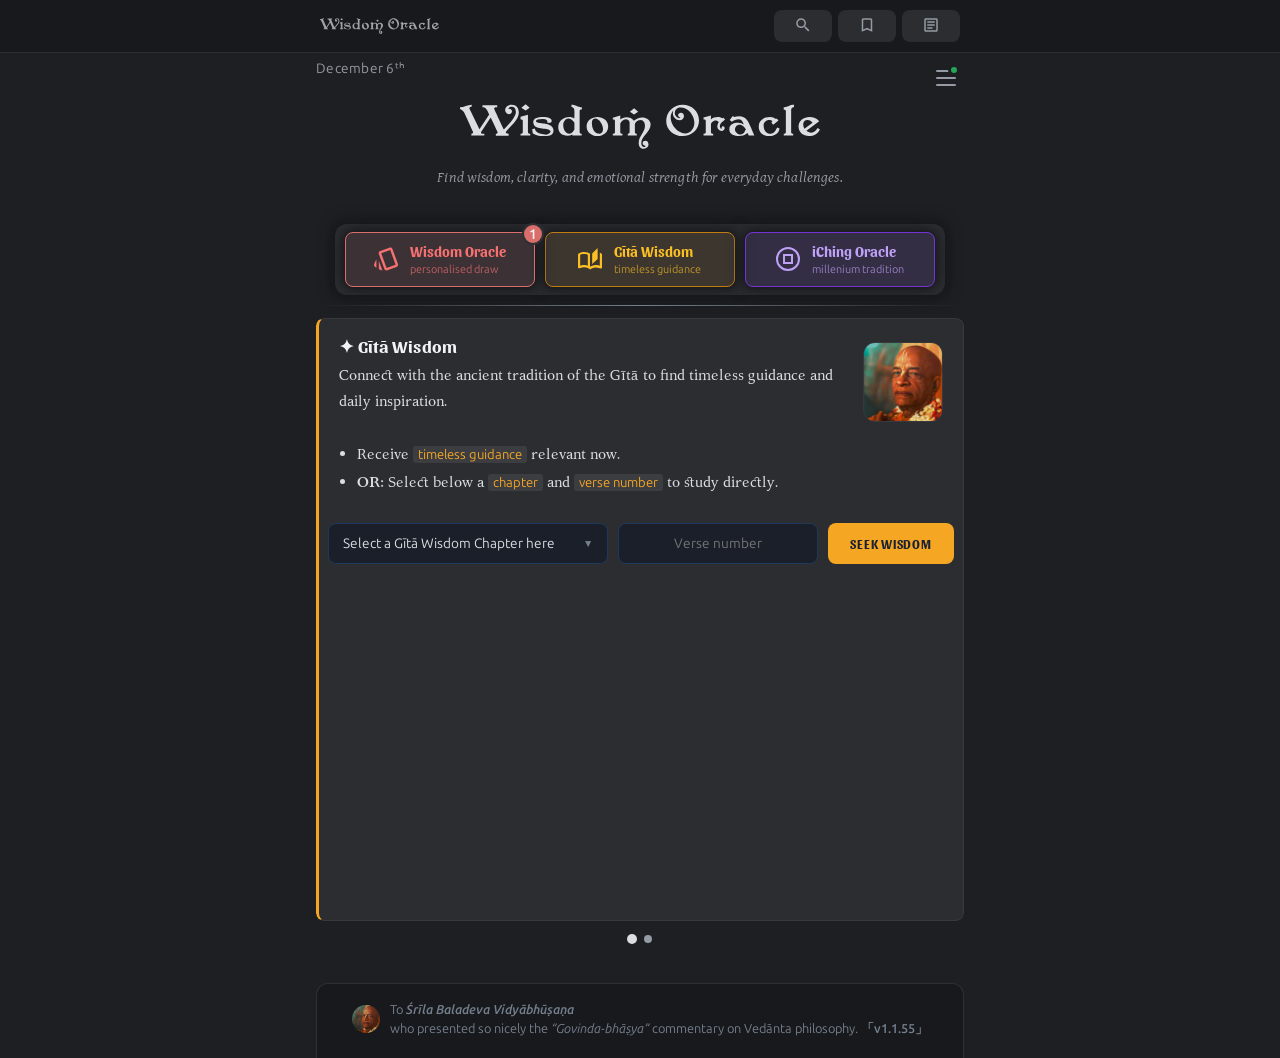
==== oracle.html @ 097955c0 "1.1.55 UI improvements and bug fixes" ====
<!DOCTYPE html>
<html lang="en">
<head>
  <meta charset="UTF-8" />
  <meta name="viewport" content="width=device-width, initial-scale=1.0" />
  <meta name="theme-color" content="#1e1f22" />
  <meta name="color-scheme" content="dark" />
  <meta name="mobile-web-app-capable" content="yes">
  <meta name="apple-mobile-web-app-capable" content="yes">
  <meta name="apple-mobile-web-app-status-bar-style" content="black-translucent" />
  <meta name="apple-mobile-web-app-title" content="Wisdom Oracle" />
  <meta name="description" content="Find instant wisdom, clarity, and emotional strength for everyday challenges." />
  <title>Wisdom Oracle v1.1.55</title>
  <meta name="author" content="WebKide" />

  <meta http-equiv="Content-Security-Policy" 
        content="default-src 'self'; 
                 script-src 'self' 'unsafe-inline'; 
                 style-src 'self' 'unsafe-inline'; 
                 img-src 'self' data: blob:; 
                 connect-src 'self';">

  <!-- 1. Stylesheets: Critical path for First Contentful Paint -->
  <link rel="stylesheet" href="css/fonts.css" />
  <link rel="stylesheet" href="css/variables.css" />
  <link rel="stylesheet" href="css/styles.css" />
  <link rel="stylesheet" href="css/slideshow-panel.css" />

  <!-- 2. Preloads: Prioritize critical assets while CSS parses -->
  <link rel="preload" href="assets/images/card_bg.png" as="image" />
  <link rel="manifest" href="site.webmanifest" />

  <!-- 3. Immediate UI Script: Slideshow panel interactive element (slideshow) -->
  <script src="js/slideshow-panel.js" defer></script>

  <!-- 4. Global Dependencies: Must be available before main app modules -->
  <script src="js/fuse.min.js" defer></script>

  <!-- 5. Main Application Logic: Deferred by default via type="module" -->
  <script src="js/app.js" type="module"></script>

  <!-- 6. Heavy Utilities: Loaded last to avoid blocking startup bandwidth -->
  <script src="js/html2canvas.min.js" defer></script>

  <!-- Service Worker Registration -->
  <script>
    if ('serviceWorker' in navigator) {
      window.addEventListener('load', () => {
        navigator.serviceWorker.register('sw.js')
          .catch(err => console.warn('SW registration failed:', err));
      });
    }
  </script>

  <!-- Favicons -->
  <link rel="apple-touch-icon" sizes="180x180" href="assets/icons/apple-touch-icon.png" />
  <link rel="icon" type="image/png" sizes="32x32" href="assets/icons/favicon-32x32.png" />
  <link rel="icon" type="image/png" sizes="16x16" href="assets/icons/favicon-16x16.png" />
</head>

<body>

<!-- ═══════════════════════════════════ NAVIGATION ════════════════════════════ -->
<nav id="top-nav" aria-label="Main navigation">
  <div class="top-nav-inner">
    <img src="assets/images/wisdomoracle.svg" alt="Wisdom Oracle" class="top-nav-icon">
    <div class="top-nav-links">
      <button id="search-nav-btn"
              class="top-nav-btn"
              aria-label="Open Wisdom search"
              title="Search">
        <svg class="tab-icon" viewBox="0 0 24 24" aria-hidden="true">
          <path d="M9.5 3a6.5 6.5 0 0 1 6.5 6.5c0 1.61-.59 3.09-1.56 4.23l.27.27h.79l5 5-1.5 1.5-5-5v-.79l-.27-.27A6.5 6.5 0 0 1 3 9.5 6.5 6.5 0 0 1 9.5 3Zm0 2C7 5 5 7 5 9.5S7 14 9.5 14 14 12 14 9.5 12 5 9.5 5Z"/>
        </svg>
      </button>

      <button id="bookmark-nav-btn"
              class="top-nav-btn"
              aria-label="Open Bookmarks"
              title="Bookmarks">
        <svg class="tab-icon" viewBox="0 -960 960 960" aria-hidden="true">
          <path d="M200-120v-640q0-33 23.5-56.5T280-840h400q33 0 56.5 23.5T760-760v640L480-240 200-120Zm80-122 200-86 200 86v-518H280v518Zm0-518h400-400Z"/>
        </svg>
      </button>

      <a href="#about-section" class="top-nav-btn" title="About">
        <svg class="tab-icon" viewBox="0 0 24 24" aria-hidden="true">
          <path d="M5,3C3.89,3 3,3.89 3,5V19C3,20.11 3.89,21 5,21H19C20.11,21 21,20.11 21,19V5C21,3.89 20.11,3 19,3H5M5,5H19V19H5V5M7,7V9H17V7H7M7,11V13H17V11H7M7,15V17H14V15H7Z" />
        </svg>
      </a>

    </div>
  </div>
</nav>

<!-- ═════════════════════════════════ LANDING PAGE ═══════════════════════════ -->
<main class="page-wrap" id="gita-section">

<!-- ── Banner ── -->
<header class="banner fade-in">
  <span class="banner-date"></span>

    <script>
    (function () {
      'use strict';
      var MONTHS = ['January','February','March','April','May','June','July',
                    'August','September','October','November','December'];

      function getOrdinalSuffix(n) {
        var v = n % 100;
        if (v >= 11 && v <= 13) return 'ᵗʰ';
        switch (n % 10) {
          case 1: return 'ˢᵗ';
          case 2: return 'ⁿᵈ';
          case 3: return 'ʳᵈ';
          default: return 'ᵗʰ';
        }
      }

      function formatBannerDate(date) {
        return MONTHS[date.getMonth()] + ' ' + date.getDate() + getOrdinalSuffix(date.getDate());
      }

      // Exposed so the Share-PNG date script further down can reuse this
      // instead of duplicating the same month/ordinal logic a second time.
      window.formatBannerDate = formatBannerDate;

      var banner = document.querySelector('.banner-date');
      if (banner) banner.textContent = formatBannerDate(new Date());
    })();
    </script>

  <button class="menu-toggle" id="menu-toggle-btn" aria-label="Open settings">
    <span class="menu-line"></span>
    <span class="menu-line"></span>
    <span class="menu-line"></span>
    <span class="menu-dot"></span>
  </button>

  <!-- Logo — floats up and down -->
  <img src="assets/images/wisdomoracle.svg"
       alt=""
       class="banner-lotus"
       aria-hidden="true"
       draggable="false"/>
  <p class="banner-subtitle">Find wisdom, clarity, and emotional strength for everyday challenges.</p>
</header>

<!-- ── Module tabs ── -->
<div class="module-tabs fade-in">
  <button type="button"
          id="wisdomoracle-random-btn"
          class="module-tab module-tab--wisdom"
          title="Click to reveal the inspiration">
    <svg class="tab-icon"
         viewBox="0 0 24 24"
         aria-hidden="true"
         focusable="false">
      <path d="M2.44,20.79c0,0 -2.4,-1.27 -2.4,-2.57c-0,-1.78 2.39,-5.75 2.39,-5.75l0.01,8.32Zm5.99,2.63c0,0 -3.59,.01 -3.6,-2.39l-.01,-7.19c0,0 3.51,9.46 3.61,9.58Zm4.97,-.13c-1.23,.46 -2.65,-.26 -3.12,-1.49l-5.35,-14.6c-.5,-1.38 .05,-2.61 1.43,-3.12l9.04,-3.31c1.61,-.59 2.53,-.12 3.12,1.49l5.35,14.6c0.5,1.34 -.09,2.63 -1.43,3.12l-9.04,3.31Zm-.84,-2.27l9.04,-3.31l-5.35,-14.66l-9.04,3.31l5.35,14.66Zm-5.35,-14.66l9.04,-3.31l-9.04,3.31Z"/>
    </svg>
    <div class="tab-label-group">
      <span class="tab-title">Wisdom Oracle</span>
      <span class="tab-subtitle">personalised draw</span>
      <span id="wo-notification-dot"
            class="notification-dot">1</span>
    </div>
  </button>

  <script>
  // ─── Startup Notification Dot Logic ──────────────────────────────────────────
  /**
   * Show notification-dot on Wisdom Oracle button if unread today
   */
  (function () {
    'use strict';

    const STORAGE_KEY = 'wo_last_visit';

    function today() {
      return new Date().toDateString();
    }

    const button = document.getElementById('wisdomoracle-random-btn');
    const dot = document.getElementById('wo-notification-dot');

    if (!button || !dot) return;

    // Show the notification if the user hasn't opened Wisdom Oracle today.
    if (localStorage.getItem(STORAGE_KEY) !== today()) {
      dot.classList.add('visible');
    }

    // Mark today's notification as read when the button is clicked.
    button.addEventListener('click', function () {
      localStorage.setItem(STORAGE_KEY, today());
      dot.classList.remove('visible');
    });

    // Development helper
    window.__TEST_DOT = function () {
      localStorage.removeItem(STORAGE_KEY);
      dot.classList.add('visible');
      console.log('[WO-TEST] Notification reset. Reload to verify startup behaviour.');
    };
  })();
  </script>

  <button type="button"
          id="gita-random-btn"
          class="module-tab module-tab--gita"
          title="Click for inspiration">
    <svg class="tab-icon"
         viewBox="0 0 24 24"
         aria-hidden="true"
         focusable="false">
      <path d="M12 22.36c-.87-.69-2.93-2.18-6-2.18-2.19 0-3.69.78-4.36 1.15-.68.35-1.64-.13-1.64-.98V7.2c0-.64 2.97-2.29 6-2.29 3.03 0 5.07 1.09 6 1.64v13.2c.93-.58 2.98-1.75 6-1.75 1.92 0 3.18.44 3.82.65V5.78c1.1 0 2.18 1.44 2.18 1.64v13.15c0 .93-1.25 1.18-1.64.98-.67-.36-2.17-1.15-4.36-1.15-3.03 0-5.13 1.49-6 2.18Zm2.18-5.45V6.55l5.45-5.45v10.91l-5.45 4.91Zm-4.36 1.77V7.88c-.6-.25-1.86-.79-3.82-.79-1.96 0-3.22.51-3.82.76v10.83c.64-.24 2.17-.68 3.82-.68 1.64 0 3.18.45 3.82.68Z"/>
    </svg>
    <div class="tab-label-group">
      <span class="tab-title">Gītā Wisdom</span>
      <span class="tab-subtitle">timeless guidance</span>
    </div>
  </button>

  <button type="button"
          id="iching-random-btn"
          class="module-tab module-tab--iching"
          title="Click for inspiration">
    <svg class="tab-icon"
         viewBox="0 0 24 24"
         aria-hidden="true"
         focusable="false">
      <path d="M12 0a12 12 0 1 1 0 24 12 12 0 0 1 0-24Zm-.04 2a10 10 0 1 0 0 20 10 10 0 0 0 0-20Zm-4.93 15.04h9.97V6.95H7.03v10.09Zm1.96-2.04V9h6v6H9Z"/>
    </svg>
    <div class="tab-label-group">
      <span class="tab-title">iChing Oracle</span>
      <span class="tab-subtitle">millenium tradition</span>
    </div>
  </button>
</div>

<div class="linebreak fade-in"></div>

<!-- ── Reload to update ── -->
<div class="update-banner" id="update-banner">
  <button type="button"
          class="module-tab module-tab--reload"
          title="Reload to use the latest version.">
    <svg class="tab-icon"
         viewBox="0 -960 960 960"
         aria-hidden="true"
         focusable="false">
      <path d="M482-160q-134 0-228-93t-94-227v-7l-64 64-56-56 160-160 160 160-56 56-64-64v7q0 100 70.5 170T482-240q26 0 51-6t49-18l60 60q-38 22-78 33t-82 11Zm278-161L600-481l56-56 64 64v-7q0-100-70.5-170T478-720q-26 0-51 6t-49 18l-60-60q38-22 78-33t82-11q134 0 228 93t94 227v7l64-64 56 56-160 160Z"/>
    </svg>
    <div class="tab-label-group">
      <span class="tab-title">Update Available</span>
      <span class="tab-subtitle">press to reload</span>
    </div>
  </button>
</div>

<!-- ── Slideshow panel: cycles Gītā / iChing intro cards right-to-left ──
     Transition style is chosen via a class on .wo-slideshow:
       wo-anim-slide → filmstrip (both cards move together)
       wo-anim-push  → incoming card slides over the outgoing one
     Swap the class below to switch styles; no other markup changes needed.
-->
<div class="wo-slideshow wo-anim-slide fade-in" data-interval="7000">
  <div class="wo-slideshow-viewport">
    <div class="wo-slideshow-track">
      <div class="wo-slideshow-item">

        <!-- ── Gītā Wisdom card ── -->
        <section class="intro intro--gita" aria-label="About the Gita Oracle">

          <!-- Header & Description -->
          <div class="intro-header">
            <div class="intro-header-text">
              <h2 class="intro-title">✦ Gītā Wisdom</h2>
              <p class="intro-text">Connect with the ancient tradition of the Gītā to find timeless guidance and daily inspiration.</p>
            </div>

            <!-- Low-res JPG img while high-res PNG loads -->
            <div class="intro-thumb ken-burns-frame" data-progressive-load>
              <!-- Low-res placeholder: tiny file, immediate render -->
              <img src="assets/images/prabhupada.jpg" 
                   class="thumb-placeholder"
                   alt=""
                   aria-hidden="true"
                   loading="eager">
              
              <!-- High-res: loads in background, swaps when ready -->
              <img src="assets/images/prabhupada.png"
                   class="thumb-final ken-burns"
                   alt=""
                   loading="lazy"
                   style="--kb-duration:9s; --kb-scale:1.2; --kb-pan-x:-6%; --kb-pan-y:-6%;">
            </div>

          </div>
          <ul>
            <li>Receive <code>timeless guidance</code> relevant now.</li>
            <li><b>OR:</b> Select below a <code>chapter</code> and <code>verse number</code> to study directly.</li>
          </ul>

          <!-- ════════════════════════ GĪTĀ WISDOM SECTION ═════════════════════════ -->
          <!-- Gita Search Form (Now directly inside the card) -->
          <div class="search-panel" aria-label="Verse lookup">
            <form id="gita-form" class="search-row" autocomplete="off" novalidate>

              <!-- Custom chapter dropdown -->
              <div id="chapter-select" class="custom-select" aria-label="Chapter">
                <button type="button"
                        class="custom-select-trigger"
                        id="chapter-trigger"
                        aria-haspopup="listbox"
                        aria-expanded="false">
                  <span id="chapter-trigger-text">Select a Gītā Wisdom Chapter here</span>
                  <span class="custom-select-arrow">&#9660;</span>
                </button>

                <ul class="custom-select-list"
                    id="chapter-list"
                    role="listbox"
                    aria-label="Select a chapter">
                  <li class="custom-select-option custom-select-title" role="none">
                    <b>✦ Bhagavad Gītā As It Is <code>(1972)</code></b>
                  </li>
                  <li class="custom-select-option" role="option" data-value="1">
                    <b>1 • First Chapter <span class="verse-count">(46 𝗏𝖾𝗋𝗌𝖾𝗌)</span></b>
                    <small>Observing the Armies on the Battlefield of Kurukṣetra</small>
                  </li>
                  <li class="custom-select-option" role="option" data-value="2">
                    <b>2 • Second Chapter <span class="verse-count">(72 𝗏𝖾𝗋𝗌𝖾𝗌)</span></b>
                    <small>Contents of the Gītā Summarized</small>
                  </li>
                  <li class="custom-select-option" role="option" data-value="3">
                    <b>3 • Third Chapter <span class="verse-count">(43 𝗏𝖾𝗋𝗌𝖾𝗌)</span></b>
                    <small>Karma-yoga</small>
                  </li>
                  <li class="custom-select-option" role="option" data-value="4">
                    <b>4 • Fourth Chapter <span class="verse-count">(42 𝗏𝖾𝗋𝗌𝖾𝗌)</span></b>
                    <small>Transcendental Knowledge</small>
                  </li>
                  <li class="custom-select-option" role="option" data-value="5">
                    <b>5 • Fifth Chapter <span class="verse-count">(29 𝗏𝖾𝗋𝗌𝖾𝗌)</span></b>
                    <small>Karma-yoga — Action in Kṛṣṇa Consciousness</small>
                  </li>
                  <li class="custom-select-option" role="option" data-value="6">
                    <b>6 • Sixth Chapter <span class="verse-count">(47 𝗏𝖾𝗋𝗌𝖾𝗌)</span></b>
                    <small>Sāṅkhya-yoga</small>
                  </li>
                  <li class="custom-select-option" role="option" data-value="7">
                    <b>7 • Seventh Chapter <span class="verse-count">(30 𝗏𝖾𝗋𝗌𝖾𝗌)</span></b>
                    <small>Knowledge of the Absolute</small>
                  </li>
                  <li class="custom-select-option" role="option" data-value="8">
                    <b>8 • Eighth Chapter <span class="verse-count">(28 𝗏𝖾𝗋𝗌𝖾𝗌)</span></b>
                    <small>Attaining the Supreme</small>
                  </li>
                  <li class="custom-select-option" role="option" data-value="9">
                    <b>9 • Ninth Chapter <span class="verse-count">(34 𝗏𝖾𝗋𝗌𝖾𝗌)</span></b>
                    <small>The Most Confidential Knowledge</small>
                  </li>
                  <li class="custom-select-option" role="option" data-value="10">
                    <b>10 • Tenth Chapter <span class="verse-count">(42 𝗏𝖾𝗋𝗌𝖾𝗌)</span></b>
                    <small>The Opulence of the Absolute</small>
                  </li>
                  <li class="custom-select-option" role="option" data-value="11">
                    <b>11 • Eleventh Chapter <span class="verse-count">(55 𝗏𝖾𝗋𝗌𝖾𝗌)</span></b>
                    <small>The Universal Form</small>
                  </li>
                  <li class="custom-select-option" role="option" data-value="12">
                    <b>12 • Twelfth Chapter <span class="verse-count">(20 𝗏𝖾𝗋𝗌𝖾𝗌)</span></b>
                    <small>Devotional Service</small>
                  </li>
                  <li class="custom-select-option" role="option" data-value="13">
                    <b>13 • Thirteenth Chapter <span class="verse-count">(35 𝗏𝖾𝗋𝗌𝖾𝗌)</span></b>
                    <small>Nature, the Enjoyer, and Consciousness</small>
                  </li>
                  <li class="custom-select-option" role="option" data-value="14">
                    <b>14 • Fourteenth Chapter <span class="verse-count">(27 𝗏𝖾𝗋𝗌𝖾𝗌)</span></b>
                    <small>The Three Modes of Material Nature</small>
                  </li>
                  <li class="custom-select-option" role="option" data-value="15">
                    <b>15 • Fifteenth Chapter <span class="verse-count">(20 𝗏𝖾𝗋𝗌𝖾𝗌)</span></b>
                    <small>The Yoga of the Supreme Person</small>
                  </li>
                  <li class="custom-select-option" role="option" data-value="16">
                    <b>16 • Sixteenth Chapter <span class="verse-count">(24 𝗏𝖾𝗋𝗌𝖾𝗌)</span></b>
                    <small>The Divine and Demoniac Natures</small>
                  </li>
                  <li class="custom-select-option" role="option" data-value="17">
                    <b>17 • Seventeenth Chapter <span class="verse-count">(28 𝗏𝖾𝗋𝗌𝖾𝗌)</span></b>
                    <small>The Divisions of Faith</small>
                  </li>
                  <li class="custom-select-option" role="option" data-value="18">
                    <b>18 • Eighteenth Chapter <span class="verse-count">(78 𝗏𝖾𝗋𝗌𝖾𝗌)</span></b>
                    <small>Conclusion — The Perfection of Renunciation</small>
                  </li>
                </ul>
                <div class="custom-select-backdrop" id="chapter-backdrop"></div>
              </div><!-- /#chapter-select -->

              <!-- Verse number input — empty by default (no trailing "1") -->
              <input id="gita-verse-input"
                     class="verse-input verse-field"
                     type="number"
                     inputmode="numeric"
                     min="1"
                     max="81"
                     placeholder="Verse number"
                     autocorrect="off"
                     autocapitalize="none"
                     spellcheck="false"
                     aria-label="Verse number" />

              <button type="submit"
                      class="btn btn-primary"
                      aria-label="Look up verse">
                SEEK WISDOM
              </button>
            </form>

            <!-- Gita error box
            <p id="gita-error-box" class="error-msg" role="alert" aria-live="polite"></p> -->

          </div><!-- /.search-panel -->

        </section>
      </div><!-- /.wo-slideshow-item (gita) -->

      <div class="divider fade-in"></div>

      <div class="wo-slideshow-item">

          <!-- ═════════════════════════ ICHING ORACLE SECTION ═════════════════════════ -->

          <!-- ── iChing Oracle card ── -->
          <section class="intro intro--iching" aria-label="About the iChing Oracle">
            <div class="ribbon">NEW</div>

            <!-- Header & Description -->
            <div class="intro-header">
              <div class="intro-header-text">
                <h2 class="intro-title">✦ iChing Oracle</h2>
                <p class="intro-text">Move through the challenges of everyday life with the inspiration from the Book of Changes.</p>
              </div>

            <!-- Low-res JPG img while high-res PNG loads -->
            <div class="intro-thumb ken-burns-frame" data-progressive-load>
              <!-- Low-res placeholder: tiny file, immediate render -->
              <img src="assets/images/iching.jpg" 
                   class="thumb-placeholder"
                   alt=""
                   aria-hidden="true"
                   loading="eager">
              
              <!-- High-res: loads in background, swaps when ready -->
              <img src="assets/images/iching.png"
                   class="thumb-final ken-burns"
                   alt=""
                   loading="lazy"
                   style="--kb-duration:9s; --kb-scale:1.2; --kb-pan-x:-6%; --kb-pan-y:-6%;">
            </div>

            <ul>
              <li>Input a <code>hexagram</code> number to read it.</li>
              <li><b>OR:</b> Receive inspiration for the moment by clicking <code>CONSULT ORACLE</code> below.</li>
            </ul>

            <!-- ── iChing lookup panel ──
                 IDs used in app.js: iching-form, iching-input, iching-btn, iching-error-box
                 No chapter dropdown — single file, hexagram 1–64 (plus 65–66 special).
                 Empty input = random hexagram.
            -->
            <div class="search-panel">
              <form id="iching-form" class="search-row" autocomplete="off" novalidate>

                <!-- Hexagram number input — empty = random (spec) -->
                <input id="iching-input"
                       class="verse-input verse-field verse-field--iching"
                       type="number"
                       inputmode="numeric"
                       min="1"
                       max="64"
                       placeholder="Hexagram 1–64"
                       autocorrect="off"
                       autocapitalize="none"
                       spellcheck="false"
                       aria-label="Hexagram number 1 to 64, leave empty for random" />

                <!-- Toss Coins: empty input → random; number → that hexagram -->
                <button id="iching-btn" 
                        type="submit"
                        class="btn btn-primary btn-primary--iching"
                        aria-label="Toss coins or look up hexagram">
                  CONSULT ORACLE
                </button>
              </form>

              <!-- iChing error box
              <p id="iching-error-box" class="error-msg" role="alert" aria-live="polite"></p> -->

            </div><!-- /.search-panel (iching) -->
          </section>

      </div><!-- /.wo-slideshow-item (iching) -->

      <div class="linebreak fade-in"></div>

    </div><!-- /.wo-slideshow-track -->
  </div>
  <div class="wo-slideshow-dotnav"
       role="tablist"
       aria-label="Choose card">

      <button
          type="button"
          class="wo-dot"
          data-index="0"
          aria-label="Show Gītā Wisdom">
      </button>

      <button
          type="button"
          class="wo-dot"
          data-index="1"
          aria-label="Show iChing Oracle">
      </button>
  </div>

</div><!-- /.wo-slideshow -->

<!-- Global Error Box Container -->
<div class="footer-error-box">
  <div id="global-error-box" 
       class="error-msg" 
       role="alert" 
       aria-live="polite">
    
    <!-- Warning icon — collapses with the box -->
    <svg class="error-icon"
         viewBox="0 -960 960 960"
         aria-hidden="true"
         focusable="false">
      <path d="m40-120 440-760 440 760H40Zm138-80h604L480-720 178-200Zm330.5-51.5Q520-263 520-280t-11.5-28.5Q497-320 480-320t-28.5 11.5Q440-297 440-280t11.5 28.5Q463-240 480-240t28.5-11.5ZM440-360h80v-200h-80v200Zm40-100Z"/>
    </svg>
    
    <!-- Text content injected here by JS -->
    <span class="error-text"></span>
    
  </div>
</div>

<!-- ── Page footer — full-width darker block with circular image ──
     imgfooter.png sits like a Discord embed footer icon (28×28, circular).
-->
<footer class="page-footer fade-in">
  <div class="footer-inner">
    <img src="assets/images/prabhupada.png"
         alt=""
         class="footer-icon"
         width="28"
         height="28"
         loading="lazy"
         aria-hidden="true"
         draggable="false" />
    <p>
      To <i><b>Śrīla Baladeva Vidyābhūṣaṇa</b></i><br />who presented so nicely the 
      <i>“Govinda-bhāṣya”</i> commentary on Vedānta philosophy. <b>「v1.1.55」</b>
    </p>
  </div>
</footer>

</main><!-- /.page-wrap -->

<!-- ══════════════════════════════ LIGHTBOX OVERLAY ══════════════════════════════
     Shared by both Gita and iChing oracles.
     The header branding (icon + title) is swapped by app.js on each open.

     IDs app.js requires:
       lightbox, lb-overlay, lb-card, lb-close,
       lb-prev, lb-next,
       lb-purport-btn, lb-font-increase, lb-font-decrease,
       lb-author-icon, lb-author-title, lb-author-ref,
       lb-verse-section, lb-purport-section,
       lb-chapter-heading,
       lb-text-num,
       lb-translation  (shown FIRST — main feature)
       lb-sanskrit     (shown SECOND)
       lb-synonyms     (shown THIRD)
       lb-open-purport-btn  (bottom blue btn: "Read Purport / Commentary")
       lb-purport, lb-return-btn,
       lb-footer, lb-chapter-end
-->
<div id="lightbox" class="lightbox" role="dialog" aria-modal="true" aria-label="Verse viewer">

  <!-- Backdrop — click fires closeLightbox() -->
  <div id="lb-overlay" class="lb-overlay"></div>

  <article id="lb-card" class="lb-card">

    <!-- ══ Card header ══ -->
    <header class="lb-header">

      <!-- Book / oracle title + current reference -->
      <div class="lb-author">
      <!-- iChing icon path is swapped by applyLightboxBranding() in lightbox.js -->
        <img id="lb-author-icon"
             src="assets/images/ichingcoin.png"
             alt="I Ching coin"
             class="lb-author-icon"
             width="28"
             height="28"
             loading="lazy"
             draggable="false" />
        <span id="lb-author-title" class="lb-author-name">
          <strong><i>Bhagavad Gītā</i> As It Is</strong>
          <b id="lb-author-ref"></b>
        </span>
      </div>

      <!-- Right-hand action buttons -->
      <div class="lb-header-actions">

        <!-- Copy and Share buttons — always visible; Share falls back to Copy if API unavailable -->
        <button id="lb-copy-btn"
                class="lb-icon-btn"
                title="Copy to clipboard"
                aria-label="Copy verse">
          COPY
        </button>
        <button id="lb-share-btn"
                class="lb-icon-btn"
                title="Share verse"
                aria-label="Share verse">
          SHARE
        </button>

        <!-- Bookmarks icon -->
        <button id="lb-bookmark-btn"
                class="lb-icon-btn"
                title="Bookmark"
                aria-label="Bookmark"
                style="display:none;">
          <svg class="tab-icon" viewBox="0 -960 960 960" width="20" height="20" aria-hidden="true">
            <path d="M200-120v-640q0-33 23.5-56.5T280-840h400q33 0 56.5 23.5T760-760v640L480-240 200-120Zm80-122 200-86 200 86v-518H280v518Zm0-518h400-400Z"/>
          </svg>
        </button>

        <!-- Font-size controls -->
        <button id="lb-font-decrease"
                class="lb-icon-btn lb-font-btn lb-font-decrease"
                title="Decrease text size"
                aria-label="Decrease text size">
          Aᴀ−
        </button>
        <button id="lb-font-increase"
                class="lb-icon-btn lb-font-btn lb-font-increase"
                title="Increase text size"
                aria-label="Increase text size">
          +ᴀA
        </button>

        <!-- Purport / commentary toggle — visible only in purport/commentary view -->
        <button id="lb-purport-btn"
                class="lb-icon-btn lb-purport-top-btn"
                title="Return to verse / hexagram (P)"
                aria-label="Return to verse or hexagram"
                style="display:none">
          ↩ Return
        </button>

        <!-- Close -->
        <button id="lb-close"
                class="lb-close-btn"
                title="Close (Esc)"
                aria-label="Close viewer">
          &times;
        </button>
      </div>

    </header><!-- /.lb-header -->

    <!-- ══ Card body ══ -->
    <div class="lb-body">

      <!-- Chapter / hexagram heading — updated during navigation -->
      <h3 id="lb-chapter-heading" class="lb-chapter-heading"></h3>

      <!-- ══════════════════════════════════
           VERSE / HEXAGRAM SECTION
           Display order (spec):
             1. Translation ← main feature, shown first
             2. Sanskrit / hexagram lines
             3. Synonyms / judgment lines
             4. "Read Purport / Commentary" bottom button
           Visible in verse mode; hidden in purport mode.
      ══════════════════════════════════ -->
      <div id="lb-verse-section">

        <!-- TEXT / HEXAGRAM label — e.g. "TEXT 4" or "HEXAGRAM 17" -->
        <p id="lb-text-num" class="section-label"></p>

        <!-- 1. Translation / Judgment — FIRST (main feature) -->
        <p class="section-label">🗒️ TRANSLATION</p>
        <blockquote id="lb-translation" class="lb-translation"></blockquote>

        <!-- 2. Sanskrit / hexagram lines — SECOND -->
        <p class="section-label" id="lb-sanskrit-label">📜 SANSKRIT</p>
        <p id="lb-sanskrit" class="lb-sanskrit" lang="sa"></p>

        <!-- 3. Synonyms / judgment lines — THIRD -->
        <p class="section-label" id="lb-synonyms-label">📖 SYNONYMS</p>
        <div class="lb-synonyms-wrap">
          <span id="lb-synonyms"></span>
        </div>

        <div class="separator fade-in"></div>

        <!-- Bottom "Read Purport / Commentary" button (blue, 65% width, right-aligned)
        Shown in verse/hexagram view; hidden in purport/commentary view.
        Label set dynamically by app.js: "📖 Read Purport" or "📖 Read Commentary" -->
        <button id="lb-open-purport-btn"
                class="lb-bottom-btn lb-open-purport-btn"
                aria-label="Open purport or commentary">
          📖 Read Purport
        </button>

      </div><!-- /#lb-verse-section -->

      <!-- ══════════════════════════════════
           PURPORT / COMMENTARY SECTION
           Hidden in verse mode; visible in purport mode.
      ══════════════════════════════════ -->
      <div id="lb-purport-section" class="hidden">

        <!-- Purport dedicatory greeting (Gita only; hidden for iChing by JS) -->
        <p class="lb-purport-dedicatory">
          My Dear reader,<br />
          Please accept my blessings.
        </p>

        <!-- Section label — changes to "COMMENTARY" for iChing via JS class -->
        <p class="section-label" id="lb-purport-label">🖊 PURPORT</p>

        <!-- Purport / commentary body — paragraphs injected by renderVerse() -->
        <div id="lb-purport" class="lb-purport"></div>

        <div class="divider fade-in"></div>

        <!-- Closing dedication (Gita only; hidden for iChing by JS) -->
        <p class="lb-purport-dedicatory-top"></p>

        <!-- Prabhupāda signature — shown for Gita, hidden for iChing by JS -->
        <img src="assets/images/signature.svg"
             alt="Your ever well-wisher, A.C. Bhaktivedānta Swami"
             class="lb-signature"
             loading="lazy"
             draggable="false" />

        <!-- Closing dedication (Gita only; hidden for iChing by JS) -->
        <p class="lb-purport-dedicatory">
          A.C. Bhaktivedānta Swami
        </p>

        <!-- Bottom "Return to Verse / Hexagram" button (red, 65% width, right-aligned)
        Shown in purport/commentary view; hidden in verse view.
        Label set dynamically by app.js: "Return to Verse" or "Return to Hexagram" -->
        <button id="lb-return-btn"
                class="lb-bottom-btn lb-return-btn"
                aria-label="Return to verse or hexagram view">
          ↩ Return to Verse
        </button>

      </div><!-- /#lb-purport-section -->

      <!-- Chapter-end colophon (shown only on last verse of a Gita chapter) -->
      <p id="lb-chapter-end" class="lb-chapter-end"></p>

    </div><!-- /.lb-body -->

    <!-- ══ Footer / navigation bar ══ -->
    <footer class="lb-footer-bar">
      <span id="lb-footer" class="lb-footer-text"></span>
      <nav class="lb-nav-row" aria-label="Verse navigation">
        <button id="lb-prev"
                class="lb-nav-btn"
                title="Previous (← or swipe right)"
                aria-label="Previous verse or hexagram">&#8592;</button>
        <button id="lb-next"
                class="lb-nav-btn"
                title="Next (→ or swipe left)"
                aria-label="Next verse or hexagram">&#8594;</button>
      </nav>
    </footer>

  </article><!-- /#lb-card -->

</div><!-- /#lightbox -->

<!-- ══════════════════════════════ USAGE OVERLAY ══════════════════════════════ -->
<div id="usage-modal"
     class="lightbox"
     role="dialog"
     aria-modal="true"
     aria-label="How to use">
  <div class="lb-overlay" id="usage-overlay"></div>
  <article class="lb-card">
    <header class="lb-header">
      <div class="lb-author">
        <img src="assets/images/prabhupada.png" 
             alt="" 
             class="lb-author-icon" 
             width="28" 
             height="28" 
             draggable="false"
             aria-hidden="true" />
        <span class="lb-author-name"><strong>॥ oṁ namo nārāyaṇāya ॥</strong></span>
      </div>
      <div class="lb-header-actions">
        <button class="lb-icon-btn lb-font-btn lb-font-decrease"
                title="Decrease text size"
                aria-label="Decrease text size">Aᴀ−</button>
        <button class="lb-icon-btn lb-font-btn lb-font-increase"
                title="Increase text size"
                aria-label="Increase text size">+ᴀA</button>
        <button class="lb-close-btn"
                id="usage-close"
                title="Close"
                aria-label="Close">&times;</button>
      </div>
    </header>
    <div class="lb-body">
      <!-- populated by renderInfoCard() from assets/data/usage.json -->
    </div>
  </article>
</div>

<!-- ══════════════════════════════ ABOUT OVERLAY ══════════════════════════════ -->
<div id="about-modal"
     class="lightbox"
     role="dialog"
     aria-modal="true"
     aria-label="About Wisdom Oracle">
  <div class="lb-overlay" id="about-overlay"></div>
  <article class="lb-card">
    <header class="lb-header">
      <div class="lb-author">
        <img src="assets/images/prabhupada.png" 
             alt=""
             class="lb-author-icon"
             width="28"
             height="28"
             draggable="false" />
        <span class="lb-author-name"><strong>About Wisdom Oracle</strong></span>
      </div>
      <div class="lb-header-actions">
        <button class="lb-icon-btn lb-font-btn lb-font-decrease"
                title="Decrease text size"
                aria-label="Decrease text size">Aᴀ−</button>
        <button class="lb-icon-btn lb-font-btn lb-font-increase"
                title="Increase text size"
                aria-label="Increase text size">+ᴀA</button>
        <button class="lb-close-btn"
                id="about-close"
                title="Close"
                aria-label="Close">&times;</button>
      </div>
    </header>
    <div class="lb-body">
      <!-- populated by renderInfoCard() from assets/data/about.json -->
    </div>
  </article>
</div>

<!-- ═══════════════════════════ SETTINGS OVERLAY ═════════════════════════════ -->
<div id="settings-modal"
     class="lightbox"
     role="dialog"
     aria-modal="true"
     aria-label="Settings">
  <div class="lb-overlay" id="settings-overlay"></div>
  <article class="lb-card lb-card--settings">
    <header class="lb-header">
      <div class="lb-author">
        <svg class="lb-author-icon"
             viewBox="0 0 410 619"
             width="28"
             height="28"
             aria-hidden="true"
             draggable="false"
             focusable="false">
          <path fill="#c07d10" d="M376.7,183.1H360.2c14.6-9.6,28.1-24.2,28.1-45.6C388.3,84.4,323.3,0,246.9,0s-80.1,75.1-80.1,83.5c0,35.8,45.9,81.1,58,99.6h-23v8l21.8,21.8c0,26.1-29.3,57.2-61.9,93.3-7.3-5.6-15.1-11.9-23-18.6,26.5-26.5,47.8-57,47.8-96.2,0-17.7-53.4-73.7-87-73.7-14.9,0-57.7,6.8-57.7,63.7,0,24.5,20.4,54.6,43.7,80.9C36.2,311.4,0,343.7,0,367.3a59.35,59.35,0,0,0,2.5,17.5L39,421.3s-1-8.5-1-15c0-38,45.5-68.1,86.1-105,10.3,9.4,18.8,16.6,23.5,20.5-36.4,41.5-72.2,89.1-72.2,142.8,0,109.3,99.6,154.1,99.6,154.1l4.6-4s-63.2-36-63.2-113.7c0-95.5,105.2-171.8,105.2-171.8V444.9l36.2,36.2h4.9v-259h42.8V419.5l35.9,36.2h4.9V222.1h63.3V216ZM99.5,247.8c-10.7-13.7-17.8-27.5-17.8-39.6,0-58.6,66.5-47.4,66.5-47.4S141.6,201,99.5,247.8ZM278.6,153l30.2,30.2H258.2c-22.8-16.7-47.6-41.7-47.6-71.4,0-65.5,58.3-71.4,71.7-71.4s64.2,4.1,64.2,51.6S278.6,153,278.6,153Z"/>
        </svg>
        <span class="lb-author-name"><strong>⚙ PWApp Settings</strong></span>
      </div>
      <div class="lb-header-actions">
        <button class="lb-close-btn"
                id="settings-close"
                title="Close"
                aria-label="Close settings">&times;</button>
      </div>
    </header>

    <div class="lb-body">
      <p style="
        font-family: var(--font-text);
        font-weight: 400;
        color:       var(--text-secondary);">
        These settings control some visual aspects</p>
      <div class="divider"></div>

      <!-- Row 1: Usage button — now matches the row format -->
      <div class="settings-row">
        <span class="settings-row-label">
          What’s New <em class="settings-row-tag">Version History</em> logs
        </span>
        <button type="button" 
                id="setting-open-usage" 
                class="settings-action-ico"
                aria-label="Open app usage">
          <svg class="tab-icon"
               viewBox="0 0 24 24"
               aria-hidden="true"
               width="20"
               height="20">
            <path d="M13 7H11V9H13V7M13 11H11V17H13V11M17 1H7C5.9 1 5 1.9 5 3V21C5 22.1 5.9 23 7 23H17C18.1 23 19 22.1 19 21V3C19 1.9 18.1 1 17 1M17 19H7V5H17V19Z" />
          </svg>
        </button>
      </div>

      <!-- Row 2: Datestamp toggle -->
      <div class="settings-row">
        <span class="settings-row-label">
          Include <em class="settings-row-tag">datestamp</em> in PNG share
        </span>
        <label class="toggle" aria-label="Include date in PNG share">
          <input type="checkbox" id="setting-show-date" />
          <span class="slider"></span>
        </label>
      </div>

      <!-- Row 3: DevTools toggle -->
      <div class="settings-row">
        <span class="settings-row-label">
          Show layout outlines <em class="settings-row-tag">devTools</em>
        </span>
        <label class="toggle" aria-label="Show layout outlines">
          <input type="checkbox" id="setting-show-outlines" />
          <span class="slider"></span>
        </label>
      </div>

      <!-- Row 4: Slideshow toggle -->
      <div class="settings-row">
        <span class="settings-row-label">
          Stop <em class="settings-row-tag">slideShow</em> animation
        </span>
        <label class="toggle" aria-label="Stop slideshow scroll animation">
          <input type="checkbox" id="remove-slideshow-scrolling" />
          <span class="slider"></span>
        </label>
      </div>

    </div>
  </article>
</div>

<!-- ═══════════════════════════ BOOKMARKS OVERLAY ═════════════════════════════ -->
<div id="bookmarks-modal"
     class="lightbox"
     role="dialog"
     aria-modal="true"
     aria-label="Your Bookmarks">
  <div class="lb-overlay" id="bookmarks-overlay"></div>
  <article class="lb-card">
    <header class="lb-header">
      <div class="lb-author">
        <svg class="lb-author-icon" viewBox="0 -960 960 960" width="28" height="28" aria-hidden="true" draggable="false">
          <path fill="var(--accent)" d="M200-120v-640q0-33 23.5-56.5T280-840h400q33 0 56.5 23.5T760-760v640L480-240 200-120Zm80-122 200-86 200 86v-518H280v518Zm0-518h400-400Z"/>
        </svg>
        <span class="lb-author-name"><strong>Your Bookmarks</strong></span>
      </div>
      <div class="lb-header-actions">
        <button class="lb-close-btn"
                id="bookmarks-close"
                title="Close"
                aria-label="Close bookmarks">&times;</button>
      </div>
    </header>
    <div class="lb-body" id="bookmarks-body">
      <!-- populated by bookmarks.js -->
    </div>

  </article>
</div>

<!-- ══════════════════════════════ SEARCH CARD MOUNT ══════════════════════════════
     Shell only — full card HTML is injected by search-ui.js from
     assets/data/search.json on first open. IDs assigned by renderer are:
       search-card, search-overlay, search-close,
       search-input, search-btn-verse, search-btn-purport,
       search-status, search-results,
       search-footer-text, search-prev, search-page-info, search-next
-->
<div id="search-card-mount"></div>

<!-- #share-png-card hidden from view, used for template to share PNG -->
<div id="share-png-card">
  <h2 class="share-png-title"></h2>
  <p class="share-png-verse"></p>
  <footer class="share-png-footer">
    <span class="share-png-date"></span>
  </footer>
</div>

<!-- Dynamically load the application entry point. -->
<script type="module">
  /**
   * Dynamically imports the application entry point.
   * If the module graph fails to load, surfaces a user-facing error message.
   * Tries to inject into #global-error-box first; falls back to a fixed
   * banner above the top-nav if the DOM isn't ready yet.
   */
  (async function loadOracle() {
    try {
      await import('./js/app.js');
    } catch (err) {
      console.error('Oracle module failed to load:', err);
      
      const message = 
        '<h3>Wisdom Oracle failed to load</h3>' +
        '<p>Please check your network connection and refresh the page.</p>' +
        '<p style="color:#5c6068;font-size:0.85rem;margin-top:12px;">' + 
        (err && err.message ? err.message : 'Unknown error') + 
        '</p>';
      
      // ── Strategy 1: Inject into the styled error box if DOM is ready ──
      const errorBox = document.getElementById('global-error-box');
      const wrapper = document.querySelector('.footer-error-box');
      
      if (errorBox && wrapper) {
        const textSpan = errorBox.querySelector('.error-text');
        if (textSpan) {
          textSpan.innerHTML = message;
        } else {
          // Fallback if .error-text span missing (old markup)
          errorBox.innerHTML = message;
        }
        wrapper.classList.add('has-error');
        // Scroll to make it visible
        wrapper.scrollIntoView({ behavior: 'smooth', block: 'center' });
        return;
      }
      
      // ── Strategy 2: Fixed fallback banner above top-nav ──
      const banner = document.createElement('div');
      banner.setAttribute('role', 'alert');
      banner.style.cssText = 
        'position:fixed;' +
        'top:56px;' +                    /* just below the 52px nav */
        'left:50%;' +
        'transform:translateX(-50%);' +
        'width:92%;' +
        'max-width:640px;' +
        'z-index:2000;' +                /* above #top-nav (1000) */
        'padding:16px 20px;' +
        'text-align:left;' +
        'font-family:var(--font-body),system-ui,sans-serif;' +
        'font-size:0.92rem;' +
        'color:#dbdee1;' +
        'background:rgba(30,32,37,0.96);' +
        'border:3px solid rgba(200,97,95,0.35);' +
        'border-radius:8px;' +
        'box-shadow:0 8px 40px rgba(0,0,0,0.55);' +
        'backdrop-filter:blur(8px);' +
        '-webkit-backdrop-filter:blur(8px);' +
        'animation:error-in 0.3s ease;';
      
      banner.innerHTML = 
        '<div style="display:flex;align-items:flex-start;gap:12px;">' +
          '<svg width="22" height="22" viewBox="0 -960 960 960" fill="#e57373" style="flex-shrink:0;margin-top:2px;">' +
            '<path d="m40-120 440-760 440 760H40Zm138-80h604L480-720 178-200Zm330.5-51.5Q520-263 520-280t-11.5-28.5Q497-320 480-320t-28.5 11.5Q440-297 440-280t11.5 28.5Q463-240 480-240t28.5-11.5ZM440-360h80v-200h-80v200Zm40-100Z"/>' +
          '</svg>' +
          '<div>' + message + '</div>' +
        '</div>';
      
      document.body.appendChild(banner);
    }
  })();
</script>

</body>
</html>
---- css/fonts.css ----
/* ═══════════════════════════════════════════════════════════════════════════
   Wisdom Oracle · fonts.css

   FONT-FACE DECLARATIONS
   All .WOFF2 fonts saved locally for offline PWA use.
   ═══════════════════════════════════════════════════════════════════════════ */

/* ─── Kelvinch (Main Body text, serif) ────────────────────────────────────── */
@font-face {
  font-display: swap;
  font-family: 'Kelvinch';
  font-style: normal;
  font-weight: 400;
  src: url('../assets/fonts/kelvinch-v42-latin-regular.woff2') format('woff2');
}

@font-face {
  font-display: swap;
  font-family: 'Kelvinch';
  font-style: italic;
  font-weight: 400;
  src: url('../assets/fonts/kelvinch-v42-latin-italic.woff2') format('woff2');
}

@font-face {
  font-display: swap;
  font-family: 'Kelvinch';
  font-style: normal;
  font-weight: 700;
  src: url('../assets/fonts/kelvinch-v42-latin-700.woff2') format('woff2');
}

@font-face {
  font-display: swap;
  font-family: 'Kelvinch';
  font-style: italic;
  font-weight: 700;
  src: url('../assets/fonts/kelvinch-v42-latin-700italic.woff2') format('woff2');
}

/* ─── Gentium Plus (Diacritic Support) ─────────────────────────────────── */
@font-face {
  font-display: swap;
  font-family: 'Gentium Plus';
  font-style: normal;
  font-weight: 400;
  src: url('../assets/fonts/gentium-plus-v2-latin_latin-ext-regular.woff2') format('woff2');
}

@font-face {
  font-display: swap;
  font-family: 'Gentium Plus';
  font-style: italic;
  font-weight: 400;
  src: url('../assets/fonts/gentium-plus-v2-latin_latin-ext-italic.woff2') format('woff2');
}

@font-face {
  font-display: swap;
  font-family: 'Gentium Plus';
  font-style: normal;
  font-weight: 700;
  src: url('../assets/fonts/gentium-plus-v2-latin_latin-ext-700.woff2') format('woff2');
}

@font-face {
  font-display: swap;
  font-family: 'Gentium Plus';
  font-style: italic;
  font-weight: 700;
  src: url('../assets/fonts/gentium-plus-v2-latin_latin-ext-700italic.woff2') format('woff2');
}

/* ─── Sansita (Display Headings) ────────────────────────────────────────── */
@font-face {
  font-display: block;
  font-family: 'Sansita';
  font-style: normal;
  font-weight: 700;
  src: url('../assets/fonts/sansita-v12-latin_latin-ext-700.woff2') format('woff2'); /* Chrome 36+, Opera 23+, Firefox 39+, Safari 12+, iOS 10+ */
}

@font-face {
  font-display: swap;
  font-family: 'Sansita';
  font-style: italic;
  font-weight: 700;
  src: url('../assets/fonts/sansita-v12-latin_latin-ext-700italic.woff2') format('woff2'); /* Chrome 36+, Opera 23+, Firefox 39+, Safari 12+, iOS 10+ */
}

/* ─── Ubuntu Sans (UI Components) ───────────────────────────────────────── */
@font-face {
  font-display: swap;
  font-family: 'Ubuntu Sans';
  font-style: normal;
  font-weight: 400;
  src: url('../assets/fonts/ubuntu-sans-v4-latin-ext-regular.woff2') format('woff2'); /* Chrome 36+, Opera 23+, Firefox 39+, Safari 12+, iOS 10+ */
}

@font-face {
  font-display: swap;
  font-family: 'Ubuntu Sans';
  font-style: italic;
  font-weight: 400;
  src: url('../assets/fonts/ubuntu-sans-v4-latin-ext-italic.woff2') format('woff2'); /* Chrome 36+, Opera 23+, Firefox 39+, Safari 12+, iOS 10+ */
}

@font-face {
  font-display: swap;
  font-family: 'Ubuntu Sans';
  font-style: normal;
  font-weight: 600;
  src: url('../assets/fonts/ubuntu-sans-v4-latin-ext-600.woff2') format('woff2'); /* Chrome 36+, Opera 23+, Firefox 39+, Safari 12+, iOS 10+ */
}

@font-face {
  font-display: swap;
  font-family: 'Ubuntu Sans';
  font-style: italic;
  font-weight: 600;
  src: url('../assets/fonts/ubuntu-sans-v4-latin-ext-600italic.woff2') format('woff2'); /* Chrome 36+, Opera 23+, Firefox 39+, Safari 12+, iOS 10+ */
}
---- css/variables.css ----
/* ═══════════════════════════════════════════════════════════════════════════
   DESIGN TOKENS variables.css

   CHANGELOG (this revision):
   • Replaced Noto Serif with Gentium Plus (full Sanskrit diacritic support)
   • Expanded all inset:0 shorthands for Android 8 WebView 66
   • Added -webkit-user-select prefixes for iOS Safari
   • Removed filter:drop-shadow() from animated SVGs (WebView 66 raster bug)
   • Removed margin-top leakage from .btn-oracle (use .u-mt-16 utility)
   • Added landing-page components: .banner-date, .menu-toggle, .module-tabs
   • Redesigned .intro--gita / .intro--iching cards (header + thumb + text)
   • Softened .error-msg aesthetic (friendlier "silly user" vibe)
   • Updated .page-footer with rounded top corners and side borders
   ═══════════════════════════════════════════════════════════════════════════ */
:root {
  color-scheme: dark;

  /* Base palette */
  --bg-base:     #1e1f22; /* Raisin Black */
  --bg-mid:      #2b2d31; /* Charcoal */
  --bg-card:     #313338; /* Gunmetal */
  --bg-card-alt: #2e3035; /* Outer Space */
  --bg-input:    #1e1f22; /* Raisin Black ?? */

  /* Main colors */
  --black:       #18191c; /* Eerie Black */
  --navy:        #1a1f2a; /* Dark Charcoal Navy */
  --blue:        #1a2235; /* Deep Oxford Blue */
  --emerald:     #2ecc71; /* Emerald Green */
  --blueflower:  #7188d8; /* Soft Cornflower Blue */
  --crimson:     #a94c4a; /* Crimson Jasper */
  --flamingo:    #e57373; /* Flamingo Pink */
  --cerulean:    #3593d2; /* Cerulean Blue */
  --royal-blue:  #2563eb; /* Royal Blue */
  --coral:       #f87171; /* Pastel Coral */
  --amber:       #fbbf24; /* Amber */

  /* Gita / saffron accent */
  --accent:      #f5a623;                  /* Saffron */
  --accent-dim:  #c07d10;                  /* Ochre */
  --accent-glow: rgba(245, 166, 35, 0.18); /* Translucent Saffron */
  --accent-gold-bright: #ffbf00;           /* Pure gold accent highlighting */

  /* iChing / indigo-blue accent */
  --iching-accent:     #512f86;                  /* Royal Purple */
  --iching-purple-lg:  rgba(81, 47, 134, 0.18);  /* Royal Purple Translucent */
  --iching-purple:     rgba(115, 52, 211, 0.22);
  --iching-jade:       #2e7d32;                  /* Oracle jade */
  --iching-green-glow: rgba(16, 185, 129, 0.1);  /* Emerald Green */
  --iching-dim:        #7334d3;                  /* Vivid Violet */
  --iching-glow:       rgba(98, 118, 187, 0.20); /* Periwinkle Mist */
  --iching-border:     #6761f6;                  /* Neon Blue */
  --iching-lila:       #bfa1f7;

  /* Lilac/Red buttons (purport close / return) */
  --lilac-btn:       #512f86; /* # */
  --lilac-btn-hover: #7334d3; /* # */
  --red-btn:         #c8615f; /* Muted Coral */
  --red-btn-bright:  #da6e6b; /* Light Carmine */
  --lotus-pink:      #e06c9f; /* Deep spiritual pink states */

  /* Wisdom Statuses & Notifications */
  --wisdom-red:    rgba(248, 113, 113, 0.13); /* Pink Translucent */
  --success-green: #23a55a; /* Safe green for active meditations */
  --active-green:  #34d399; /* Emerald Mist */
  --warning-amber: #f0b232; /* Soft alert tone matching saffron */
  --info-cyan:     #00b0f4; /* Calm sky tone for system tips and popups */

  /* Advanced Surfaces */
  --bg-overlay: rgba(17, 18, 20, 0.70); /* Modal backdrop shade */
  --bg-toast:   #111214;                /* Deepest black for small popups */

  /* Text */
  --text-primary:   #dbdee1; /* Platinum */
  --text-secondary: #949ba4; /* Cool Grey */
  --text-muted:     #747f8d; /* Dim Grey */
  --text-heading:   #f2f3f5; /* Crisp White */

  /* Borders / shadows */
  --border:        rgba(255,255,255,0.06);         /* White Mask */
  --border-accent: rgba(245,166,35,0.35);          /* Muted Saffron Tint */
  --shadow-card:   0 8px 40px rgba(0,0,0,0.55);    /* Deep Obsidian Shadow */
  --shadow-glow:   0 0 28px rgba(245,166,35,0.14); /* Soft Saffron Aura */
  --crt-line:      rgba(255,255,255,0.03);         /* Micro Opacity */

  /* Radii */
  --radius-md: 6px;
  --radius:    8px;
  --radius-lg: 12px;
  --radius-xl: 20px;

  /* Typefaces */
  --font-display: 'Sansita', sans-serif;
  --font-body:    'Gentium Plus', serif;
  --font-text:    'Kelvinch', serif;
  --font-sans:    'Ubuntu Sans', sans-serif;

  --transition:   0.22s ease;

  /* In-reader font size — controlled by JS font-size buttons */
  --lb-font-size: 16px;

  /* Share PNG footer font size */
  --share-footer-font-size: 24px;

  --mark-bg: var(--accent-glow);
  --mark-fg: var(--accent);
}
---- css/styles.css ----
/* ═══════════════════════════════════════════════════════════════════════════
   Wisdom Oracle  ·  styles.css
   Author: WebKide
   Dark aesthetic — Discord-inspired.
   Typefaces: Sansita (display) + Kelvinch / Gentium Plus / Ubuntu Sans (body)

   Gita accent:   --accent        #F5A623 (saffron)
   iChing accent: --iching-accent #6276bb (indigo-blue)
                  --iching-dim    #5768a4
                  --iching-border #6761f6 (left border on intro sections)
   Red buttons:   --red-btn:      #c8615f
   ═══════════════════════════════════════════════════════════════════════════ */

/* ═══════════════════════════════════════════════════════════════════════════
   RESET & BASE
   ═══════════════════════════════════════════════════════════════════════════ */
*, *::before, *::after { box-sizing: border-box; margin: 0; padding: 0; }

html { scroll-behavior: smooth; }

body {
  font-family:            var(--font-text);
  font-size:              16px;
  background-color:       var(--bg-base);
  color:                  var(--text-primary);
  min-height:             100vh;
  -webkit-font-smoothing: antialiased;
  overscroll-behavior-x:  none;
  position:               relative;
  width:                  100%;
  overflow-x:             hidden;

  height:                 100%;
}

/* ═══════════════════════════════════════════════════════════════════════════
   UTILITY CLASSES
   ═══════════════════════════════════════════════════════════════════════════ */
.hidden { display: none !important; }

/* Spacing utility — replaces margin leakage in reusable components */
.u-mt-16 { margin-top: 16px; }

/* ═══════════════════════════════════════════════════════════════════════════
   PAGE LAYOUT
   ═══════════════════════════════════════════════════════════════════════════ */
.page-wrap {
  max-width:      680px;
  margin:         0 auto;
  padding:        52px 16px 0 16px;
  display:        flex;
  flex-direction: column;
  align-items:    center;
  gap:            0;
  min-height:     100vh;
}

/* ═══════════════════════════════════════════════════════════════════════════
   BANNER
   ═══════════════════════════════════════════════════════════════════════════ */
.banner {
  position:   relative;
  width:      100%;
  max-width:  100%;
  text-align: center;
  padding:    52px 0 32px;
}

/* ── Date label (top-left, just below fixed nav) ── */
.banner-date {
  position:       absolute;
  top:            8px;
  left:           0;
  font-family:    var(--font-sans);
  font-size:      0.85rem;
  color:          var(--text-secondary);
  font-weight:    400;
  letter-spacing: 0.02em;
  z-index:        5;
}

/* ── Menu toggle (top-right, hamburger + notification dot) ── */
.menu-toggle {
  position:        absolute;
  top:             8px;
  right:           0;
  width:           36px;
  height:          36px;
  z-index:         5;
  display:         flex;
  flex-direction:  column;
  justify-content: center;
  align-items:     center;
  gap:             5px;
  cursor:          pointer;
  background:      transparent;
  border:          none;
  padding:         0;
  -webkit-user-select: none;
  user-select:     none;
}

.menu-line {
  display:       block;
  width:         20px;
  height:        2px;
  background:    var(--text-secondary);
  border-radius: 2px;
  transition:    background var(--transition);
}

.menu-toggle:hover .menu-line { background: var(--text-primary); }

.menu-dot {
  position:      absolute;
  top:           4px;
  right:         4px;
  width:         12px;
  height:        12px;
  background:    var(--success-green);
  border-radius: 50%;
  border:        3px solid var(--bg-base);
}

/* ── Lotus logo ── */
.banner-lotus {
  display:               block;
  margin:                0 auto 16px;
  width:                 100%;
  max-width:             360px;
  height:                auto;
  animation:             lotus-pulse 4s ease-in-out infinite;
  -webkit-user-drag:     none;
  -webkit-touch-callout: none;
  -webkit-user-select:   none;
  user-select:           none;
  pointer-events:        none;
}

@keyframes lotus-pulse {
  0%, 100% { transform: translateY(0px); }
  50%      { transform: translateY(-4px); }
}

.banner-subtitle {
  font-family:    var(--font-body);
  font-size:      0.95rem;
  color:          var(--text-secondary);
  margin-top:     6px;
  font-style:     italic;
  letter-spacing: 0.01em;
}

/* ── Brand icon floating above logo ── */
.banner-lotus-icon {
  position:              absolute;
  top:                   10px;
  left:                  50%;
  transform:             translateX(-50%);
  width:                 65px;
  height:                65px;
  border-radius:         50%;
  object-fit:            cover;
  border:                1.5px solid rgba(245, 166, 35, 0.35);
  box-shadow:            0 0 14px rgba(245, 166, 35, 0.18);
  opacity:               0.82;
  pointer-events:        none;
  -webkit-user-drag:     none;
  -webkit-touch-callout: none;
  -webkit-user-select:   none;
  user-select:           none;
}

/* ═══════════════════════════════════════════════════════════════════════════
   MODULE TABS (below banner)
   Three buttons: Wisdom Oracle | Gītā Wisdom | iChing Oracle
   ═══════════════════════════════════════════════════════════════════════════ */
/* --- GLOBAL TAB STYLES (Applies to desktop and mobile) --- */
.module-tabs {
  width:         94%;
  display:       flex;
  background:    var(--bg-mid);
  border-radius: var(--radius-lg);
  border:        0px solid rgba(255,255,255,0.10);
  box-shadow:
    0 0 5px 0px var(--black),   /* Inner soft core */
    0 0 15px 2px var(--black);  /* Outer outer glow */
  gap:           10px;
  padding:       8px 10px;
  margin-top:    4px;
  margin-bottom: 16px;
}

/* Consolidated tab button properties */
.module-tab {
  display:         inline-flex;
  align-items:     center;  /* Centers the SVG icon vertically with the text */
  justify-content: center;
  gap:             12px;    /* Margin between SVG icon and whole text group */
  box-shadow:
    0 0 5px 0px var(--black),   /* Inner soft core */
    0 0 15px 2px var(--black);  /* Outer outer glow */
  padding:         10px 12px;
  border-radius:   var(--radius, 6px);
  cursor:          pointer;
  -webkit-user-select: none;
  user-select:     none;
  transition:      all 0.2s ease;
  flex:            1;
}

/* Text Container Stack */
.tab-label-group {
  display:        flex;
  flex-direction: column;      /* Pushes subtitle to the second line */
  align-items:    flex-start;  /* Left aligns titles within their button block */
}

/* Primary text heading styling */
.tab-title {
  font-family: var(--font-display);
  font-weight: 700;
  font-size:   0.9rem;
  line-height: 1.2;
}

/* Secondary smaller description styling */
.tab-subtitle {
  font-weight:    400;
  font-size:      0.68rem;
  font-family:    var(--font-sans);
  line-height:    1.2;
  margin-top:     2px;
  opacity:        0.7;  /* Dimer color text */
  text-transform: lowercase;
}

.module-tabs svg, .tab-icon {
  width:       24px;
  height:      24px;
  flex-shrink: 0;
  fill:        currentColor;
}

/* --- THEME COLORS --- */
.module-tab--wisdom {
  position:   relative;
  background: rgba(248, 113, 113, 0.08);
  border:     1px solid var(--red-btn-bright);
  color:      var(--coral);
}
.notification-dot {
  display:          none;
  position:         absolute;
  align-items:      center;
  justify-content:  center;
  background-color: var(--red-btn-bright);
  color:            var(--text-heading);
  border-radius:    50%;
  border:           2px solid var(--bg-card-alt);

  font-family:      var(--font-sans);
  font-size:        14px;
  font-weight:      600;

  width:            22px;
  height:           22px;
  right:            -10px;
  top:              -10px;
  pointer-events:   none;
}
.notification-dot.visible {
  display: flex;
}
.module-tab--wisdom:hover {
  background: rgba(248, 113, 113, 0.16);
}

.module-tab--gita {
  background: rgba(245, 166, 35, 0.08);
  border:     1px solid var(--accent-dim);
  color:      var(--amber);
}
.module-tab--gita:hover {
  background: rgba(245, 166, 35, 0.18);
}

.module-tab--iching {
  background: rgba(115, 52, 211, 0.12);
  border:     1px solid var(--iching-dim);
  color:      var(--iching-lila);
}
.module-tab--iching:hover {
  background: rgba(115, 52, 211, 0.22);
}

/* --- UPDATE BANNER --- */
.update-banner {
  font-family: var(--font-display);
  font-weight: 700;
  opacity:     0;
  max-height:  0;
  overflow:    hidden;

  transition:
    opacity    .25s ease,
    max-height .25s ease,
    margin     .25s ease;
}

.update-banner.visible {
  opacity:    1;
  max-height: 120px;
}

.module-tab--reload, .module-tab--reload:hover {
  background:    var(--iching-green-glow) !important;
  border:        1px solid var(--success-green) !important;
  color:         var(--emerald) !important;
  padding:       12px 20px;
  margin-bottom: 15px;
  animation:     updateGlowPulse 1.8s ease-in-out infinite;
}

/* Keyframes adjusted to match the shadow colors in your request */
@keyframes updateGlowPulse {
  0% {
    filter: brightness(1);
    box-shadow: rgba(16, 185, 129, 0.1) 0px 0px 0px;
  }
  50% {
    filter: brightness(1.35);
    box-shadow: rgba(16, 185, 129, 0.45) 0px 0px 6px;
  }
  100% {
    filter: brightness(1);
    box-shadow: rgba(16, 185, 129, 0.1) 0px 0px 0px;
  }
}

/* ═══════════════════════════════════════════════════════════════════════════
   DIVIDERS & SEPARATORS
   ═══════════════════════════════════════════════════════════════════════════ */
.divider {
  width:      100%;
  height:     1px;
  background: linear-gradient(90deg, transparent, var(--accent), transparent);
  opacity:    0.3;
  margin:     24px 0;
}

.separator {
  width:      100%;
  height:     1px;
  background: linear-gradient(90deg, transparent, var(--text-muted), transparent);
  opacity:    0.3;
  margin:     24px 0;
}

.linebreak {
  width:      100%;
  height:     1px;
  background: linear-gradient(90deg, transparent, var(--text-muted), transparent);
  opacity:    0.3;
  margin:     -6px 0 12px 0;
}

/* ═══════════════════════════════════════════════════════════════════════════
   INTRO CARDS
   ═══════════════════════════════════════════════════════════════════════════ */
.intro {
  width:         100%;
  background:    var(--bg-mid);
  border:        1px solid var(--border);
  border-left:   3px solid var(--accent);
  border-radius: var(--radius);
  padding:       16px 20px;
  font-size:     0.93rem;
  color:         var(--text-primary);
  line-height:   1.7;
}

/* iChing variant — purple left border */
.intro--iching {
  border-left-color: var(--iching-dim);
  position: relative;
  overflow: hidden;
}
.intro strong { color: var(--text-primary); font-weight: 600; }

/* Default intro paragraph (legacy / generic intros) */
.intro p {
  color:      var(--text-secondary);
  text-align: center;
  font-style: italic;
}

.intro code {
  background:    rgba(255,255,255,0.08);
  border-radius: 3px;
  padding:       1px 5px;
  font-family:   var(--font-sans);
  font-size:     0.88em;
  color:         var(--accent);
}

.intro--iching code { color: var(--accent); }

.intro ul { margin: 8px 0 0 18px; list-style: disc; }
.intro ul li { margin-top: 3px; }

/* ── Legacy inner row (flex side-by-side) ── */
.intro-inner {
  display:     flex;
  align-items: center;
  gap:         16px;
  flex-wrap:   wrap;
}

.intro-inner ul { flex: 1; margin: 0; }

/* ── NEW: Intro card header (title + thumbnail) ──
   Expected HTML:
   <section class="intro intro--gita">
     <div class="intro-header">
       <h2 class="intro-title">Gītā Wisdom</h2>
       <img class="intro-thumb" src="..." alt="">
     </div>
     <p class="intro-text">...</p>
     <div class="intro-btn-row">...</div>
   </section>
   ═══════════════════════════════════════════════════════════════════════ */
.intro-header {
  display:         flex;
  align-items:     flex-start;
  align-items:     center;
  justify-content: space-between;
  flex-wrap:       wrap;
  gap:             12px;
  margin-bottom:   12px;
}

.intro-header-text {
  flex:      1;        /* takes remaining space */
  min-width: 0;        /* allows text to shrink */
}

.intro-title {
  font-family:    var(--font-display);
  font-size:      1.1rem;
  font-weight:    700 !important;
  color:          var(--text-heading);
  letter-spacing: 0.02em;
  line-height:    1.3;
  margin-bottom:  4px;  /* tight gap to p */
}

/* Desktop: image sits to the right of text */
.intro-thumb {
  width:         80px;
  height:        80px;
  border-radius: 12px;
  object-fit:    cover;
  flex-shrink:   0;
  border:        1px solid var(--border);
}

.intro-thumb img {
  background-color: var(--bg-card-alt); /* Match your dark theme hex */
  display:          block;
}

.intro .intro-text {
  font-size:     calc(var(--lb-font-size) * 0.95);
  color:         var(--text-primary);
  line-height:   1.7;
  margin-bottom: 16px;
  text-align:    left;    /* wins because .intro .intro-text beats .intro p */
  font-style:    normal;
}

.intro-btn-row {
  display:         flex;
  justify-content: center;
  width:           100%;
}

.intro--iching .ribbon {
  position: absolute;
  top:      16px;
  right:    -36px;
  width:    140px;

  background: rgba(46, 204, 113, 0.8);  /* emerald */
  color:      var(--text-heading);

  font-family: var(--font-sans);
  text-align:  center;
  font-size:   12px;
  font-weight: 600 !important;

  padding: 2px 0;

  transform: rotate(45deg);

  box-shadow: 0 2px 8px rgba(0,0,0,.25);
  z-index:    10;
}

/*  Two-layer approach for the "blur-up" aesthetic. */
.thumb-placeholder,
.thumb-final {
  position: absolute;
  top: 0;
  left: 0;
  width: 100%;
  height: 100%;
  object-fit: cover;
  transition: opacity 0.4s ease;
}

.thumb-placeholder {
  filter: blur(0.2px) brightness(0.9);
  opacity: 1;
  z-index: 1;
}

.thumb-final {
  opacity: 0;
  z-index: 2;
  /* Background shown while transparent PNG loads */
  background: var(--bg-card-alt);
}

.thumb-final.is-loaded {
  opacity: 1;
}

.thumb-final.is-loaded + .thumb-placeholder,
.thumb-placeholder.is-hidden {
  opacity: 0;
  pointer-events: none;
}

/* ═══════════════════════════════════════════════════════════════════════════
   TOP NAVIGATION (Row 1 — always visible)
   Search | Usage | About
   ═══════════════════════════════════════════════════════════════════════════ */
#top-nav {
  position:      fixed;
  top:           0;
  left:          0;
  right:         0;
  z-index:       1000;
  background:    var(--black);
  border-bottom: 1px solid rgba(255,255,255,0.10);
  padding:       10px 20px;
  transition:    opacity var(--transition);
}

/* When a lightbox is open, remove the nav from the stacking context entirely
   so it cannot intercept pointer events even if it has a higher z-index in
   some browser compositing edge cases. */
body.lb-active #top-nav {
  opacity:        0;
  pointer-events: none;
  z-index:        -1;
}

.top-nav-inner {
  max-width:   640px;
  margin:      0 auto;
  display:     flex;
  align-items: center;
  gap:         10px;
}

.top-nav-icon {
  width:         119px;
  height:        25px;
  transition:    opacity 0.4s ease;
  -webkit-user-drag:     none;
  -webkit-touch-callout: none;
  -webkit-user-select:   none;
  user-select:           none;
  pointer-events:        none;
  object-fit:            contain;
  object-position:       center;
}

.top-nav-icon.visible { opacity: 0.7; }

.top-nav-links {
  display:     flex;
  gap:         6px;
  margin-left: auto;
}

/* Pill-shaped nav buttons — smaller than module tabs */
.top-nav-btn {
  font-family:     var(--font-display);
  font-size:       0.82rem;
  font-weight:     600;
  letter-spacing:  0.04em;
  padding:         6px 20px;
  border-radius:   var(--radius);
  border:          none;
  color:           var(--text-secondary);
  text-decoration: none;
  text-align:      center;
  white-space:     nowrap;
  -webkit-user-select: none;
  user-select:     none;
  transition:      background var(--transition), color var(--transition),
                   box-shadow var(--transition), transform 0.12s;
  background:      var(--bg-mid);
}

/* Base button layout for the SVG icons */
.top-nav-btn svg {
  width:       18px;
  height:      18px;
  flex-shrink: 0;
  fill:        currentColor; /* Automatically matches the WCAG text colors */
}

.top-nav-btn:active { transform: scale(0.96); }

.top-nav-btn:hover {
  color:        var(--text-primary);
  border-color: var(--border-accent);
  background:   var(--bg-mid);
}

/* Active state */
.top-nav-btn--active {
  background: var(--cerulean);
  color:      var(--text-primary);
  box-shadow: 0 0 20px rgba(81, 47, 134, 0.25);
}

.top-nav-btn--active:hover {
  background: var(--lilac-btn-hover);
}

/* Legacy oracle accent variant (kept for backward compat) */
.top-nav-btn--oracle {
  color:        var(--accent);
  border-color: var(--border-accent);
}

.top-nav-btn--oracle:hover { background: var(--accent-glow); }

/* ═══════════════════════════════════════════════════════════════════════════
   SEARCH PANEL
   ═══════════════════════════════════════════════════════════════════════════ */
.search-panel {
  width:          100%;
  margin-top:     28px;
  display:        flex;
  flex-direction: column;
  gap:            12px;
  align-items:    center;
}
/* Override: search-panel must NOT retain a transform, because
   position:fixed children (the chapter dropdown) use it as their
   containing block instead of the viewport when transform is present. */
.search-panel.fade-in {
  animation: fade-opacity-only 0.55s ease 0.3s forwards;
}

@keyframes fade-opacity-only {
  from { opacity: 0; }
  to   { opacity: 1; }
}

.search-row {
  display:         flex;
  gap:             10px;
  width:           100%;
  max-width:       600px;
  justify-content: center;
  align-items:     stretch;
}

.verse-input {
  flex:          none;
  background:    var(--bg-input);
  border:        1px solid var(--border);
  border-radius: var(--radius);
  color:         var(--text-primary);
  font-family:   var(--font-sans);
  font-size:     0.85rem;
  padding:       11px 16px;
  outline:       none;
  transition:    border-color var(--transition), box-shadow var(--transition),
                 background var(--transition);
  -moz-appearance: textfield;
}

.verse-input::-webkit-outer-spin-button,
.verse-input::-webkit-inner-spin-button {
  -webkit-appearance: none;
  margin: 0;
}

/* ═══════════════════════════════════════════════════════════════════════════
   ERROR MESSAGE — smooth expand/collapse with inline icon
   ═══════════════════════════════════════════════════════════════════════════ */

.footer-error-box {
  display:            grid;
  grid-template-rows: 0fr;
  transition:         grid-template-rows 0.35s cubic-bezier(0.34, 1.56, 0.64, 1),
                      margin 0.35s ease;
  margin:             0;
  width:              94%;
  margin-inline:      auto;
}

.footer-error-box.has-error {
  grid-template-rows: 1fr;
  margin:             16px 0;
}

/* Inner element: flex row for icon + text */
.error-msg {
  display:       flex;
  align-items:   flex-start;
  gap:           12px;
  overflow:      hidden;
  
  font-family:   var(--font-body);
  font-style:    normal !important;
  font-size:     0.92rem;
  color:         var(--text-primary);
  background:    rgba(200, 97, 95, 0.10);
  border:        3px solid rgba(200, 97, 95, 0.28);
  border-radius: var(--radius);
  padding:       12px 16px;
  
  /* Collapsed state */
  opacity:    0;
  transform:  translateY(-8px) scale(0.98);
  transition: opacity 0.3s ease,
              transform 0.35s cubic-bezier(0.34, 1.56, 0.64, 1),
              background 0.22s ease;
}

/* Warning icon */
.error-icon {
  width:       24px;
  height:      24px;
  flex-shrink: 0;
  margin-top:  0;          /* optical alignment with text */
  fill:        var(--flamingo);
  opacity:     0.9;
}

/* Text container — grows to fill */
.error-text {
  flex:        1;
  min-width:   0;          /* allows text to wrap */
  line-height: 1.6;
}

/* Rich text inside error messages */
.error-text :is(h1, h2, h3) {
  font-family:   var(--font-display);
  font-weight:   700;
  color:         var(--flamingo);
  margin-bottom: 6px;
  font-size:     1rem;
  line-height:   1.3;
}

.error-text p {
  color:       var(--text-primary);
  font-weight: 400;
  margin:      0;
}

/* Expanded state */
.footer-error-box.has-error .error-msg {
  opacity:   1;
  transform: translateY(0) scale(1);
}

/* Shake animation */
@keyframes shake {
  0%, 100% { transform: translateX(0); }
  20%      { transform: translateX(-6px); }
  40%      { transform: translateX(6px);  }
  60%      { transform: translateX(-4px); }
  80%      { transform: translateX(4px);  }
}

.error-msg.shake {
  animation: shake 0.42s ease;
}

/* ═══════════════════════════════════════════════════════════════════════════
   BUTTONS
   ═══════════════════════════════════════════════════════════════════════════ */
.btn {
  font-family:     var(--font-display);
  font-size:       0.78rem;
  letter-spacing:  0.06em;
  font-weight:     400;
  padding:         11px 22px;
  border:          none;
  border-radius:   var(--radius);
  cursor:          pointer;
  transition:      background var(--transition), 
                   transform 0.12s, 
                   box-shadow var(--transition);
  white-space:     nowrap;
  -webkit-user-select: none;
  user-select:     none;
}

.btn:active   { transform: scale(0.96); }
.btn:disabled { opacity: 0.45; cursor: not-allowed; }

/* Gita "Look up" button — saffron */
.btn-primary {
  background: var(--accent);
  color:      var(--blue);
}

.btn-primary:hover:not(:disabled) {
  background: var(--amber);
  box-shadow: var(--shadow-glow);
}

/* iChing "Toss Coins" button — indigo-blue */
.btn-primary--iching {
  background: var(--iching-accent);
  color:      #ffffff;
}

.btn-primary--iching:hover:not(:disabled) {
  background: var(--iching-dim);
  box-shadow: 0 0 28px rgba(98,118,187,0.28);
}

/* Oracle random button — Gita */
.btn-oracle {
  background: var(--bg-input);
  color:      var(--accent);
  border:     1px solid var(--border-accent);
  /* margin-top removed — use .u-mt-16 utility or parent spacing */
}

.btn-oracle:hover:not(:disabled) {
  background: var(--bg-input);
  box-shadow: var(--shadow-glow);
}

/* Oracle random button — iChing variant */
.btn-oracle--iching {
  color:        var(--iching-border);
  border-color: var(--iching-border);
}

.btn-oracle--iching:hover:not(:disabled) {
  background: var(--bg-card);
  box-shadow: 0 0 28px rgba(98,118,187,0.18);
}

/* Inline oracle button (legacy — used inside .intro-inner flex rows) */
.btn-oracle--inline {
  flex-shrink: 0;
  width:       160px;
  min-width:   120px;
  height:      62px;
  line-height: 1.6;
  text-align:  center;
}

/* ═══════════════════════════════════════════════════════════════════════════
   LIGHTBOX OVERLAY
   ═══════════════════════════════════════════════════════════════════════════ */
.lightbox {
  display:         none;
  position:        fixed;
  top:             0;
  right:           0;
  bottom:          0;
  left:            0;
  z-index:         1900;
  align-items:     flex-start;
  justify-content: center;
  padding:         24px 16px 40px;
  overflow-y:      auto;
}

.lightbox.open {
  display:   flex;
  animation: overlay-in 0.22s ease;
}

@keyframes overlay-in {
  from { opacity: 0; }
  to   { opacity: 1; }
}

.lb-overlay {
  position:                fixed;
  top:                     0;
  right:                   0;
  bottom:                  0;
  left:                    0;
  background:              rgba(0,0,0,0.82);
  backdrop-filter:         blur(4px);
  -webkit-backdrop-filter: blur(4px);
  z-index:                 -1;
}

body.lb-active { overflow: hidden; }

/* ═══════════════════════════════════════════════════════════════════════════
   LIGHTBOX CARD
   ═══════════════════════════════════════════════════════════════════════════ */
.lb-card {
  width:         100%;
  max-width:     640px;
  background:    var(--bg-card);
  border-radius: var(--radius-lg);
  border:        1px solid var(--border);
  border-top:    3px solid var(--accent);
  box-shadow:    var(--shadow-card), var(--shadow-glow);
  overflow:      hidden;
  position:      relative;
  animation:     card-enter 0.38s cubic-bezier(0.34, 1.36, 0.64, 1) forwards;
}

.lb-wisdom-section {
  border-top-color: var(--accent-gold-bright);
}

.lb-card.lb-card--iching {
  border-top-color: var(--iching-accent);
  box-shadow:       var(--shadow-card), 0 0 28px rgba(98,118,187,0.14);
}

@keyframes card-enter {
  from { opacity: 0; transform: translateY(24px) scale(0.97); }
  to   { opacity: 1; transform: translateY(0)    scale(1); }
}

/* ── Settings card — small floating panel ────────────────────────────────── */
.lb-card--settings {
  width:         90%;
  max-width:     320px;
  max-height:    80vh;
  /* margin-top: 80vh; */
  margin-inline: auto;
  margin-top:    8vh;
  animation:     settings-card-in 0.18s ease forwards;
}

@keyframes settings-card-in {
  from { opacity: 0; transform: translateY(-10px) scale(0.97); }
  to   { opacity: 1; transform: translateY(0)      scale(1);   }
}

.settings-row {
  display:         flex;
  align-items:     center;
  justify-content: space-between;
  gap:             16px;
  padding:         12px 0;
  border-bottom:   1px solid var(--border);
}

.settings-row:last-child { border-bottom: none; }

.settings-row-label {
  font-family: var(--font-text);
  font-size:   0.9rem;
  color:       var(--text-primary);
  line-height: 1.4;
  flex:        1;
}

.settings-row-tag {
  font-family:   var(--font-sans);
  font-weight:   400;
  font-style:    normal;
  font-size:     0.72rem;
  color:         var(--text-secondary);
  background:    rgba(255,255,255,0.07);
  border-radius: 3px;
  padding:       1px 3px;
}

/* Action button — now a compact icon button that sits on the right */
.settings-action-ico {
  display:          flex;
  align-items:      center;
  justify-content:  center;
  padding:          8px;
  background-color: #3a3a3a;
  border:           1px solid var(--border);
  border-radius:    var(--radius);
  color:            var(--emerald);
  cursor:           pointer;
  transition:       background 0.2s ease, border-color 0.2s ease;
  flex-shrink:      0;  /* Prevents button from shrinking */
}

.settings-action-ico:hover {
  background-color: var(--emerald);
  border-color:     var(--emerald);
  color:            var(--text-heading);
}

.settings-action-btn {
  display:          flex;
  flex-direction:   column;  /* Stacks icon on top of text */
  align-items:      center;  /* Centers items horizontally */
  justify-content:  center;
  gap:              8px;     /* Space between icon and text */
  padding:          12px;
  background-color: var(--bg-card);
  border: 1px solid var(--border);
  border-radius:    var(--radius);
  color:            var(--text-primary);
  font-family:      var(--font-display);  /* Using Sansita for labels */
  font-size:        0.85rem;
  transition:       background 0.2s ease;

  width:            100%;
  cursor:           pointer;
}

.settings-action-btn:hover {
  background-color: var(--bg-mid);
  border-color:     var(--accent);
}

/* Size the icon specifically */
.settings-action-btn i, 
.settings-action-btn svg {
  font-size: 1.5rem;
  color:     var(--accent); /* Uses the saffron accent from your :root */
}

.settings-action-ico svg {
  display: block;
  width:   20px;
  height:  20px;
  fill:    currentColor;
}

.lb-card.loading { opacity: 0.6; pointer-events: none; transition: opacity 0.2s; }

/* ═══════════════════════════════════════════════════════════════════════════
   CARD HEADER
   ═══════════════════════════════════════════════════════════════════════════ */
.lb-header {
  display:         flex;
  align-items:     center;
  justify-content: space-between;
  padding:         12px 16px 10px;
  background:      var(--bg-card-alt);
  border-bottom:   1px solid var(--border);
  gap:             10px;
}

.lb-author {
  display:     flex;
  align-items: center;
  gap:         9px;
  min-width:   0;        /* ← REQUIRED for flex truncation to work */
  flex:        1;        /* ← Take remaining space, shrink if needed */
}

.lb-author-icon {
  width:         28px;
  height:        28px;
  border-radius: 50%;
  object-fit:    cover;
  flex-shrink:   0;      /* ← Never shrink the icon */
  border:        1.5px solid var(--border-accent);
}

.lb-author-name {
  font-family:    var(--font-display);
  font-size:      0.68rem;
  color:          var(--accent);
  letter-spacing: 0.03em;
  white-space:    nowrap;      /* ← FIX: prevent wrapping */
  overflow:       hidden;      /* ← required for text-overflow */
  text-overflow:  ellipsis;    /* ← FIX: show "…" when truncated */
  min-width:      0;           /* ← REQUIRED for flex child truncation */
}

.lb-header-actions {
  display:     flex;
  gap:         6px;
  flex-shrink: 0;        /* ← Keep buttons from shrinking */
  align-items: center;
}

/* ═══════════════════════════════════════════════════════════════════════════
   ICON BUTTONS (header)
   ═══════════════════════════════════════════════════════════════════════════ */
.lb-icon-btn {
  background:     transparent;
  border:         1px solid var(--border);
  border-radius:  var(--radius);
  color:          var(--text-secondary);
  padding:        6px 10px;
  font-size:      0.7rem;
  font-family:    var(--font-display);
  letter-spacing: 0.04em;
  cursor:         pointer;
  transition:     background var(--transition), color var(--transition),
                  border-color var(--transition);
  white-space:    nowrap;
}

.lb-icon-btn:hover {
  background:   var(--bg-mid);
  color:        var(--accent);
  border-color: var(--border-accent);
}

.lb-purport-top-btn {
  color:        var(--accent);
  border-color: var(--border-accent);
}

.lb-purport-top-btn:hover {
  background:   var(--accent-glow);
  border-color: var(--border-accent);
}

.lb-font-btn {
  padding:     6px 8px;
  font-size:   0.8rem;
  font-family: var(--font-body);
  font-weight: 700 !important;
}

.lb-close-btn {
  background:    var(--red-btn);
  border:        1px solid var(--red-btn);
  color:         var(--text-primary);
  font-size:     1.4rem;
  font-weight:   700;
  line-height:   1;
  cursor:        pointer;
  padding:       2px 15px;
  border-radius: 4px;
  flex-shrink:   0;
  transition:    color var(--transition), background var(--transition);
}

.lb-close-btn:hover {
  background: var(--shadow-card);
  color:      var(--red-btn);
  border:     1px solid var(--red-btn);
}

@media (max-width: 520px) {
  /* ─── Lightbox header: prevent button squish on narrow screens ─── */
  .lb-header {
    gap: 6px;
    padding: 10px 10px 8px;   /* slightly tighter padding */
  }

  .lb-header-actions {
    gap: 4px;                 /* tighter button spacing */
  }

  .lb-icon-btn {
    padding: 5px 7px;         /* slightly smaller buttons */
    font-size: 0.65rem;       /* smaller text */
  }

  .lb-font-btn {
    padding: 5px 6px;         /* font buttons even tighter */
  }

  .lb-close-btn {
    padding: 2px 10px;        /* smaller close button */
  }

  .lb-author-name {
    font-size: 0.62rem;       /* slightly smaller title on mobile */
  }
}

/* ═══════════════════════════════════════════════════════════════════════════
   CARD BODY
   ═══════════════════════════════════════════════════════════════════════════ */
.lb-body { padding: 20px 22px 6px; }

.lb-chapter-heading {
  font-family:    var(--font-display);
  font-size:      calc(var(--lb-font-size) * 0.9);
  font-weight:    700;
  color:          var(--text-heading);
  letter-spacing: 0.03em;
  line-height:    1.35;
  margin-bottom:  18px;
  padding:        8px 12px;
  background:     rgba(81,47,134,0.23);
  border-radius:  var(--radius);
  border-left:    3px solid var(--text-primary);
}

/* iChing — indigo */
.lb-card--iching .lb-chapter-heading {
  background:  rgba(81, 47, 134, 0.23);
  border-left: 3px solid var(--iching-accent);
}

/* Wisdom Oracle — red */
.lb-card--wisdom .lb-chapter-heading {
  background:  rgba(200, 97, 95, 0.10);
  border-left: 3px solid var(--red-btn);
}

/* —————————————————————————————————————————————————————————————— */
/* 1. Default Style (Gītā / Saffron) */
.lb-card.lb-card--gita {
  border-top: 3px solid var(--accent) !important;
}
.lb-card--gita .lb-chapter-heading {
  border-left-color: var(--accent);
  background: var(--accent-glow) !important;
}
.lb-card--gita .lb-translation {
  border-left-color: var(--accent);
}

/* 2. I Ching Override (Indigo/Purple) */
.lb-card.lb-card--iching {
  border-top: 3px solid var(--iching-dim) !important;
}
.lb-card--iching .lb-chapter-heading {
  border-left-color: var(--iching-dim) !important;
}
.lb-card--iching .lb-translation {
  border-left-color: var(--iching-dim);
}

/* ═══════════════════════════════════════════════════════════════════════════
   SECTION LABELS
   ═══════════════════════════════════════════════════════════════════════════ */
.section-label {
  font-family:    var(--font-display);
  font-size:      0.68rem;
  letter-spacing: 0.12em;
  color:          var(--text-secondary);
  text-transform: uppercase;
  margin-bottom:  8px;
  margin-top:     18px;
  display:        flex;
  align-items:    center;
}

.section-label::after {
  content:       '';
  flex-grow:     1;
  margin-left:   8px;
  border-bottom: 1px solid var(--text-secondary);
  opacity:       0.5;
}

/* ═══════════════════════════════════════════════════════════════════════════
   TRANSLATION / JUDGMENT
   ═══════════════════════════════════════════════════════════════════════════ */
.lb-translation {
  background:    rgba(30, 32, 37, 0.96);
  border-left:   3px solid var(--iching-dim);
  border-radius: 0 var(--radius) var(--radius) 0;
  padding:       12px 16px;
  font-size:     calc(var(--lb-font-size) * 1.08);
  font-weight:   400;
  color:         var(--text-heading);
  line-height:   1.75;
  font-style:    normal;
  margin-top:    4px;
  margin-bottom: 4px;
}

/* ═══════════════════════════════════════════════════════════════════════════
   SANSKRIT / HEXAGRAM LINES
   ═══════════════════════════════════════════════════════════════════════════ */
.lb-sanskrit {
  text-align:    center;
  font-family:   var(--font-body);
  font-size:     calc(var(--lb-font-size) * 1.00);
  font-style:    italic;
  color:         var(--text-primary);
  line-height:   1.8;
  margin-bottom: 18px;
  white-space:   normal;
}

/* ═══════════════════════════════════════════════════════════════════════════
   SYNONYMS / JUDGMENT LINES
   ═══════════════════════════════════════════════════════════════════════════ */
.lb-synonyms-wrap {
  background:    var(--bg-mid);
  border-radius: var(--radius);
  border:        1px solid var(--border);
  padding:       12px 14px;
  font-size:     calc(var(--lb-font-size) * 0.92);
  line-height:   1.8;
  color:         var(--text-secondary);
}

.syn-word    { font-style: italic; font-weight: 600; color: var(--text-primary); }
.syn-dash    { color: var(--text-muted); }
.syn-meaning { color: var(--text-secondary); }
.syn-sep     { color: var(--accent); margin: 0 2px; }
.syn-plain   { color: var(--text-secondary); }

/* ═══════════════════════════════════════════════════════════════════════════
   GUIDANCE SPECIAL STYLE
   ═══════════════════════════════════════════════════════════════════════════ */
.lb-synonyms-wrap.lb-guidance-special {
  /* These will override the base .lb-synonyms-wrap styles */
  font-size:   calc(var(--lb-font-size) * 1.08); 
  font-weight: 400; 
  color:       var(--text-heading);
  line-height: 1.75; 
  font-style:  normal;

  border:                    0;
  border-left:               3px solid var(--coral) !important;
  border-radius:             var(--radius);
  border-top-left-radius:    0;
  border-bottom-left-radius: 0;
  box-shadow:
    0 0 5px 0px var(--bg-base),  /* Inner soft core */
    0 0 15px 2px var(--bg-mid);  /* Outer outer glow */
}

/* ═══════════════════════════════════════════════════════════════════════════
   BOTTOM ACTION BUTTONS
   ═══════════════════════════════════════════════════════════════════════════ */
.lb-bottom-btn {
  display:        none;
  width:          65%;
  margin-top:     20px;
  margin-left:    auto;
  padding:        10px 0;
  font-family:    var(--font-display);
  font-size:      0.78rem;
  font-weight:    700;
  letter-spacing: 0.07em;
  border:         none;
  border-radius:  var(--radius);
  cursor:         pointer;
  transition:     background var(--transition);
  text-align:     center;
}

.lb-bottom-btn.visible {
  display:   block;
  animation: purport-in 0.28s ease;
}

.lb-open-purport-btn {
  background: var(--iching-accent);
  color:      #ffffff;
}

.lb-open-purport-btn:hover { background: var(--iching-dim); }

.lb-return-btn {
  background: var(--lilac-btn);
  color:      #ffffff;
}

.lb-return-btn:hover { background: var(--lilac-btn-hover); }

/* ═══════════════════════════════════════════════════════════════════════════
   PURPORT / COMMENTARY
   ═══════════════════════════════════════════════════════════════════════════ */
.lb-purport-dedicatory-top {
  font-family:   var(--font-text);
  font-style:    italic;
  font-size:     calc(var(--lb-font-size) * 0.82);
  color:         var(--text-secondary);
  text-align:    left;
  padding:       10px 14px 0 14px;
  margin-bottom: 0;
}

.lb-purport-dedicatory {
  font-family:   var(--font-text);
  font-style:    normal;
  font-size:     calc(var(--lb-font-size) * 0.82);
  color:         var(--text-secondary);
  text-align:    left;
  padding:       10px 14px;
  margin-bottom: 12px;
  border-bottom: 1px solid var(--border);
  line-height:   1.7;
}

.lb-purport {
  font-size:     calc(var(--lb-font-size) * 0.93);
  color:         var(--text-primary);
  line-height:   1.85;
  margin-top:    4px;
  background:    rgba(13, 14, 16, 0.08);
  border-radius: var(--radius);
  padding:       10px 12px;
}

.lb-purport p            { margin-bottom: 12px; }
.lb-purport p:last-child { margin-bottom: 0; }
.lb-purport .no-purport  { font-style: italic; color: var(--text-muted); }

/* ═══════════════════════════════════════════════════════════════════════════
   SIGNATURE IMAGE
   ═══════════════════════════════════════════════════════════════════════════ */
.lb-signature {
  display:               block;
  width:                 100%;
  max-height:            54px;
  object-fit:            contain;
  object-position:       left;
  margin-top:            20px;
  opacity:               0.7;
  filter:                brightness(0.85);
  -webkit-user-drag:     none;
  -webkit-touch-callout: none;
  -webkit-user-select:   none;
  user-select:           none;
  pointer-events:        none;
}

/* ═══════════════════════════════════════════════════════════════════════════
   CHAPTER-END COLOPHON
   ═══════════════════════════════════════════════════════════════════════════ */
.lb-chapter-end {
  display:       none;
  margin-top:    16px;
  padding:       10px 14px;
  background:    rgba(245,166,35,0.06);
  border:        1px solid var(--border-accent);
  border-radius: var(--radius);
  font-size:     calc(var(--lb-font-size) * 0.83);
  font-style:    italic;
  color:         var(--text-secondary);
  text-align:    center;
}

.lb-chapter-end.visible {
  display:   block;
  animation: purport-in 0.3s ease;
}

.lb-no-purport {
  display:       block;
  margin-top:    16px;
  padding:       10px 14px;
  background:    rgba(245,166,35,0.06);
  border:        1px solid var(--border-accent);
  border-radius: var(--radius);
  font-size:     calc(var(--lb-font-size) * 0.83);
  font-style:    italic;
  color:         var(--text-primary);
  text-align:    center;
  animation:     purport-in 0.3s ease;
}

/* ═══════════════════════════════════════════════════════════════════════════
   INFO CARD CONTENT (about / usage / future cards)
   ═══════════════════════════════════════════════════════════════════════════ */
.lb-info-text {
  font-size:     calc(var(--lb-font-size) * 0.93);
  color:         var(--text-primary);
  line-height:   1.75;
  margin-bottom: 12px;
}

.lb-info-text code,
.lb-info-list code {
  background:    rgba(255,255,255,0.08);
  border-radius: 3px;
  padding:       1px 5px;
  font-size:     0.88em;
  color:         var(--accent);
}

.lb-info-text a,
.lb-info-list a {
  color:           var(--accent);
  text-decoration: none;
}

.lb-info-text a:hover,
.lb-info-list a:hover { text-decoration: underline; }

.lb-info-list {
  margin:      8px 0 12px 18px;
  font-size:   calc(var(--lb-font-size) * 0.88);
  color:       var(--text-secondary);
  line-height: 1.75;
  list-style:  disc;
}

.lb-info-list li { margin-top: 4px; }

.lb-info-img {
  display:               block;
  width:                 86%;
  margin:                14px auto;
  border-radius:         var(--radius);
  border:                1px solid var(--border);
  cursor:                pointer;
  -webkit-user-drag:     none;
  -webkit-touch-callout: none;
  -webkit-user-select:   none;
  user-select:           none;
}

.lb-info-footer {
  font-size:   calc(var(--lb-font-size) * 0.8);
  font-family: var(--font-sans);
  font-weight: 400;
  color:       var(--text-muted);
  font-style:  italic;
  text-align:  center;
  margin-top:  16px;
  padding-top: 12px;
  border-top:  1px solid var(--border);
  line-height: 1.6;
}

/* ═══════════════════════════════════════════════════════════════════════════
   CARD FOOTER / NAVIGATION BAR
   ═══════════════════════════════════════════════════════════════════════════ */
.lb-footer-bar {
  display:         flex;
  align-items:     center;
  justify-content: space-between;
  padding:         10px 16px 14px;
  gap:             8px;
  border-top:      1px solid var(--border);
  margin-top:      16px;
  flex-wrap:       wrap;
}

.lb-footer-text {
  font-size:   0.78rem;
  color:       var(--text-muted);
  font-style:  italic;
  font-family: var(--font-sans);
  font-weight: 400;
  flex:        1;
  min-width:   0;
}

.lb-nav-row {
  display:     flex;
  align-items: center;
  gap:         8px;
  flex-shrink: 0;
}

.lb-nav-btn {
  background:    var(--bg-mid);
  border:        1px solid var(--border);
  border-radius: var(--radius);
  color:         var(--text-secondary);
  padding:       6px 12px;
  font-size:     1rem;
  cursor:        pointer;
  line-height:   1;
  transition:    background var(--transition), color var(--transition),
                 border-color var(--transition);
}

.lb-nav-btn:hover {
  background:   var(--bg-card-alt);
  color:        var(--accent);
  border-color: var(--border-accent);
}

/* ═══════════════════════════════════════════════════════════════════════════
   ANIMATIONS
   ═══════════════════════════════════════════════════════════════════════════ */
@keyframes purport-in {
  from { opacity: 0; transform: translateY(8px); }
  to   { opacity: 1; transform: translateY(0); }
}

@keyframes fade-up {
  to { opacity: 1; transform: translateY(0); }
}

.fade-in {
  opacity:   0;
  transform: none; /* translateY(14px); */
  animation: fade-up 0.55s ease forwards;
}

.fade-in:nth-child(1) { animation-delay: 0.05s; }
.fade-in:nth-child(2) { animation-delay: 0.15s; }
.fade-in:nth-child(3) { animation-delay: 0.25s; }
.fade-in:nth-child(4) { animation-delay: 0.35s; }
.fade-in:nth-child(5) { animation-delay: 0.42s; }

/* ═══════════════════════════════════════════════════════════════════════════
   PAGE FOOTER
   ═══════════════════════════════════════════════════════════════════════════ */
.page-footer {
  width:          100%;
  max-width:      680px;
  display:        flex;
  flex-direction: column;
  align-items:    center;
  padding:        16px 20px 20px;
  margin-bottom:  0;
  margin:         10px auto auto auto;  /* margin-top: auto; */
  background:     var(--black);
  border-top:     1px solid rgba(255,255,255,0.10);
  border-left:    1px solid rgba(255,255,255,0.10);
  border-right:   1px solid rgba(255,255,255,0.10);
  border-top-left-radius:  var(--radius-lg);
  border-top-right-radius: var(--radius-lg);
}

.footer-inner {
  max-width:   640px;
  margin:      0 auto;
  display:     flex;
  align-items: center;
  gap:         10px;
}

.footer-icon {
  width:         28px;
  height:        28px;
  border-radius: 50%;
  object-fit:    cover;
  flex-shrink:   0;
  opacity:       0.7;
}

.page-footer p {
  font-size:   0.8rem;
  color:       var(--text-muted);
  font-style:  normal;
  font-family: var(--font-sans);
  font-weight: 400;
  line-height: 1.5;
}

.page-footer a { color: var(--accent); text-decoration: none; opacity: 0.8; }
.page-footer a:hover { opacity: 1; }

/* ═══════════════════════════════════════════════════════════════════════════
   BOOKMARKS & HIGHLIGHTS
   ═══════════════════════════════════════════════════════════════════════════ */

.bm-highlight {
  background:    var(--accent-glow);
  border-bottom: 2px solid var(--shadow-glow);
  color:         var(--accent);
  font-family:   var(--font-text);
  font-weight:   700;
  padding:       0;
}

/* ── Floating selection panel ── */
.bm-float-panel {
  position:      absolute;
  z-index:       2000;
  background:    var(--bg-card);
  border:        1px solid var(--border);
  border-radius: var(--radius);
  padding:       6px 10px;
  display:       flex;
  align-items:   center;
  gap:           8px;
  box-shadow:    var(--shadow-card);
  animation:     purport-in 0.18s ease;
}

.bm-float-label {
  font-family:  var(--font-sans);
  font-size:    0.75rem;
  font-weight:  700;
  color:        var(--text-heading);
  margin-right: 2px;
}

.bm-float-btn {
  font-family:   var(--font-display);
  font-size:     0.7rem;
  padding:       4px 10px;
  border:        none;
  border-radius: var(--radius);
  cursor:        pointer;
  background:    var(--bg-mid);
  color:         var(--text-primary);
  transition:    background var(--transition);
}

.bm-float-btn:hover { background: var(--accent); color: var(--blue); }

.bm-float-save { background: var(--accent); color: var(--blue); }
.bm-float-save:hover { background: var(--amber); }

/* ── Bookmarks modal cards (reuse .search-result-item) ── */
.bm-card { position: relative; }

.bm-card-header {
  display:         flex;
  justify-content: space-between;
  align-items:     center;
  margin-bottom:   4px;
}

.bm-remove-btn {
  background:    transparent;
  border:        none;
  color:         var(--text-muted);
  cursor:        pointer;
  padding:       2px;
  border-radius: 4px;
  transition:    color var(--transition), background var(--transition);
}

.bm-remove-btn:hover {
  color:      var(--red-btn);
  background: rgba(200, 97, 95, 0.1);
}

.bm-snippet-highlight {
  border-left:  2px solid var(--accent);
  padding-left: 8px;
  margin-top:   4px;
}

/* ── Empty state ── */
.bm-empty {
  display:         flex;
  flex-direction:  column;
  align-items:     center;
  justify-content: center;
  padding:         40px 20px;
  text-align:      center;
  color:           var(--text-muted);
}

.bm-empty p { margin-top: 16px; font-family: var(--font-sans); font-size: 0.95rem; }
.bm-empty-sub { font-size: 0.85rem; margin-top: 6px; }

/* ── Toast ── */
.bm-toast {
  position:      fixed;
  bottom:        24px;
  left:          50%;
  transform:     translateX(-50%);
  background:    var(--bg-card);
  color:         var(--text-primary);
  padding:       10px 18px;
  border-radius: var(--radius);
  border:        1px solid var(--border);
  box-shadow:    var(--shadow-card);
  font-family:   var(--font-sans);
  font-size:     0.85rem;
  z-index:       3000;
  animation:     purport-in 0.2s ease;
}

/* ═══════════════════════════════════════════════════════════════════════════
   SHARE PNG TEMPLATE
   ═══════════════════════════════════════════════════════════════════════════ */
#share-png-card {
  position:            fixed;
  left:                -9999px;
  top:                 0;
  width:               1080px;
  height:              1350px;
  padding:             170px 140px 150px;
  background-color:    var(--bg-card);
  background-image:    url('../assets/images/card_bg.png');
  background-size:     cover;
  background-position: center;
  background-repeat:   no-repeat;
  color:               var(--text-primary);
  font-family:         var(--font-body);
  display:             flex;
  flex-direction:      column;
  justify-content:     flex-start;
  align-items:         center;
  text-align:          center;
  box-sizing:          border-box;
  --share-verse-size:  120px;
}

.share-png-title {
  width:           800px;
  height:          225px;
  flex-shrink:     0;
  display:         flex;
  flex-direction:  column;
  align-items:     center;
  justify-content: center;
  font-size:       58px;
  font-weight:     bold;
  color:           var(--accent);
  line-height:     1.25;
  overflow:        visible;
  text-align:      center;
  margin:          0;
}

.share-png-verse {
  width:           800px;
  height:          800px;
  flex-shrink:     0;
  display:         flex;
  align-items:     center;
  justify-content: center;
  font-size:       var(--share-verse-size);
  line-height:     1.5;
  overflow:        hidden;
  text-align:      center;
  margin:          0;
}

.share-png-footer {
  font-size:   var(--share-footer-font-size);
  font-family: var(--font-sans);
  font-weight: 400;
  font-style:  italic;
  color:       var(--text-secondary);
  opacity:     0.7;
}

/* ═══════════════════════════════════════════════════════════════════════════
   CUSTOM DROPDOWN
   ═══════════════════════════════════════════════════════════════════════════ */
.custom-select {
  position: relative;
  flex:     none;
  width:    280px;
  z-index:  300;
  overflow: visible !important;
}

.custom-select.open { z-index: 1200; }

/* Also remove the conflicting z-index rules that fight each other */
/*
.search-panel { position: relative; z-index: 600; }
.intro        { position: relative; z-index: 1; }
*/

.custom-select-trigger {
  display:         flex;
  align-items:     center;
  justify-content: space-between;
  width:           100%;
  padding:         11px 14px;
  background:      var(--navy);
  border:          1px solid #1e3a5a;
  border-radius:   var(--radius);
  color:           var(--text-primary);
  font-family:     var(--font-sans);
  font-size:       0.85rem;
  cursor:          pointer;
  text-align:      left;
  white-space:     normal;
  overflow:        visible;
  text-overflow:   unset;
  transition:      border-color var(--transition), box-shadow var(--transition);
}

.custom-select-trigger:focus,
.custom-select[aria-expanded="true"] .custom-select-trigger {
  border-color: var(--accent);
  box-shadow:   0 0 0 3px var(--accent-glow);
  outline:      none;
}

.custom-select-arrow {
  font-size:   0.65rem;
  margin-left: 8px;
  flex-shrink: 0;
  color:       var(--text-muted);
  transition:  transform var(--transition);
}

.custom-select.open .custom-select-arrow { transform: rotate(180deg); }

.custom-select-list {
  display:       none;
  position:      fixed;     /* ← stays fixed, but now portaled to body */
  background:    var(--bg-card);
  border:        1px solid var(--border-accent);
  border-radius: var(--radius);
  box-shadow:    var(--shadow-card);
  list-style:    none;
  padding:       4px 0;
  z-index:       9999;
  overflow-y:    auto;
  /* width, top, left, max-height set by JS positionList() */
}

/* Only show when .open is on the wrapper */
.custom-select.open .custom-select-list {
  display:   block;
  animation: purport-in 0.18s ease;
}

/* When portaled to body, it won't have .open parent, so use a class instead */
.custom-select-list.is-open {
  display: block;
  animation: purport-in 0.18s ease;
}

.custom-select-option {
  display:        flex;
  flex-direction: column;
  padding:        9px 14px;
  cursor:         pointer;
  transition:     background var(--transition);
  border-bottom:  1px solid var(--border);
}

.custom-select-option:last-child { border-bottom: none; }

.custom-select-option:hover,
.custom-select-option[aria-selected="true"] {
  background: rgba(98,118,187,0.15);
}

.custom-select-title {
  pointer-events: none;        /* not clickable */
  cursor:         default;
  background:     transparent !important;
  border-bottom:  3px solid var(--border-accent);
  padding-bottom: 10px;
  margin-bottom:  4px;
}

.custom-select-title p {
  font-family:    var(--font-display);
  font-size:      1rem;
  color:          var(--accent);
  letter-spacing: 0.04em;
  text-transform: titlecase;
}

.custom-select-title code {
  font-family:    var(--font-sans);
  font-weight:    400;
  font-size:      0.9rem;
  color:          var(--text-primary);
}

.custom-select-title:hover {
  background: transparent !important;  /* no hover effect */
}

.custom-select-option[aria-selected="true"] b { color: var(--iching-accent); }

.custom-select-option b {
  font-size:   0.88rem;
  font-weight: 700;
  color:       var(--accent);
  line-height: 1.3;
}

.custom-select-option b .verse-count {
  font-weight: 400;
  color:       var(--text-muted);
  font-size:   0.82em;
}

.custom-select-option small {
  font-size:   0.78rem;
  color:       var(--text-primary);
  margin-top:  2px;
  line-height: 1.35;
  white-space: normal;
}

.custom-select-list::-webkit-scrollbar       { width: 4px; }
.custom-select-list::-webkit-scrollbar-thumb { 
  background: var(--text-muted); border-radius: 2px; 
}

.custom-select-backdrop {
  display:  none;
  position: fixed;
  top:      0;
  right:    0;
  bottom:   0;
  left:     0;
  z-index:  1099;
}

.custom-select.open .custom-select-backdrop { display: block; }

::-webkit-scrollbar-thumb {
  background-color: var(--bg-input);
  border-radius:    10px;
  border:           2px solid #2b2d31;
}

* { scrollbar-color: var(--bg-card) var(--bg-input); }

/* ═══════════════════════════════════════════════════════════════════════════
   VERSE / HEXAGRAM INPUT FIELD
   ═══════════════════════════════════════════════════════════════════════════ */
.verse-field {
  width:        200px;
  background:   var(--navy);
  border-color: #1e3a5a;
  text-align:   center;
}

.verse-field:focus {
  border-color: var(--iching-accent);
  box-shadow:   0 0 0 3px rgba(98,118,187,0.2);
  background:   var(--blue);
  outline:      none;
}

.verse-field--iching::placeholder { color: var(--text-muted); }

/* --- DESKTOP LAYOUT (Large Screens) --- */
@media (min-width: 769px) {
  .module-tabs {
    flex-direction:  row;
    justify-content: center; /* Horizontally centered rows */
  }
  .module-tab {
    min-width: 100px;
    max-width: 200px;
  }
}

/* Mobile Overrides (typically below 600px) */
@media (max-width: 520px) {
  .module-tabs {
    width:          92%;        /* Slightly narrower for breathing room */
    flex-direction: column;
    align-items:    stretch;    /* Buttons fill the container width */
    margin:         10px auto;  /* Center the container */
    gap:            8px;
  }

  .module-tab {
    width:   auto;        /* Let padding and flex-stretch handle width */
    margin:  0;           /* Remove the 12px horizontal margin that causes overflow */
    padding: 14px 16px;   /* Larger touch target for thumbs */
    justify-content: flex-start; /* Align icon/text to left for easier reading in a list */
  }

  .tab-title {
    font-size: 0.85rem;   /* Slightly smaller to prevent text wrapping */
  }
  
  .tab-subtitle {
    display: none;        /* Optional: Hide subtitle on very small screens to keep buttons compact */
  }
}

/* ═══════════════════════════════════════════════════════════════════════════
   SCROLLBAR & SELECTION
   ═══════════════════════════════════════════════════════════════════════════ */
::-webkit-scrollbar             { width: 6px; }
::-webkit-scrollbar-track       { background: var(--bg-base); }
::-webkit-scrollbar-thumb       { background: var(--text-muted); border-radius: 3px; }
::-webkit-scrollbar-thumb:hover { background: var(--text-secondary); }

::selection { background: rgba(245,166,35,0.25); color: var(--text-heading); }

/* ═══════════════════════════════════════════════════════════════════════════
   IMAGE PROTECTION
   ═══════════════════════════════════════════════════════════════════════════ */
img {
  -webkit-user-drag:     none;
  -webkit-touch-callout: none;
  -webkit-user-select:   none;
  user-select:           none;
}

/* ═══════════════════════════════════════════════════════════════════════════
   SEARCH CARD (reuses shared lightbox/card system)
   ═══════════════════════════════════════════════════════════════════════════ */

.search-input-row { margin-bottom: 12px; }

.search-field {
  width:         100%;
  background:    var(--bg-input);
  border:        1px solid var(--border);
  border-radius: var(--radius);
  color:         var(--text-primary);
  font-family:   var(--font-body);
  font-size:     1rem;
  padding:       11px 16px;
  outline:       none;
  transition:    border-color var(--transition), box-shadow var(--transition),
                 background var(--transition);
  -webkit-appearance: none;
}

.search-field::-webkit-search-cancel-button,
.search-field::-webkit-search-decoration { display: none; }

.search-field:focus {
  border-color: var(--accent);
  box-shadow:   0 0 0 3px var(--accent-glow);
  background:   var(--blue);
}

.search-field::placeholder { color: var(--text-muted); }

.search-mode-row {
  display:       flex;
  gap:           8px;
  margin-bottom: 14px;
}

.search-mode-btn {
  flex:        1;
  font-size:   0.78rem;
  padding:     9px 0;
  background:  var(--bg-mid);
  color:       var(--text-secondary);
  border:      1px solid var(--border);
  transition:  background var(--transition), color var(--transition),
               border-color var(--transition), opacity var(--transition);
}

.search-mode-btn--active {
  background:   var(--bg-card-alt);
  color:        var(--accent);
  border-color: var(--border-accent);
}

.search-mode-btn--pending {
  opacity: 0.42;
  cursor:  not-allowed;
}

.search-mode-btn:hover:not(.search-mode-btn--pending):not(.search-mode-btn--active) {
  background:   var(--bg-card-alt);
  color:        var(--text-primary);
  border-color: rgba(255,255,255,0.14);
}

.search-status {
  font-size:     0.88rem;
  font-style:    italic;
  color:         var(--text-secondary);
  padding:       9px 13px;
  margin-bottom: 12px;
  background:    rgba(245,166,35,0.06);
  border-left:   3px solid var(--accent-dim);
  border-radius: 0 var(--radius) var(--radius) 0;
  animation:     purport-in 0.22s ease;
}

.search-results {
  display:        flex;
  flex-direction: column;
  gap:            2px;
  max-height:     360px;
  overflow-y:     auto;
  mask-image:     linear-gradient(to bottom, black 90%, transparent 100%);
  -webkit-mask-image: linear-gradient(to bottom, black 90%, transparent 100%);
}

.search-result-item {
  display:        flex;
  flex-direction: column;
  gap:            3px;
  padding:        10px 13px;
  border-radius:  var(--radius);
  border:         1px solid transparent;
  cursor:         pointer;
  transition:     background var(--transition), border-color var(--transition);
}

.search-result-item:hover,
.search-result-item:focus {
  background:   var(--bg-mid);
  border-color: var(--border);
  outline:      none;
}

.search-result-ref {
  font-family:    var(--font-display);
  font-size:      0.72rem;
  font-weight:    700;
  color:          var(--accent);
  letter-spacing: 0.05em;
}

.search-result-chapter {
  font-size:     0.76rem;
  color:         var(--text-muted);
  font-style:    italic;
  margin-bottom: 2px;
}

.search-result-snippet {
  font-size:   calc(var(--lb-font-size, 16px) * 0.87);
  color:       var(--text-secondary);
  line-height: 1.65;
  margin:      0;
}

mark {
  background:    var(--mark-bg);
  color:         var(--mark-fg);
  border-radius: 2px;
  padding:       0 2px;
  font-style:    normal;
}

highlight {
  background:    none !important;
  border-bottom: 2px solid var(--mark-bg);
  color:         var(--mark-fg);
  padding:       0;
}

.search-page-info {
  font-size:   0.78rem;
  color:       var(--text-muted);
  min-width:   44px;
  text-align:  center;
  line-height: 1;
  align-self:  center;
}

/* ═══════════════════════════════════════════════════════════════════════════
   TOGGLE BUTTON & TEXT (pill switch styling)
   ═══════════════════════════════════════════════════════════════════════════ */

.toggle {
  display:     inline-flex;
  align-items: center;
  gap:         10px;
  cursor:      pointer;
}

/* text label */
.toggle-label {
  color:       var(--text-primary);
  user-select: none;
}

/* background pill */
.slider {
  position:         relative;
  width:            46px;
  height:           26px;
  background-color: #3a3a3a; /* OFF state (grey) */
  border-radius:    999px;
  transition:       background-color 0.25s ease;
}

/* white circle knob */
.slider::before {
  content:          '';
  position:         absolute;
  height:           20px;
  width:            20px;
  left:             3px;
  top:              3px;
  background-color: #fff;
  border-radius:    50%;
  transition:       transform 0.25s ease;
}

/* checked state  */
.toggle input {
  display: none;
}

/* ON state */
.toggle input:checked + .slider {
  background-color: var(--emerald); /* green active */
}

/* move knob */
.toggle input:checked + .slider::before {
  transform: translateX(20px);
}

/* optional: focus accessibility */
.toggle input:focus + .slider {
  box-shadow: 0 0 0 3px rgba(46, 204, 113, 0.25);
}

/* ═══════════════════════════════════════════════════════════════════════════
   MOBILE STYLES  ·  mobiles.css
   All @media (max-width: ...) rules consolidated from styles.css
   ═══════════════════════════════════════════════════════════════════════════ */

/* ─── Banner ─── */
@media (max-width: 520px) {
  .banner-lotus-icon { opacity: 0; }
}

/* ─── Intro Cards ─── */
@media (max-width: 520px) {
  .intro-header {
    flex-direction: column;
    align-items:    center;
    text-align:     center;
  }

  .intro-header-text {
    width: 100%;
  }

  .intro-thumb {
    width:  60px;
    height: 60px;
  }
}

/* ─── Top Navigation ─── */
@media (max-width: 520px) {
  .top-nav-icon {
    width:  111px;
    height: 14px;
    object-fit: contain;
  }
}

/* ─── Buttons ─── */
@media (max-width: 420px) {
  .btn-oracle--inline {
    width:  100%;
    height: 56px;
  }
}

/* ─── Custom Dropdown ─── */
@media (max-width: 520px) {
  .custom-select-list {
    width:     70vw;        /* override min() on mobile */
    max-width: 80vw;
  }

  .custom-select-option {
    padding: 9px 10px;      /* reduce from 14px horizontal to 10px */
  }
}

/* ═══════════════════════════════════════════════════════════════════════════
   MOBILE BREAKPOINTS
   ═══════════════════════════════════════════════════════════════════════════ */

/* ─── Layout & Module Tabs (big consolidated block) ─── */
@media (max-width: 520px) {
  .page-wrap       { padding: 52px 12px 0 12px; }
  .banner          { padding: 62px 0 2px; }
  .banner-date     { font-size: 0.8rem; padding-left: 6px; }
  .banner-subtitle { padding: 0 60px 10px 60px; }
  .menu-toggle     { padding-right: 5px; }
  .search-row      { flex-direction: column; max-width: none; gap: 12px; }
  .btn             { width: 100%; text-align: center; }
  .verse-input     { flex: 1 1 auto; width: 100%; font-size: 0.97rem; }
  .custom-select,
  .custom-select-list,
  .verse-field     { width: 100%; text-align: left; }
  .lightbox        { padding: 12px 8px 32px; }
  .lb-body         { padding: 16px 15px 6px; }
  .lb-header       { padding: 10px 12px 8px; }
  .lb-author-name  { min-width: 0; flex-shrink: 1; }
  .lb-footer-bar   { flex-direction: column; align-items: flex-start; }
  .lb-nav-row      { width: 100%; justify-content: space-between; }
  .lb-footer-text  { width: 100%; }
  .lb-font-btn     { padding: 6px 6px; }
  .lb-header--purport .lb-close-btn { display: none; }
  .lb-bottom-btn   { width: 100%; }
  .page-footer     { padding: 12px 0 16px; width: 100%; }
  .footer-inner    { padding: 0 16px }
  .footer-icon     { width: 38px; height: 38px; }
  .update-banner   { padding-bottom: 12px; }

  /* Module tabs stack on very small screens */
  .module-tabs {
    width:           90%;
    flex-direction:  column;
    align-items:     stretch;
    justify-content: center;
    gap:             10px;
  }

  .module-tab {
    width:           auto;
    justify-content: center;
    display:         inline-flex;  /* key: flex row inside button */
    align-items:     center;       /* vertical centering */
    gap:             6px;          /* space between icon and text */
    /* keep existing styles: */
    flex:        1;
    min-width:   100px;
    font-size:   0.75rem;
  }

  /* Base button layout to align the icon and text horizontally */
  .module-tabs button {
    align-items:     center;
    justify-content: center;
    gap:             8px; /* Perfectly spaces the icon away from your text */
    box-shadow:
      0 0 5px 0px var(--black),   /* Inner soft core */
      0 0 15px 2px var(--black);  /* Outer outer glow */
    padding:         12px 14px;
    border-radius:   var(--radius-md);
    font-weight:     700;
    cursor:          pointer;
    font-size:       1em;
    transition:      all 0.2s ease;
  }

  .module-tabs svg, .tab-icon {
    width:       24px;
    height:      24px;
    flex-shrink: 0;
    fill:        currentColor; /* Automatically matches the WCAG text colors */
  }

  /* Intro cards: thumb shrinks, title centers */
  .intro-header    { justify-content: center; text-align: center; }
  .intro-thumb     { width: 160px; height: 120px; }
}

/* ─── Search Card ─── */
@media (max-width: 520px) {
  .search-results    { max-height: 260px; }
  .search-mode-row   { gap: 6px; }
  .search-mode-btn   { font-size: 0.72rem; padding: 8px 0; }
}
---- css/slideshow-panel.css ----
/* ═══════════════════════════════════════════════════════════════════════════
  slideshow-panel.css
  Horizontal auto-scrolling slideshow used to cycle the Gītā / iChing intro
  cards. Two transition styles are available — pick one by adding the
  matching class to the .wo-slideshow root:

   .wo-anim-slide  → filmstrip: all slides shift sideways together
   .wo-anim-push   → incoming slide slides in and pushes the outgoing one out

  Both directions (left↔right) are supported by the JS depending on which
  dot/slide is targeted; default autoplay direction is right-to-left.


  How to tune Ken Burns effect, per image:

  --kb-duration — how long one zoom cycle takes (default 16s)
  --kb-scale    — how far it zooms in (default 1.15 = 15%)
  --kb-origin   — pan anchor/direction, any transform-origin value: center, top left, bottom right, 20% 80%, etc.
  Modifier classes, add alongside ken-burns:

  (none) → default: breathes in and out forever, no jump-cut
  ken-burns-loop → continuous one-way zoom that snaps back each cycle
  ken-burns-once → zooms in once and holds
  ken-burns-fade → adds a soft opacity fade-in on first paint

  <div class="intro-thumb ken-burns-frame">
    <img src="assets/images/iching.png" alt=""
         class="ken-burns"
         style="--kb-duration:20s; --kb-scale:1.2; --kb-pan-x:-5%;">
  </div>

   ═══════════════════════════════════════════════════════════════════════════ */

.wo-slideshow {
  position: relative;
  width:    100%;
}

.wo-slideshow-viewport {
  position:      relative;
  overflow:      hidden;        /* ← critical: clips the drag */
  border-radius: var(--radius);
  transition:    height .4s ease;
}

/* ── Track (shared wrapper for both modes) ── */
/* Prevent text selection during drag */
.wo-slideshow-track {
  -webkit-touch-callout: none;
  -webkit-user-select: none;
  display: flex;
  gap: 0;
  height: 100%;
  position: relative;
  touch-action: pan-y;  /* Allow vertical scrolling but take control of horizontal */
  user-select: none;
  will-change: transform;  /* Optimization for smoother movement */
}

/* Disable tap highlight on mobile */
.wo-slideshow-item,
.wo-dot {
  -webkit-tap-highlight-color: transparent;
}

/* ═══ SLIDE mode — items sit side by side, track translates ═══ */
.wo-anim-slide .wo-slideshow-track {
  transition: transform 0.6s cubic-bezier(0.65, 0, 0.35, 1);
}

.wo-anim-slide .wo-slideshow-item {
  flex-shrink: 0;
  width:       100%;
}

/* ═══ PUSH mode — items stacked absolutely, track is a static frame ═══ */
.wo-anim-push .wo-slideshow-track {
  display: block;
  height: 100%;
  /* Add these for consistency */
  -webkit-user-select: none;
  user-select: none;
  -webkit-touch-callout: none;
}

.wo-anim-push .wo-slideshow-item {
  position: absolute;
  top: 0;
  left: 0;
  width: 100%;
  visibility: hidden;
  transform: translateX(100%);
  transition: transform 0.55s cubic-bezier(0.65, 0, 0.35, 1);
  /* Add this */
  -webkit-tap-highlight-color: transparent;
}

.wo-anim-push .wo-slideshow-item.wo-active {
  visibility: visible;
  transform:  translateX(0);
  z-index:    2;
}

.wo-anim-push .wo-slideshow-item.wo-exit-left {
  visibility: visible;
  transform:  translateX(-100%);
  z-index:    1;
}

.wo-anim-push .wo-slideshow-item.wo-exit-right {
  visibility: visible;
  transform:  translateX(100%);
  z-index:    1;
}

.wo-anim-push .wo-slideshow-item.wo-enter-from-right {
  visibility: visible;
  transform:  translateX(100%);
  transition: none;  /* placed instantly before the animated class kicks in */
}

.wo-anim-push .wo-slideshow-item.wo-enter-from-left {
  visibility: visible;
  transform:  translateX(-100%);
  transition: none;
}

/* Slides keep their card’s own spacing/border intact; the slideshow just
   frames and animates them. */
.wo-slideshow-item .intro {
  height: 100%;
}

/* Ensure the card has a smooth transition */
.wo-slideshow-item {
  transition: filter 0.3s ease, transform 0.3s ease;
  cursor:     default;  /* Makes it clear the item is interactive */
}

/* Brighten the card on hover */
.wo-slideshow-item:hover {
  filter:    brightness(1.10);    /* Increases brightness by 10% */
  transform: translateY(-1.2px);  /* Optional: slight lift effect */
}

/* ── Dot navigation ── */
.wo-slideshow-dotnav {
  display:         flex;
  justify-content: center;
  gap:             8px;
  margin-top:      14px;
}

.wo-dot {
  width:         8px;
  height:        8px;
  border-radius: 50%;
  border:        none;
  padding:       0;
  background:    var(--text-secondary);
  cursor:        pointer;
  transition:    background var(--transition), transform var(--transition);
}

.wo-dot:hover { background: var(--text-muted); }

.wo-dot-active {
  background: var(--text-primary);
  transform:  scale(1.25);
}

/* Respect users who’ve asked the OS to reduce motion */
@media (prefers-reduced-motion: reduce) {
  .wo-slideshow-track,
  .wo-anim-push .wo-slideshow-item {
    transition: none !important;
  }
}

/* ── Stacked (vertical) mode — toggled via Settings ── */
.wo-slideshow.wo-stacked .wo-slideshow-viewport {
  height: auto !important;
  overflow: visible;
}

.wo-slideshow.wo-stacked .wo-slideshow-track {
  display: flex;
  flex-direction: column;
  gap: 16px;
  width: 100% !important;
  transform: none !important;
  transition: none !important;
}

.wo-slideshow.wo-stacked .wo-slideshow-item {
  width: 100% !important;
  flex: none;
}

/* Push-mode transition classes must not fight the stacked layout */
.wo-slideshow.wo-stacked .wo-slideshow-item.wo-enter-from-left,
.wo-slideshow.wo-stacked .wo-slideshow-item.wo-enter-from-right,
.wo-slideshow.wo-stacked .wo-slideshow-item.wo-exit-left,
.wo-slideshow.wo-stacked .wo-slideshow-item.wo-exit-right {
  transform: none !important;
  position: static !important;
}

.wo-slideshow.wo-stacked .wo-slideshow-dotnav {
  display: none;
}

/* Separator — only visible in stacked mode */
.separator {
  display: none;
}

.wo-slideshow.wo-stacked .separator {
  display: block;
  height: 1px;
  margin: 4px 0;
  background: var(--border-color, rgba(0, 0, 0, 0.1));
}

/* ═══ KEN BURNS — zoom/pan confined inside a fixed-size frame ═══
   .intro-thumb (or any fixed-size box) becomes the frame: it keeps its own
   width/height/border-radius and clips whatever moves inside it.
   The .ken-burns class goes on the <img> itself, which fills the frame at
   100% and is the element that actually scales/pans.
*/
.ken-burns-frame {
  position: relative;
  overflow: hidden; /* clips the zoom/pan so the outer box never changes size */
}

.ken-burns-frame .ken-burns {
  position:   absolute;
  top:        0;
  right:      0;
  bottom:     0;
  left:       0;
  width:      100%;
  height:     100%;
  object-fit: cover;

  /* the frame’s own border-radius + overflow:hidden do the rounding */
  border-radius: 0;
}

.ken-burns {
  --kb-duration: 16s;
  --kb-scale:    1.15;
  --kb-origin:   center;
  --kb-pan-x:    0%;
  --kb-pan-y:    0%;

  display:          block;
  transform-origin: var(--kb-origin);
  will-change:      transform;
  animation:        wo-ken-burns var(--kb-duration) ease-in-out infinite alternate;
}

.ken-burns.ken-burns-loop {
  animation-direction:       normal;
  animation-timing-function: linear;
}

.ken-burns.ken-burns-once {
  animation-iteration-count: 1;
  animation-fill-mode:       forwards;
}

.ken-burns.ken-burns-fade {
  animation-name:            wo-ken-burns, wo-ken-burns-fade-in;
  animation-duration:        var(--kb-duration), 1.2s;
  animation-iteration-count: infinite, 1;
  animation-fill-mode:       none, forwards;
}

@keyframes wo-ken-burns {
  from { transform: scale(1) translate(0, 0); }
  to   { transform: scale(var(--kb-scale)) translate(var(--kb-pan-x), 
                    var(--kb-pan-y));
  }
}

@keyframes wo-ken-burns-fade-in {
  from { opacity: 0; }
  to   { opacity: 1; }
}

@media (prefers-reduced-motion: reduce) {
  .ken-burns { animation: none; }
}
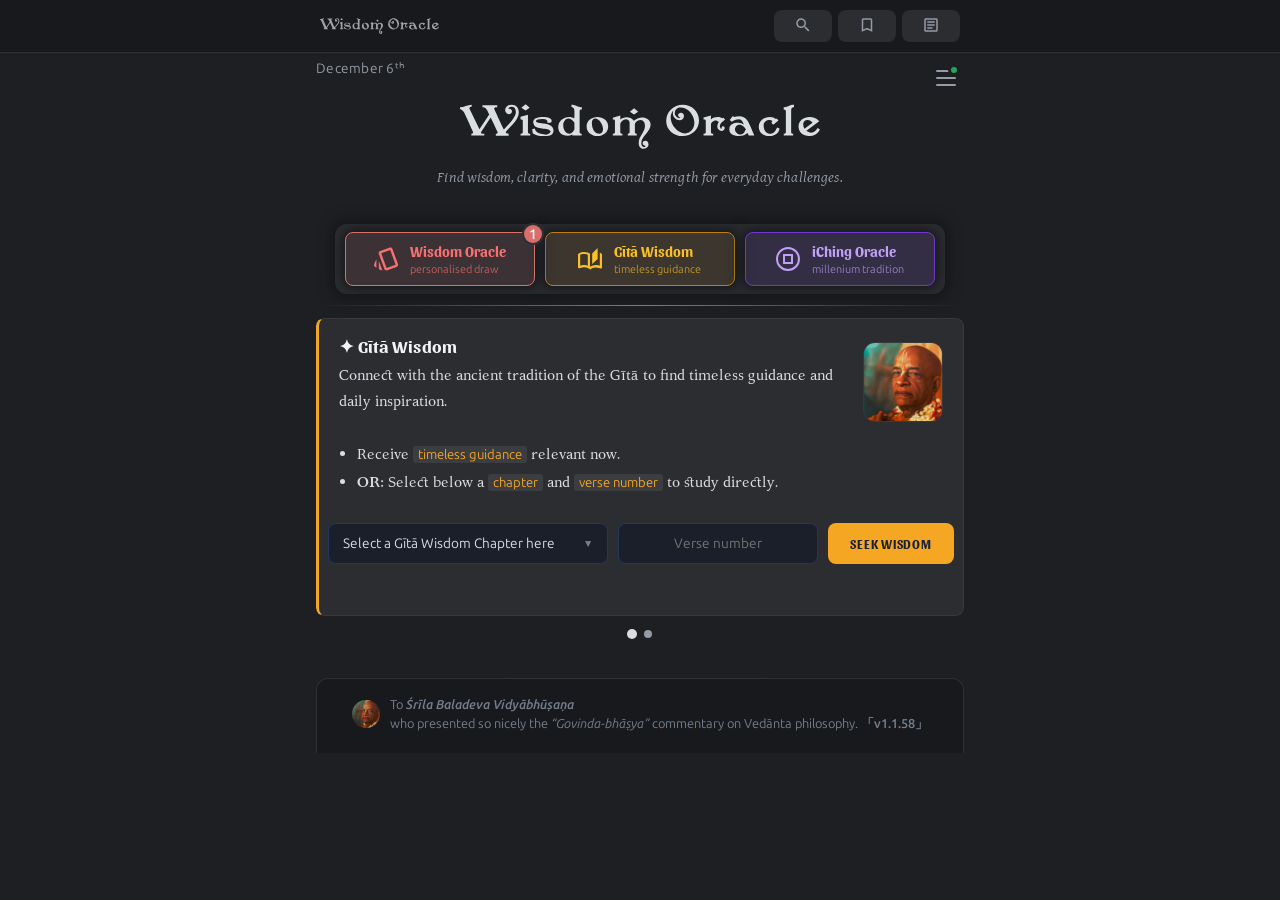
==== commit ac658502: "Add files via upload" ====
--- a/oracle.html
+++ b/oracle.html
@@ -10,7 +10,7 @@
   <meta name="apple-mobile-web-app-status-bar-style" content="black-translucent" />
   <meta name="apple-mobile-web-app-title" content="Wisdom Oracle" />
   <meta name="description" content="Find instant wisdom, clarity, and emotional strength for everyday challenges." />
-  <title>Wisdom Oracle v1.1.55</title>
+  <title>Wisdom Oracle v1.1.58</title>
   <meta name="author" content="WebKide" />
 
   <meta http-equiv="Content-Security-Policy" 
@@ -537,7 +537,7 @@
        class="error-msg" 
        role="alert" 
        aria-live="polite">
-    
+
     <!-- Warning icon — collapses with the box -->
     <svg class="error-icon"
          viewBox="0 -960 960 960"
@@ -545,7 +545,7 @@
          focusable="false">
       <path d="m40-120 440-760 440 760H40Zm138-80h604L480-720 178-200Zm330.5-51.5Q520-263 520-280t-11.5-28.5Q497-320 480-320t-28.5 11.5Q440-297 440-280t11.5 28.5Q463-240 480-240t28.5-11.5ZM440-360h80v-200h-80v200Zm40-100Z"/>
     </svg>
-    
+
     <!-- Text content injected here by JS -->
     <span class="error-text"></span>
     
@@ -567,7 +567,7 @@
          draggable="false" />
     <p>
       To <i><b>Śrīla Baladeva Vidyābhūṣaṇa</b></i><br />who presented so nicely the 
-      <i>“Govinda-bhāṣya”</i> commentary on Vedānta philosophy. <b>「v1.1.55」</b>
+      <i>“Govinda-bhāṣya”</i> commentary on Vedānta philosophy. <b>「v1.1.58」</b>
     </p>
   </div>
 </footer>
@@ -941,7 +941,18 @@
         </label>
       </div>
 
-      <!-- Row 3: DevTools toggle -->
+      <!-- Row 3: HD PNG toggle -->
+      <div class="settings-row">
+        <span class="settings-row-label">
+          Share <em class="settings-row-tag">High Res</em> PNG share
+        </span>
+        <label class="toggle" aria-label="HD PNG share">
+          <input type="checkbox" id="setting-hd-png" />
+          <span class="slider"></span>
+        </label>
+      </div>
+
+      <!-- Row 4: DevTools toggle -->
       <div class="settings-row">
         <span class="settings-row-label">
           Show layout outlines <em class="settings-row-tag">devTools</em>
@@ -952,7 +963,7 @@
         </label>
       </div>
 
-      <!-- Row 4: Slideshow toggle -->
+      <!-- Row 5: Slideshow toggle -->
       <div class="settings-row">
         <span class="settings-row-label">
           Stop <em class="settings-row-tag">slideShow</em> animation
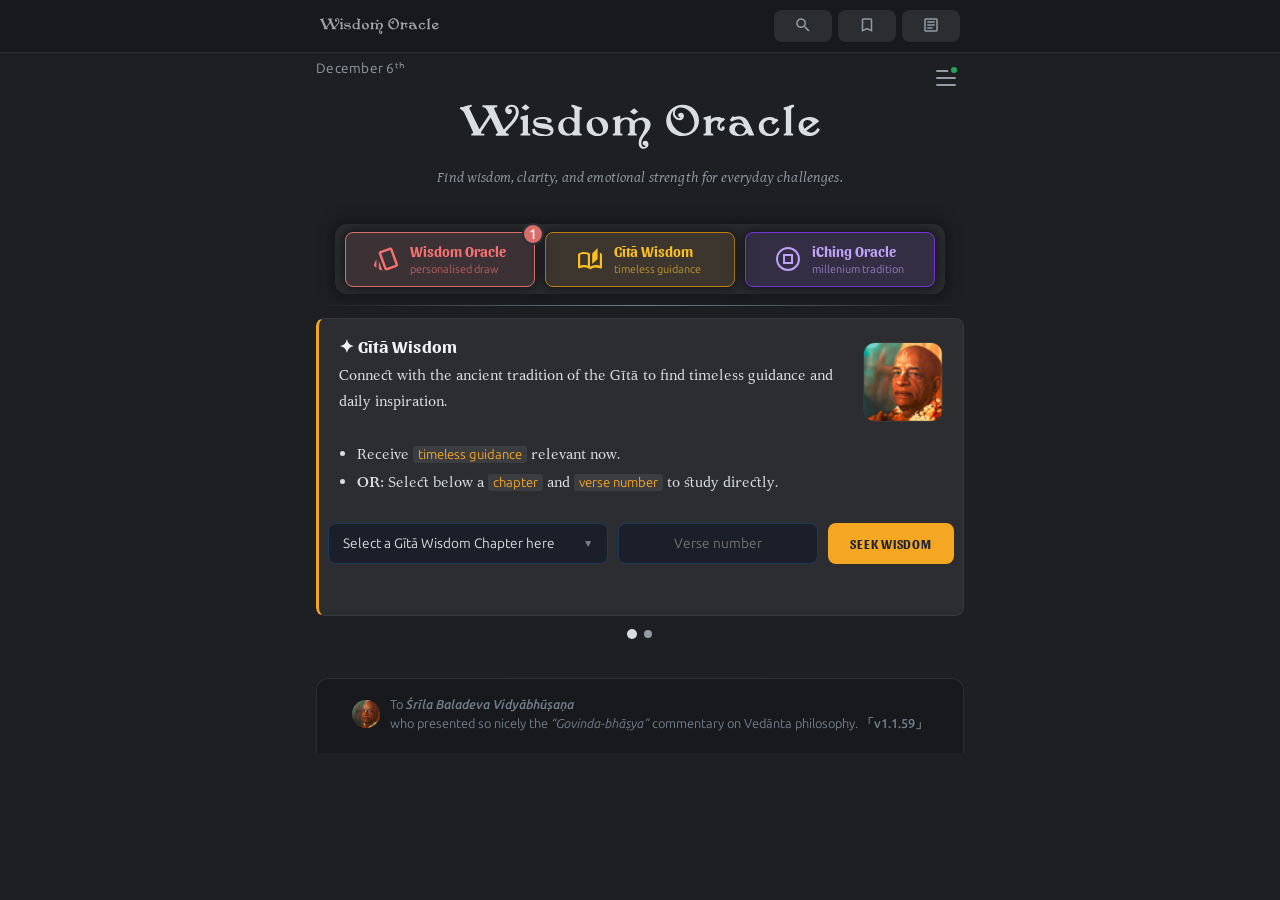
==== commit cd13bd4e: "Add files via upload" ====
--- a/oracle.html
+++ b/oracle.html
@@ -10,7 +10,7 @@
   <meta name="apple-mobile-web-app-status-bar-style" content="black-translucent" />
   <meta name="apple-mobile-web-app-title" content="Wisdom Oracle" />
   <meta name="description" content="Find instant wisdom, clarity, and emotional strength for everyday challenges." />
-  <title>Wisdom Oracle v1.1.58</title>
+  <title>Wisdom Oracle v1.1.59</title>
   <meta name="author" content="WebKide" />
 
   <meta http-equiv="Content-Security-Policy" 
@@ -293,6 +293,7 @@
                    class="thumb-final ken-burns"
                    alt=""
                    loading="lazy"
+                   onload="this.style.opacity='1'; this.previousElementSibling.style.opacity='0';"
                    style="--kb-duration:9s; --kb-scale:1.2; --kb-pan-x:-6%; --kb-pan-y:-6%;">
             </div>
 
@@ -460,6 +461,7 @@
                    class="thumb-final ken-burns"
                    alt=""
                    loading="lazy"
+                   onload="this.style.opacity='1'; this.previousElementSibling.style.opacity='0';"
                    style="--kb-duration:9s; --kb-scale:1.2; --kb-pan-x:-6%; --kb-pan-y:-6%;">
             </div>
 
@@ -567,7 +569,7 @@
          draggable="false" />
     <p>
       To <i><b>Śrīla Baladeva Vidyābhūṣaṇa</b></i><br />who presented so nicely the 
-      <i>“Govinda-bhāṣya”</i> commentary on Vedānta philosophy. <b>「v1.1.58」</b>
+      <i>“Govinda-bhāṣya”</i> commentary on Vedānta philosophy. <b>「v1.1.59」</b>
     </p>
   </div>
 </footer>
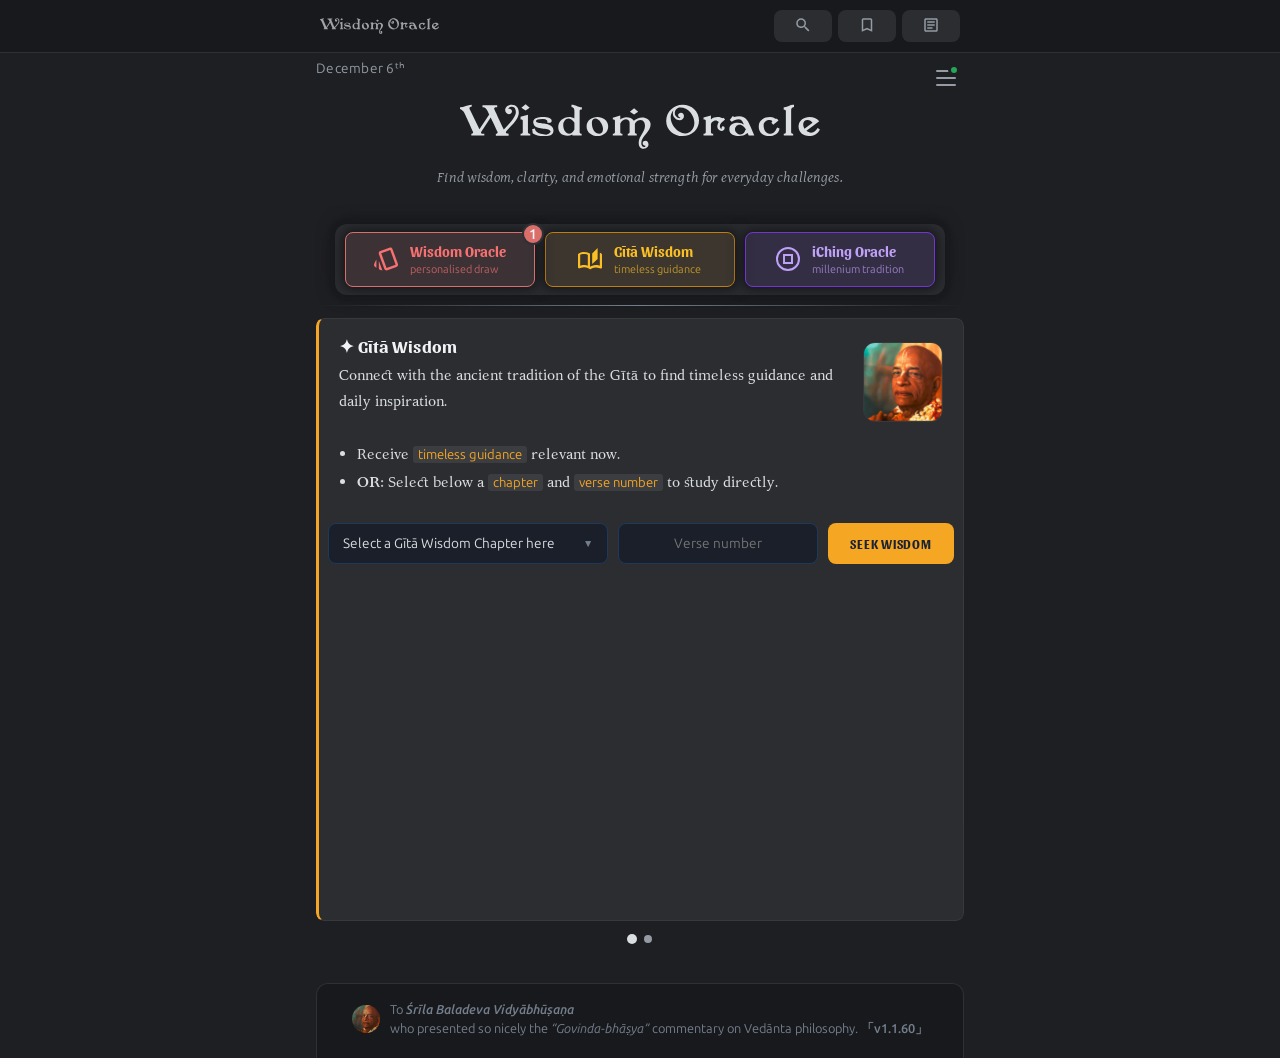
==== commit 9ee6b06c: "Add files via upload" ====
--- a/oracle.html
+++ b/oracle.html
@@ -10,7 +10,7 @@
   <meta name="apple-mobile-web-app-status-bar-style" content="black-translucent" />
   <meta name="apple-mobile-web-app-title" content="Wisdom Oracle" />
   <meta name="description" content="Find instant wisdom, clarity, and emotional strength for everyday challenges." />
-  <title>Wisdom Oracle v1.1.59</title>
+  <title>Wisdom Oracle v1.1.60</title>
   <meta name="author" content="WebKide" />
 
   <meta http-equiv="Content-Security-Policy" 
@@ -569,7 +569,7 @@
          draggable="false" />
     <p>
       To <i><b>Śrīla Baladeva Vidyābhūṣaṇa</b></i><br />who presented so nicely the 
-      <i>“Govinda-bhāṣya”</i> commentary on Vedānta philosophy. <b>「v1.1.59」</b>
+      <i>“Govinda-bhāṣya”</i> commentary on Vedānta philosophy. <b>「v1.1.60」</b>
     </p>
   </div>
 </footer>
@@ -628,15 +628,18 @@
         <!-- Copy and Share buttons — always visible; Share falls back to Copy if API unavailable -->
         <button id="lb-copy-btn"
                 class="lb-icon-btn"
-                title="Copy to clipboard"
-                aria-label="Copy verse">
-          COPY
-        </button>
+                title="Copy to clipboard">
+          <svg class="tab-icon" viewBox="0 -960 960 960" aria-hidden="true">
+            <path d="M360-240q-33 0-56.5-23.5T280-320v-480q0-33 23.5-56.5T360-880h360q33 0 56.5 23.5T800-800v480q0 33-23.5 56.5T720-240H360Zm0-80h360v-480H360v480ZM200-80q-33 0-56.5-23.5T120-160v-560h80v560h440v80H200Zm160-240v-480 480Z"/>
+          </svg>
+        </button>
+
         <button id="lb-share-btn"
                 class="lb-icon-btn"
-                title="Share verse"
-                aria-label="Share verse">
-          SHARE
+                title="Share PNG image">
+          <svg class="tab-icon" viewBox="0 -960 960 960" aria-hidden="true">
+            <path d="M240-80q-33 0-56.5-23.5T160-160v-400q0-33 23.5-56.5T240-640h120v80H240v400h480v-400H600v-80h120q33 0 56.5 23.5T800-560v400q0 33-23.5 56.5T720-80H240Zm200-240v-447l-64 64-56-57 160-160 160 160-56 57-64-64v447h-80Z"/>
+          </svg>
         </button>
 
         <!-- Bookmarks icon -->
@@ -645,7 +648,7 @@
                 title="Bookmark"
                 aria-label="Bookmark"
                 style="display:none;">
-          <svg class="tab-icon" viewBox="0 -960 960 960" width="20" height="20" aria-hidden="true">
+          <svg class="tab-icon" viewBox="0 -960 960 960" aria-hidden="true">
             <path d="M200-120v-640q0-33 23.5-56.5T280-840h400q33 0 56.5 23.5T760-760v640L480-240 200-120Zm80-122 200-86 200 86v-518H280v518Zm0-518h400-400Z"/>
           </svg>
         </button>
@@ -653,15 +656,19 @@
         <!-- Font-size controls -->
         <button id="lb-font-decrease"
                 class="lb-icon-btn lb-font-btn lb-font-decrease"
-                title="Decrease text size"
+                title="Decrease text size Aᴀ−"
                 aria-label="Decrease text size">
-          Aᴀ−
+          <svg class="tab-icon" viewBox="0 -960 960 960" aria-hidden="true">
+            <path d="m40-200 210-560h100l210 560h-96l-51-143H187l-51 143H40Zm176-224h168l-82-232h-4l-82 232Zm384-16v-80h320v80H600Z"/>
+          </svg>
         </button>
         <button id="lb-font-increase"
                 class="lb-icon-btn lb-font-btn lb-font-increase"
-                title="Increase text size"
+                title="Increase text size +ᴀA"
                 aria-label="Increase text size">
-          +ᴀA
+          <svg class="tab-icon" viewBox="0 -960 960 960" aria-hidden="true">
+            <path d="m40-200 210-560h100l210 560h-96l-51-143H187l-51 143H40Zm176-224h168l-82-232h-4l-82 232Zm504 104v-120H600v-80h120v-120h80v120h120v80H800v120h-80Z"/>
+          </svg>
         </button>
 
         <!-- Purport / commentary toggle — visible only in purport/commentary view -->
@@ -670,15 +677,19 @@
                 title="Return to verse / hexagram (P)"
                 aria-label="Return to verse or hexagram"
                 style="display:none">
-          ↩ Return
-        </button>
-
-        <!-- Close -->
-        <button id="lb-close"
+          <svg class="tab-icon" viewBox="0 -960 960 960" aria-hidden="true">
+            <path d="M280-200v-80h284q63 0 109.5-40T720-420q0-60-46.5-100T564-560H312l104 104-56 56-200-200 200-200 56 56-104 104h252q97 0 166.5 63T800-420q0 94-69.5 157T564-200H280Z"/>
+          </svg>
+        </button>
+
+        <!-- Close lightbox btn -->
+        <button id="lb-close" 
                 class="lb-close-btn"
-                title="Close (Esc)"
-                aria-label="Close viewer">
-          &times;
+                title="Close"
+                aria-label="Close button">
+          <svg class="tab-icon" viewBox="0 -960 960 960" aria-hidden="true">
+            <path d="m256-200-56-56 224-224-224-224 56-56 224 224 224-224 56 56-224 224 224 224-56 56-224-224-224 224Z"/>
+          </svg>
         </button>
       </div>
 
@@ -772,7 +783,9 @@
         <button id="lb-return-btn"
                 class="lb-bottom-btn lb-return-btn"
                 aria-label="Return to verse or hexagram view">
-          ↩ Return to Verse
+          <svg class="tab-icon" viewBox="0 -960 960 960" aria-hidden="true">
+            <path d="M280-200v-80h284q63 0 109.5-40T720-420q0-60-46.5-100T564-560H312l104 104-56 56-200-200 200-200 56 56-104 104h252q97 0 166.5 63T800-420q0 94-69.5 157T564-200H280Z"/>
+          </svg>
         </button>
 
       </div><!-- /#lb-purport-section -->
@@ -821,16 +834,31 @@
         <span class="lb-author-name"><strong>॥ oṁ namo nārāyaṇāya ॥</strong></span>
       </div>
       <div class="lb-header-actions">
+        <!-- Font-size controls -->
         <button class="lb-icon-btn lb-font-btn lb-font-decrease"
-                title="Decrease text size"
-                aria-label="Decrease text size">Aᴀ−</button>
+                title="Decrease text size Aᴀ−"
+                aria-label="Decrease text size">
+          <svg class="tab-icon" viewBox="0 -960 960 960" aria-hidden="true">
+            <path d="m40-200 210-560h100l210 560h-96l-51-143H187l-51 143H40Zm176-224h168l-82-232h-4l-82 232Zm384-16v-80h320v80H600Z"/>
+          </svg>
+        </button>
         <button class="lb-icon-btn lb-font-btn lb-font-increase"
-                title="Increase text size"
-                aria-label="Increase text size">+ᴀA</button>
-        <button class="lb-close-btn"
-                id="usage-close"
+                title="Increase text size +ᴀA"
+                aria-label="Increase text size">
+          <svg class="tab-icon" viewBox="0 -960 960 960" aria-hidden="true">
+            <path d="m40-200 210-560h100l210 560h-96l-51-143H187l-51 143H40Zm176-224h168l-82-232h-4l-82 232Zm504 104v-120H600v-80h120v-120h80v120h120v80H800v120h-80Z"/>
+          </svg>
+        </button>
+        <!-- Close lightbox btn -->
+        <button id="usage-close" 
+                class="lb-close-btn"
                 title="Close"
-                aria-label="Close">&times;</button>
+                aria-label="Close button">
+          <svg class="tab-icon" viewBox="0 -960 960 960" aria-hidden="true">
+            <path d="m256-200-56-56 224-224-224-224 56-56 224 224 224-224 56 56-224 224 224 224-56 56-224-224-224 224Z"/>
+          </svg>
+        </button>
+
       </div>
     </header>
     <div class="lb-body">
@@ -858,16 +886,30 @@
         <span class="lb-author-name"><strong>About Wisdom Oracle</strong></span>
       </div>
       <div class="lb-header-actions">
+        <!-- Font-size controls -->
         <button class="lb-icon-btn lb-font-btn lb-font-decrease"
-                title="Decrease text size"
-                aria-label="Decrease text size">Aᴀ−</button>
+                title="Decrease text size Aᴀ−"
+                aria-label="Decrease text size">
+          <svg class="tab-icon" viewBox="0 -960 960 960" aria-hidden="true">
+            <path d="m40-200 210-560h100l210 560h-96l-51-143H187l-51 143H40Zm176-224h168l-82-232h-4l-82 232Zm384-16v-80h320v80H600Z"/>
+          </svg>
+        </button>
         <button class="lb-icon-btn lb-font-btn lb-font-increase"
-                title="Increase text size"
-                aria-label="Increase text size">+ᴀA</button>
-        <button class="lb-close-btn"
-                id="about-close"
+                title="Increase text size +ᴀA"
+                aria-label="Increase text size">
+          <svg class="tab-icon" viewBox="0 -960 960 960" aria-hidden="true">
+            <path d="m40-200 210-560h100l210 560h-96l-51-143H187l-51 143H40Zm176-224h168l-82-232h-4l-82 232Zm504 104v-120H600v-80h120v-120h80v120h120v80H800v120h-80Z"/>
+          </svg>
+        </button>
+        <!-- Close lightbox btn -->
+        <button id="about-close" 
+                class="lb-close-btn"
                 title="Close"
-                aria-label="Close">&times;</button>
+                aria-label="Close button">
+          <svg class="tab-icon" viewBox="0 -960 960 960" aria-hidden="true">
+            <path d="m256-200-56-56 224-224-224-224 56-56 224 224 224-224 56 56-224 224 224 224-56 56-224-224-224 224Z"/>
+          </svg>
+        </button>
       </div>
     </header>
     <div class="lb-body">
@@ -898,10 +940,15 @@
         <span class="lb-author-name"><strong>⚙ PWApp Settings</strong></span>
       </div>
       <div class="lb-header-actions">
-        <button class="lb-close-btn"
-                id="settings-close"
+        <!-- Close lightbox btn -->
+        <button id="settings-close" 
+                class="lb-close-btn"
                 title="Close"
-                aria-label="Close settings">&times;</button>
+                aria-label="Close button">
+          <svg class="tab-icon" viewBox="0 -960 960 960" aria-hidden="true">
+            <path d="m256-200-56-56 224-224-224-224 56-56 224 224 224-224 56 56-224 224 224 224-56 56-224-224-224 224Z"/>
+          </svg>
+        </button>
       </div>
     </header>
 
@@ -996,10 +1043,15 @@
         <span class="lb-author-name"><strong>Your Bookmarks</strong></span>
       </div>
       <div class="lb-header-actions">
-        <button class="lb-close-btn"
-                id="bookmarks-close"
+        <!-- Close lightbox btn -->
+        <button id="bookmarks-close" 
+                class="lb-close-btn"
                 title="Close"
-                aria-label="Close bookmarks">&times;</button>
+                aria-label="Close button">
+          <svg class="tab-icon" viewBox="0 -960 960 960" aria-hidden="true">
+            <path d="m256-200-56-56 224-224-224-224 56-56 224 224 224-224 56 56-224 224 224 224-56 56-224-224-224 224Z"/>
+          </svg>
+        </button>
       </div>
     </header>
     <div class="lb-body" id="bookmarks-body">
--- a/css/styles.css
+++ b/css/styles.css
@@ -1153,7 +1153,7 @@
   font-weight:   700;
   line-height:   1;
   cursor:        pointer;
-  padding:       2px 15px;
+  padding:       5px 8px;
   border-radius: 4px;
   flex-shrink:   0;
   transition:    color var(--transition), background var(--transition);
@@ -1164,6 +1164,10 @@
   color:      var(--red-btn);
   border:     1px solid var(--red-btn);
 }
+
+.lb-icon-btn.is-working  { color: var(--amber); }
+.lb-icon-btn.is-success  { color: var(--emerald); }
+.lb-icon-btn.is-error    { color: var(--red-btn); }
 
 @media (max-width: 520px) {
   /* ─── Lightbox header: prevent button squish on narrow screens ─── */
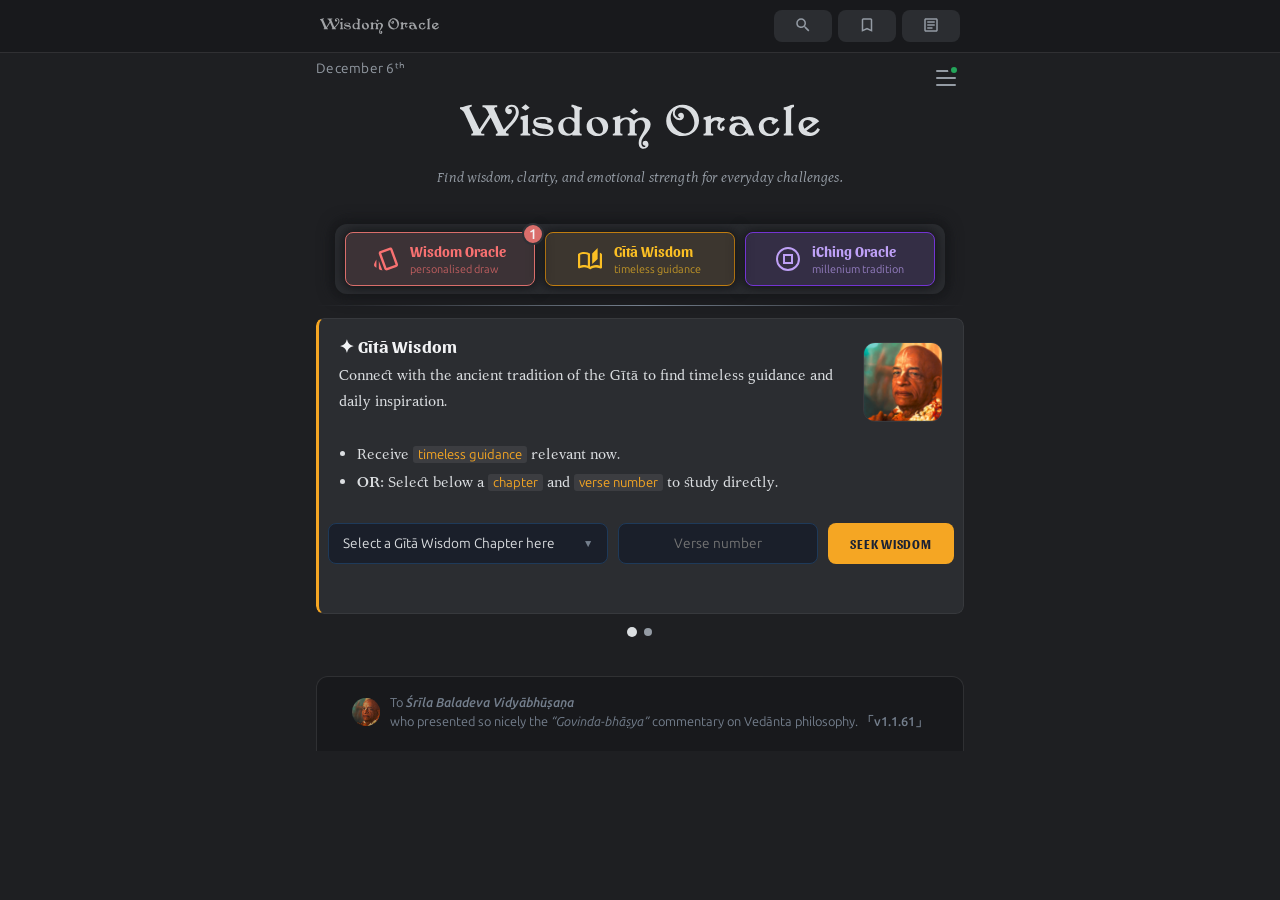
==== commit 9254bed3: "Add files via upload" ====
--- a/oracle.html
+++ b/oracle.html
@@ -10,7 +10,7 @@
   <meta name="apple-mobile-web-app-status-bar-style" content="black-translucent" />
   <meta name="apple-mobile-web-app-title" content="Wisdom Oracle" />
   <meta name="description" content="Find instant wisdom, clarity, and emotional strength for everyday challenges." />
-  <title>Wisdom Oracle v1.1.60</title>
+  <title>Wisdom Oracle v1.1.61</title>
   <meta name="author" content="WebKide" />
 
   <meta http-equiv="Content-Security-Policy" 
@@ -569,7 +569,7 @@
          draggable="false" />
     <p>
       To <i><b>Śrīla Baladeva Vidyābhūṣaṇa</b></i><br />who presented so nicely the 
-      <i>“Govinda-bhāṣya”</i> commentary on Vedānta philosophy. <b>「v1.1.60」</b>
+      <i>“Govinda-bhāṣya”</i> commentary on Vedānta philosophy. <b>「v1.1.61」</b>
     </p>
   </div>
 </footer>
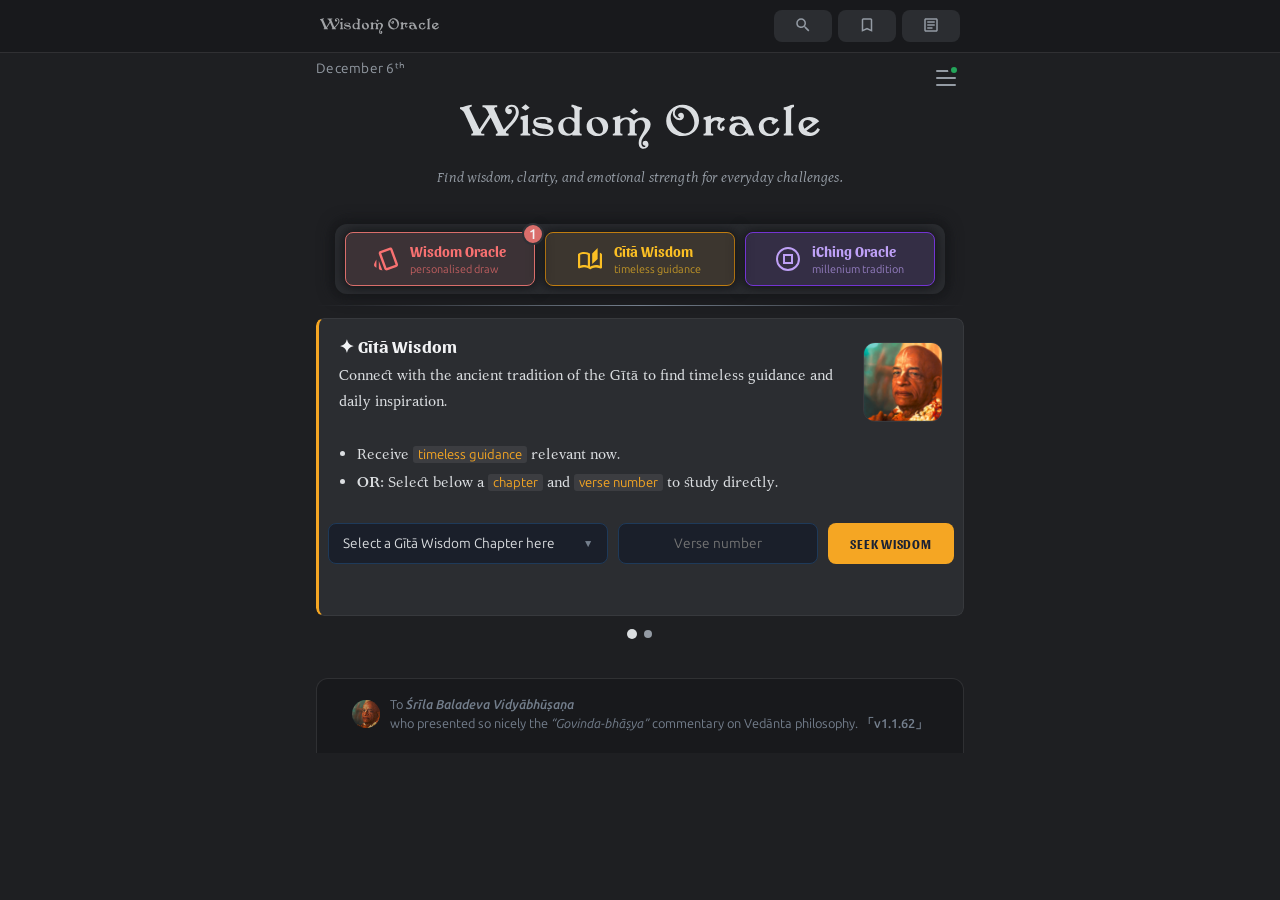
==== commit 69d31ad7: "Add files via upload" ====
--- a/oracle.html
+++ b/oracle.html
@@ -10,7 +10,7 @@
   <meta name="apple-mobile-web-app-status-bar-style" content="black-translucent" />
   <meta name="apple-mobile-web-app-title" content="Wisdom Oracle" />
   <meta name="description" content="Find instant wisdom, clarity, and emotional strength for everyday challenges." />
-  <title>Wisdom Oracle v1.1.61</title>
+  <title>Wisdom Oracle v1.1.62</title>
   <meta name="author" content="WebKide" />
 
   <meta http-equiv="Content-Security-Policy" 
@@ -569,7 +569,7 @@
          draggable="false" />
     <p>
       To <i><b>Śrīla Baladeva Vidyābhūṣaṇa</b></i><br />who presented so nicely the 
-      <i>“Govinda-bhāṣya”</i> commentary on Vedānta philosophy. <b>「v1.1.61」</b>
+      <i>“Govinda-bhāṣya”</i> commentary on Vedānta philosophy. <b>「v1.1.62」</b>
     </p>
   </div>
 </footer>
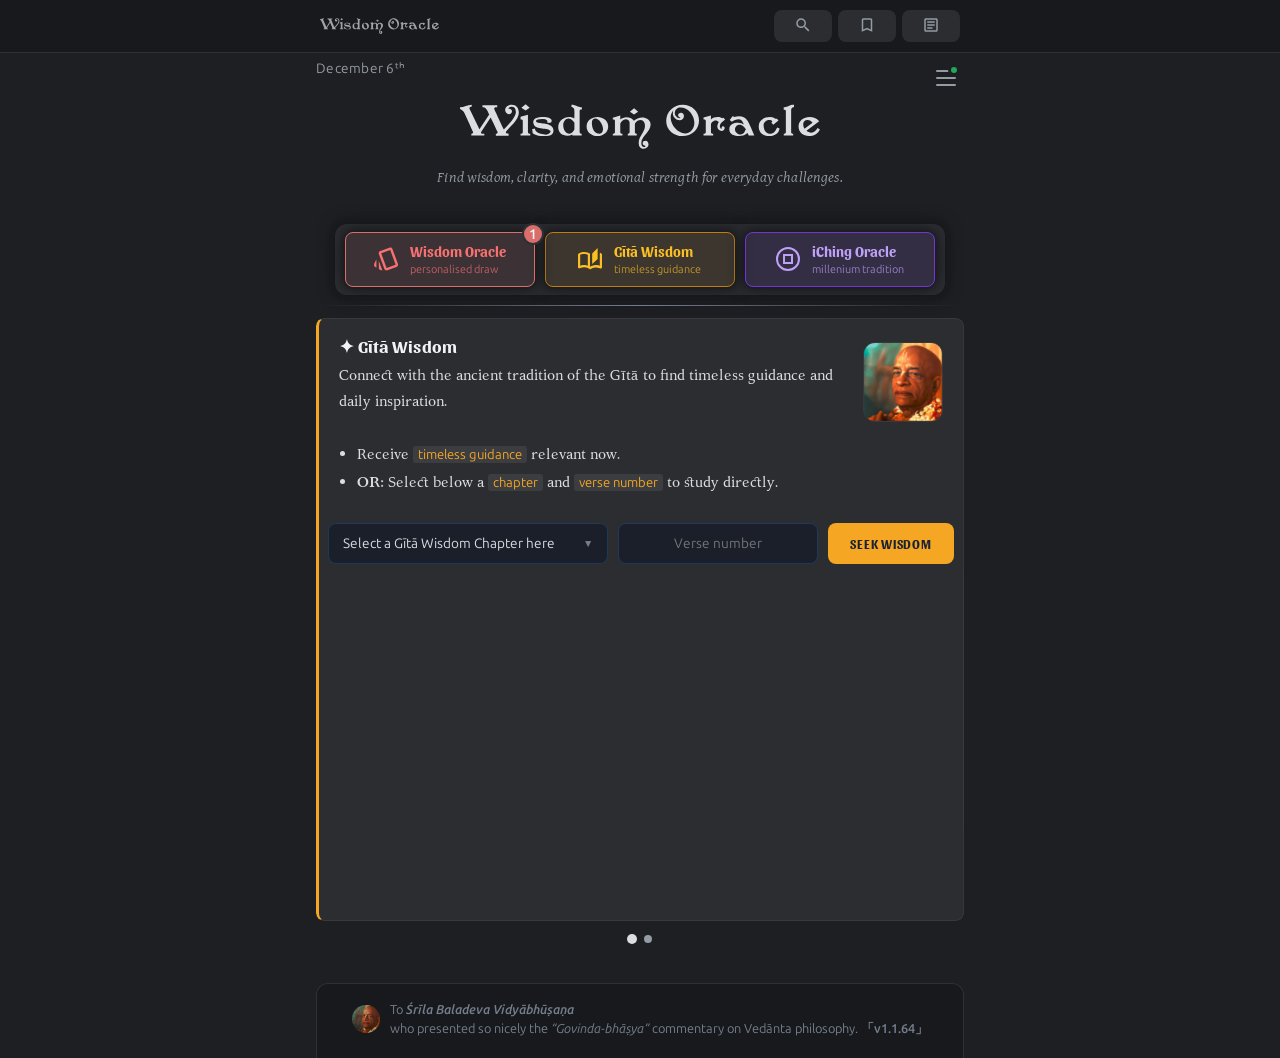
==== commit e0733ae0: "Add files via upload" ====
--- a/oracle.html
+++ b/oracle.html
@@ -10,7 +10,7 @@
   <meta name="apple-mobile-web-app-status-bar-style" content="black-translucent" />
   <meta name="apple-mobile-web-app-title" content="Wisdom Oracle" />
   <meta name="description" content="Find instant wisdom, clarity, and emotional strength for everyday challenges." />
-  <title>Wisdom Oracle v1.1.62</title>
+  <title>Wisdom Oracle v1.1.64</title>
   <meta name="author" content="WebKide" />
 
   <meta http-equiv="Content-Security-Policy" 
@@ -569,7 +569,7 @@
          draggable="false" />
     <p>
       To <i><b>Śrīla Baladeva Vidyābhūṣaṇa</b></i><br />who presented so nicely the 
-      <i>“Govinda-bhāṣya”</i> commentary on Vedānta philosophy. <b>「v1.1.62」</b>
+      <i>“Govinda-bhāṣya”</i> commentary on Vedānta philosophy. <b>「v1.1.64」</b>
     </p>
   </div>
 </footer>
--- a/css/styles.css
+++ b/css/styles.css
@@ -2049,7 +2049,7 @@
   }
   .module-tab {
     min-width: 100px;
-    max-width: 200px;
+    max-width: 360px;
   }
 }
 
@@ -2071,11 +2071,12 @@
   }
 
   .tab-title {
-    font-size: 0.85rem;   /* Slightly smaller to prevent text wrapping */
+    font-size: 0.95rem;   /* Slightly smaller to prevent text wrapping */
   }
   
   .tab-subtitle {
-    display: none;        /* Optional: Hide subtitle on very small screens to keep buttons compact */
+    font-size: 0.75rem;
+    /* display: none;        /* Optional: Hide subtitle on very small screens to keep buttons compact */
   }
 }
 
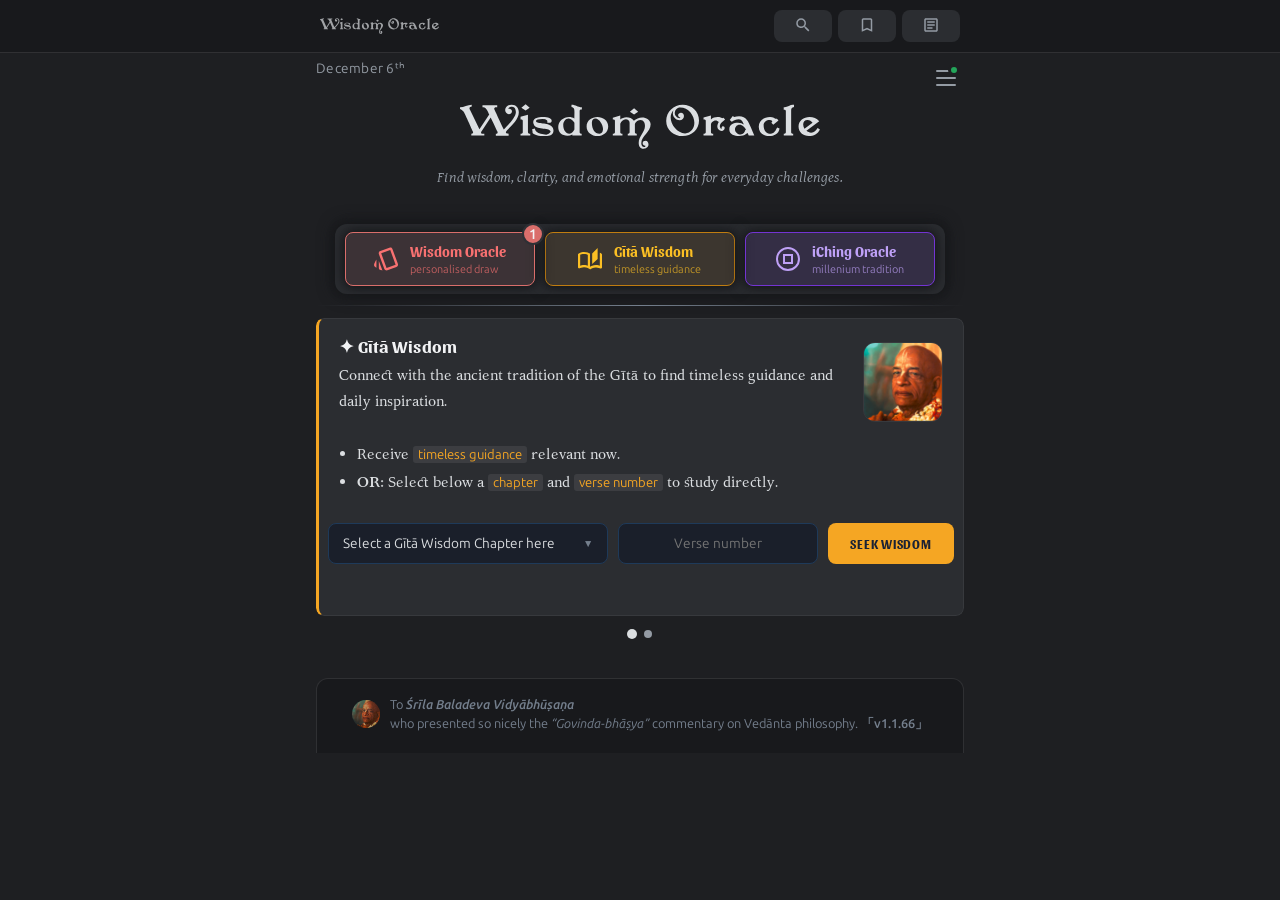
==== commit 38b172d1: "APK release, PWA v1.1.66" ====
--- a/oracle.html
+++ b/oracle.html
@@ -1,578 +1,591 @@
 <!DOCTYPE html>
 <html lang="en">
 <head>
-  <meta charset="UTF-8" />
-  <meta name="viewport" content="width=device-width, initial-scale=1.0" />
-  <meta name="theme-color" content="#1e1f22" />
-  <meta name="color-scheme" content="dark" />
-  <meta name="mobile-web-app-capable" content="yes">
-  <meta name="apple-mobile-web-app-capable" content="yes">
-  <meta name="apple-mobile-web-app-status-bar-style" content="black-translucent" />
-  <meta name="apple-mobile-web-app-title" content="Wisdom Oracle" />
-  <meta name="description" content="Find instant wisdom, clarity, and emotional strength for everyday challenges." />
-  <title>Wisdom Oracle v1.1.64</title>
-  <meta name="author" content="WebKide" />
-
-  <meta http-equiv="Content-Security-Policy" 
-        content="default-src 'self'; 
-                 script-src 'self' 'unsafe-inline'; 
-                 style-src 'self' 'unsafe-inline'; 
-                 img-src 'self' data: blob:; 
-                 connect-src 'self';">
-
-  <!-- 1. Stylesheets: Critical path for First Contentful Paint -->
-  <link rel="stylesheet" href="css/fonts.css" />
-  <link rel="stylesheet" href="css/variables.css" />
-  <link rel="stylesheet" href="css/styles.css" />
-  <link rel="stylesheet" href="css/slideshow-panel.css" />
-
-  <!-- 2. Preloads: Prioritize critical assets while CSS parses -->
-  <link rel="preload" href="assets/images/card_bg.png" as="image" />
-  <link rel="manifest" href="site.webmanifest" />
-
-  <!-- 3. Immediate UI Script: Slideshow panel interactive element (slideshow) -->
-  <script src="js/slideshow-panel.js" defer></script>
-
-  <!-- 4. Global Dependencies: Must be available before main app modules -->
-  <script src="js/fuse.min.js" defer></script>
-
-  <!-- 5. Main Application Logic: Deferred by default via type="module" -->
-  <script src="js/app.js" type="module"></script>
-
-  <!-- 6. Heavy Utilities: Loaded last to avoid blocking startup bandwidth -->
-  <script src="js/html2canvas.min.js" defer></script>
-
-  <!-- Service Worker Registration -->
-  <script>
-    if ('serviceWorker' in navigator) {
-      window.addEventListener('load', () => {
-        navigator.serviceWorker.register('sw.js')
-          .catch(err => console.warn('SW registration failed:', err));
-      });
-    }
-  </script>
-
-  <!-- Favicons -->
-  <link rel="apple-touch-icon" sizes="180x180" href="assets/icons/apple-touch-icon.png" />
-  <link rel="icon" type="image/png" sizes="32x32" href="assets/icons/favicon-32x32.png" />
-  <link rel="icon" type="image/png" sizes="16x16" href="assets/icons/favicon-16x16.png" />
+    <meta charset="UTF-8" />
+    <meta name="viewport" content="width=device-width, initial-scale=1.0" />
+    <meta name="theme-color" content="#1e1f22" />
+    <meta name="color-scheme" content="dark" />
+    <meta name="mobile-web-app-capable" content="yes">
+    <meta name="apple-mobile-web-app-capable" content="yes">
+    <meta name="apple-mobile-web-app-status-bar-style" content="black-translucent" />
+    <meta name="apple-mobile-web-app-title" content="Wisdom Oracle" />
+    <meta name="description" content="Find instant wisdom, clarity, and emotional strength for everyday challenges." />
+    <title>Wisdom Oracle v1.1.66</title>
+    <meta name="author" content="WebKide" />
+
+    <meta http-equiv="Content-Security-Policy"
+          content="default-src 'self';
+                 script-src 'self' 'unsafe-inline';
+                 style-src 'self' 'unsafe-inline';
+                 img-src 'self' data: blob:;
+                 connect-src 'self' https://api.github.com https://raw.githubusercontent.com;">
+
+    <!-- 1. Stylesheets: Critical path for First Contentful Paint -->
+    <link rel="stylesheet" href="css/fonts.css" />
+    <link rel="stylesheet" href="css/variables.css" />
+    <link rel="stylesheet" href="css/styles.css" />
+    <link rel="stylesheet" href="css/slideshow-panel.css" />
+
+    <!-- 2. Preloads: Prioritize critical assets while CSS parses -->
+    <link rel="preload" href="assets/images/card_bg.png" as="image" />
+    <link rel="manifest" href="site.webmanifest" />
+
+    <!-- 3. Immediate UI Script: Slideshow panel interactive element (slideshow) -->
+    <script src="js/slideshow-panel.js" defer></script>
+
+    <!-- 4. Global Dependencies: Must be available before main app modules -->
+    <script src="js/fuse.min.js" defer></script>
+
+    <!-- 5. Main Application Logic: Deferred by default via type="module" -->
+    <script src="js/app.js" type="module"></script>
+
+    <!-- 6. Heavy Utilities: Loaded last to avoid blocking startup bandwidth -->
+    <script src="js/html2canvas.min.js" defer></script>
+
+    <!-- Service Worker Registration
+    <script>
+        if ('serviceWorker' in navigator) {
+          window.addEventListener('load', () => {
+            navigator.serviceWorker.register('sw.js')
+              .catch(err => console.warn('SW registration failed:', err));
+          });
+        }
+    </script> -->
+
+    <!-- Favicons -->
+    <link rel="apple-touch-icon" sizes="180x180" href="assets/icons/apple-touch-icon.png" />
+    <link rel="icon" type="image/png" sizes="32x32" href="assets/icons/favicon-32x32.png" />
+    <link rel="icon" type="image/png" sizes="16x16" href="assets/icons/favicon-16x16.png" />
 </head>
 
 <body>
 
-<!-- ═══════════════════════════════════ NAVIGATION ════════════════════════════ -->
+<!-- ═════════════════════════════════ NAVIGATION ════════════════════════════ -->
 <nav id="top-nav" aria-label="Main navigation">
-  <div class="top-nav-inner">
-    <img src="assets/images/wisdomoracle.svg" alt="Wisdom Oracle" class="top-nav-icon">
-    <div class="top-nav-links">
-      <button id="search-nav-btn"
-              class="top-nav-btn"
-              aria-label="Open Wisdom search"
-              title="Search">
-        <svg class="tab-icon" viewBox="0 0 24 24" aria-hidden="true">
-          <path d="M9.5 3a6.5 6.5 0 0 1 6.5 6.5c0 1.61-.59 3.09-1.56 4.23l.27.27h.79l5 5-1.5 1.5-5-5v-.79l-.27-.27A6.5 6.5 0 0 1 3 9.5 6.5 6.5 0 0 1 9.5 3Zm0 2C7 5 5 7 5 9.5S7 14 9.5 14 14 12 14 9.5 12 5 9.5 5Z"/>
-        </svg>
-      </button>
-
-      <button id="bookmark-nav-btn"
-              class="top-nav-btn"
-              aria-label="Open Bookmarks"
-              title="Bookmarks">
-        <svg class="tab-icon" viewBox="0 -960 960 960" aria-hidden="true">
-          <path d="M200-120v-640q0-33 23.5-56.5T280-840h400q33 0 56.5 23.5T760-760v640L480-240 200-120Zm80-122 200-86 200 86v-518H280v518Zm0-518h400-400Z"/>
-        </svg>
-      </button>
-
-      <a href="#about-section" class="top-nav-btn" title="About">
-        <svg class="tab-icon" viewBox="0 0 24 24" aria-hidden="true">
-          <path d="M5,3C3.89,3 3,3.89 3,5V19C3,20.11 3.89,21 5,21H19C20.11,21 21,20.11 21,19V5C21,3.89 20.11,3 19,3H5M5,5H19V19H5V5M7,7V9H17V7H7M7,11V13H17V11H7M7,15V17H14V15H7Z" />
-        </svg>
-      </a>
-
+    <div class="top-nav-inner">
+        <img src="assets/images/wisdomoracle.svg" alt="Wisdom Oracle" class="top-nav-icon">
+        <div class="top-nav-links">
+            <button id="search-nav-btn"
+                    class="top-nav-btn"
+                    aria-label="Open Wisdom search"
+                    title="Search">
+                <svg class="tab-icon" viewBox="0 0 24 24" aria-hidden="true">
+                    <path d="M9.5 3a6.5 6.5 0 0 1 6.5 6.5c0 1.61-.59 3.09-1.56 4.23l.27.27h.79l5 5-1.5 1.5-5-5v-.79l-.27-.27A6.5 6.5 0 0 1 3 9.5 6.5 6.5 0 0 1 9.5 3Zm0 2C7 5 5 7 5 9.5S7 14 9.5 14 14 12 14 9.5 12 5 9.5 5Z"/>
+                </svg>
+            </button>
+
+            <button id="bookmark-nav-btn"
+                    class="top-nav-btn"
+                    aria-label="Open Bookmarks"
+                    title="Bookmarks">
+                <svg class="tab-icon" viewBox="0 -960 960 960" aria-hidden="true">
+                    <path d="M200-120v-640q0-33 23.5-56.5T280-840h400q33 0 56.5 23.5T760-760v640L480-240 200-120Zm80-122 200-86 200 86v-518H280v518Zm0-518h400-400Z"/>
+                </svg>
+            </button>
+
+            <a href="#about-section" class="top-nav-btn" title="About">
+                <svg class="tab-icon" viewBox="0 0 24 24" aria-hidden="true">
+                    <path d="M5,3C3.89,3 3,3.89 3,5V19C3,20.11 3.89,21 5,21H19C20.11,21 21,20.11 21,19V5C21,3.89 20.11,3 19,3H5M5,5H19V19H5V5M7,7V9H17V7H7M7,11V13H17V11H7M7,15V17H14V15H7Z" />
+                </svg>
+            </a>
+
+        </div>
     </div>
-  </div>
 </nav>
 
 <!-- ═════════════════════════════════ LANDING PAGE ═══════════════════════════ -->
 <main class="page-wrap" id="gita-section">
 
-<!-- ── Banner ── -->
-<header class="banner fade-in">
-  <span class="banner-date"></span>
-
-    <script>
-    (function () {
-      'use strict';
-      var MONTHS = ['January','February','March','April','May','June','July',
-                    'August','September','October','November','December'];
-
-      function getOrdinalSuffix(n) {
-        var v = n % 100;
-        if (v >= 11 && v <= 13) return 'ᵗʰ';
-        switch (n % 10) {
-          case 1: return 'ˢᵗ';
-          case 2: return 'ⁿᵈ';
-          case 3: return 'ʳᵈ';
-          default: return 'ᵗʰ';
-        }
-      }
-
-      function formatBannerDate(date) {
-        return MONTHS[date.getMonth()] + ' ' + date.getDate() + getOrdinalSuffix(date.getDate());
-      }
-
-      // Exposed so the Share-PNG date script further down can reuse this
-      // instead of duplicating the same month/ordinal logic a second time.
-      window.formatBannerDate = formatBannerDate;
-
-      var banner = document.querySelector('.banner-date');
-      if (banner) banner.textContent = formatBannerDate(new Date());
-    })();
-    </script>
-
-  <button class="menu-toggle" id="menu-toggle-btn" aria-label="Open settings">
-    <span class="menu-line"></span>
-    <span class="menu-line"></span>
-    <span class="menu-line"></span>
-    <span class="menu-dot"></span>
-  </button>
-
-  <!-- Logo — floats up and down -->
-  <img src="assets/images/wisdomoracle.svg"
-       alt=""
-       class="banner-lotus"
-       aria-hidden="true"
-       draggable="false"/>
-  <p class="banner-subtitle">Find wisdom, clarity, and emotional strength for everyday challenges.</p>
-</header>
-
-<!-- ── Module tabs ── -->
-<div class="module-tabs fade-in">
-  <button type="button"
-          id="wisdomoracle-random-btn"
-          class="module-tab module-tab--wisdom"
-          title="Click to reveal the inspiration">
-    <svg class="tab-icon"
-         viewBox="0 0 24 24"
-         aria-hidden="true"
-         focusable="false">
-      <path d="M2.44,20.79c0,0 -2.4,-1.27 -2.4,-2.57c-0,-1.78 2.39,-5.75 2.39,-5.75l0.01,8.32Zm5.99,2.63c0,0 -3.59,.01 -3.6,-2.39l-.01,-7.19c0,0 3.51,9.46 3.61,9.58Zm4.97,-.13c-1.23,.46 -2.65,-.26 -3.12,-1.49l-5.35,-14.6c-.5,-1.38 .05,-2.61 1.43,-3.12l9.04,-3.31c1.61,-.59 2.53,-.12 3.12,1.49l5.35,14.6c0.5,1.34 -.09,2.63 -1.43,3.12l-9.04,3.31Zm-.84,-2.27l9.04,-3.31l-5.35,-14.66l-9.04,3.31l5.35,14.66Zm-5.35,-14.66l9.04,-3.31l-9.04,3.31Z"/>
-    </svg>
-    <div class="tab-label-group">
-      <span class="tab-title">Wisdom Oracle</span>
-      <span class="tab-subtitle">personalised draw</span>
-      <span id="wo-notification-dot"
-            class="notification-dot">1</span>
+    <!-- ── Banner ── -->
+    <header class="banner fade-in">
+        <span class="banner-date"></span>
+
+        <script>
+            (function () {
+              'use strict';
+              var MONTHS = ['January','February','March','April','May','June','July',
+                            'August','September','October','November','December'];
+
+              function getOrdinalSuffix(n) {
+                var v = n % 100;
+                if (v >= 11 && v <= 13) return 'ᵗʰ';
+                switch (n % 10) {
+                  case 1: return 'ˢᵗ';
+                  case 2: return 'ⁿᵈ';
+                  case 3: return 'ʳᵈ';
+                  default: return 'ᵗʰ';
+                }
+              }
+
+              function formatBannerDate(date) {
+                return MONTHS[date.getMonth()] + ' ' + date.getDate() + getOrdinalSuffix(date.getDate());
+              }
+
+              // Exposed so the Share-PNG date script further down can reuse this
+              // instead of duplicating the same month/ordinal logic a second time.
+              window.formatBannerDate = formatBannerDate;
+
+              var banner = document.querySelector('.banner-date');
+              if (banner) banner.textContent = formatBannerDate(new Date());
+            })();
+        </script>
+
+        <button class="menu-toggle" id="menu-toggle-btn" aria-label="Open settings">
+            <span class="menu-line"></span>
+            <span class="menu-line"></span>
+            <span class="menu-line"></span>
+            <span class="menu-dot"></span>
+        </button>
+
+        <!-- Logo — floats up and down -->
+        <img src="assets/images/wisdomoracle.svg"
+             alt=""
+             class="banner-lotus"
+             aria-hidden="true"
+             draggable="false"/>
+        <p class="banner-subtitle">Find wisdom, clarity, and emotional strength for everyday challenges.</p>
+    </header>
+
+    <!-- ── Module tabs ── -->
+    <div class="module-tabs fade-in">
+        <button type="button"
+                id="wisdomoracle-random-btn"
+                class="module-tab module-tab--wisdom"
+                title="Click to reveal the inspiration">
+            <svg class="tab-icon"
+                 viewBox="0 0 24 24"
+                 aria-hidden="true"
+                 focusable="false">
+                <path d="M2.44,20.79c0,0 -2.4,-1.27 -2.4,-2.57c-0,-1.78 2.39,-5.75 2.39,-5.75l0.01,8.32Zm5.99,2.63c0,0 -3.59,.01 -3.6,-2.39l-.01,-7.19c0,0 3.51,9.46 3.61,9.58Zm4.97,-.13c-1.23,.46 -2.65,-.26 -3.12,-1.49l-5.35,-14.6c-.5,-1.38 .05,-2.61 1.43,-3.12l9.04,-3.31c1.61,-.59 2.53,-.12 3.12,1.49l5.35,14.6c0.5,1.34 -.09,2.63 -1.43,3.12l-9.04,3.31Zm-.84,-2.27l9.04,-3.31l-5.35,-14.66l-9.04,3.31l5.35,14.66Zm-5.35,-14.66l9.04,-3.31l-9.04,3.31Z"/>
+            </svg>
+            <div class="tab-label-group">
+                <span class="tab-title">Wisdom Oracle</span>
+                <span class="tab-subtitle">personalised draw</span>
+                <span id="wo-notification-dot"
+                      class="notification-dot">1</span>
+            </div>
+        </button>
+
+        <script>
+            // ─── Startup Notification Dot Logic ──────────────────────────────
+            /**
+             * Show notification-dot on Wisdom Oracle button if unread since the last 07:00 reset
+             */
+            (function () {
+              'use strict';
+
+              const STORAGE_KEY = 'wo_last_visit';
+              const RESET_HOUR = 7; // local time
+
+              // Returns an identifier for the current "notification day", which rolls over at RESET_HOUR.
+              function today() {
+                const shifted = new Date(Date.now() - RESET_HOUR * 60 * 60 * 1000);
+                return shifted.toDateString();
+              }
+
+              const button = document.getElementById('wisdomoracle-random-btn');
+              const dot = document.getElementById('wo-notification-dot');
+
+              if (!button || !dot) return;
+
+              function refreshDot() {
+                if (localStorage.getItem(STORAGE_KEY) !== today()) {
+                  dot.classList.add('visible');
+                }
+              }
+
+              // Show the notification if the user hasn't opened Wisdom Oracle since the last 07:00.
+              refreshDot();
+
+              // Mark the current notification day as read when the button is clicked.
+              button.addEventListener('click', function () {
+                localStorage.setItem(STORAGE_KEY, today());
+                dot.classList.remove('visible');
+              });
+
+              // Optional: if the page stays open across 07:00, re-check when the tab regains focus.
+              document.addEventListener('visibilitychange', function () {
+                if (!document.hidden) refreshDot();
+              });
+
+              // Development helper
+              window.__TEST_DOT = function () {
+                localStorage.removeItem(STORAGE_KEY);
+                dot.classList.add('visible');
+                console.log('[WO-TEST] Notification reset. Reload to verify startup behaviour.');
+              };
+            })();
+        </script>
+
+        <button type="button"
+                id="gita-random-btn"
+                class="module-tab module-tab--gita"
+                title="Click for inspiration">
+            <svg class="tab-icon"
+                 viewBox="0 0 24 24"
+                 aria-hidden="true"
+                 focusable="false">
+                <path d="M12 22.36c-.87-.69-2.93-2.18-6-2.18-2.19 0-3.69.78-4.36 1.15-.68.35-1.64-.13-1.64-.98V7.2c0-.64 2.97-2.29 6-2.29 3.03 0 5.07 1.09 6 1.64v13.2c.93-.58 2.98-1.75 6-1.75 1.92 0 3.18.44 3.82.65V5.78c1.1 0 2.18 1.44 2.18 1.64v13.15c0 .93-1.25 1.18-1.64.98-.67-.36-2.17-1.15-4.36-1.15-3.03 0-5.13 1.49-6 2.18Zm2.18-5.45V6.55l5.45-5.45v10.91l-5.45 4.91Zm-4.36 1.77V7.88c-.6-.25-1.86-.79-3.82-.79-1.96 0-3.22.51-3.82.76v10.83c.64-.24 2.17-.68 3.82-.68 1.64 0 3.18.45 3.82.68Z"/>
+            </svg>
+            <div class="tab-label-group">
+                <span class="tab-title">Gītā Wisdom</span>
+                <span class="tab-subtitle">timeless guidance</span>
+            </div>
+        </button>
+
+        <button type="button"
+                id="iching-random-btn"
+                class="module-tab module-tab--iching"
+                title="Click for inspiration">
+            <svg class="tab-icon"
+                 viewBox="0 0 24 24"
+                 aria-hidden="true"
+                 focusable="false">
+                <path d="M12 0a12 12 0 1 1 0 24 12 12 0 0 1 0-24Zm-.04 2a10 10 0 1 0 0 20 10 10 0 0 0 0-20Zm-4.93 15.04h9.97V6.95H7.03v10.09Zm1.96-2.04V9h6v6H9Z"/>
+            </svg>
+            <div class="tab-label-group">
+                <span class="tab-title">iChing Oracle</span>
+                <span class="tab-subtitle">millenium tradition</span>
+            </div>
+        </button>
     </div>
-  </button>
-
-  <script>
-  // ─── Startup Notification Dot Logic ──────────────────────────────────────────
-  /**
-   * Show notification-dot on Wisdom Oracle button if unread today
-   */
-  (function () {
-    'use strict';
-
-    const STORAGE_KEY = 'wo_last_visit';
-
-    function today() {
-      return new Date().toDateString();
-    }
-
-    const button = document.getElementById('wisdomoracle-random-btn');
-    const dot = document.getElementById('wo-notification-dot');
-
-    if (!button || !dot) return;
-
-    // Show the notification if the user hasn't opened Wisdom Oracle today.
-    if (localStorage.getItem(STORAGE_KEY) !== today()) {
-      dot.classList.add('visible');
-    }
-
-    // Mark today's notification as read when the button is clicked.
-    button.addEventListener('click', function () {
-      localStorage.setItem(STORAGE_KEY, today());
-      dot.classList.remove('visible');
-    });
-
-    // Development helper
-    window.__TEST_DOT = function () {
-      localStorage.removeItem(STORAGE_KEY);
-      dot.classList.add('visible');
-      console.log('[WO-TEST] Notification reset. Reload to verify startup behaviour.');
-    };
-  })();
-  </script>
-
-  <button type="button"
-          id="gita-random-btn"
-          class="module-tab module-tab--gita"
-          title="Click for inspiration">
-    <svg class="tab-icon"
-         viewBox="0 0 24 24"
-         aria-hidden="true"
-         focusable="false">
-      <path d="M12 22.36c-.87-.69-2.93-2.18-6-2.18-2.19 0-3.69.78-4.36 1.15-.68.35-1.64-.13-1.64-.98V7.2c0-.64 2.97-2.29 6-2.29 3.03 0 5.07 1.09 6 1.64v13.2c.93-.58 2.98-1.75 6-1.75 1.92 0 3.18.44 3.82.65V5.78c1.1 0 2.18 1.44 2.18 1.64v13.15c0 .93-1.25 1.18-1.64.98-.67-.36-2.17-1.15-4.36-1.15-3.03 0-5.13 1.49-6 2.18Zm2.18-5.45V6.55l5.45-5.45v10.91l-5.45 4.91Zm-4.36 1.77V7.88c-.6-.25-1.86-.79-3.82-.79-1.96 0-3.22.51-3.82.76v10.83c.64-.24 2.17-.68 3.82-.68 1.64 0 3.18.45 3.82.68Z"/>
-    </svg>
-    <div class="tab-label-group">
-      <span class="tab-title">Gītā Wisdom</span>
-      <span class="tab-subtitle">timeless guidance</span>
+
+    <div class="linebreak fade-in"></div>
+
+    <!-- ── Reload to update ── -->
+    <div class="update-banner" id="update-banner">
+        <button type="button"
+                class="module-tab module-tab--reload"
+                title="Reload to use the latest version.">
+            <svg class="tab-icon"
+                 viewBox="0 -960 960 960"
+                 aria-hidden="true"
+                 focusable="false">
+                <path d="M482-160q-134 0-228-93t-94-227v-7l-64 64-56-56 160-160 160 160-56 56-64-64v7q0 100 70.5 170T482-240q26 0 51-6t49-18l60 60q-38 22-78 33t-82 11Zm278-161L600-481l56-56 64 64v-7q0-100-70.5-170T478-720q-26 0-51 6t-49 18l-60-60q38-22 78-33t82-11q134 0 228 93t94 227v7l64-64 56 56-160 160Z"/>
+            </svg>
+            <div class="tab-label-group">
+                <span class="tab-title">Update Available</span>
+                <span class="tab-subtitle">press to reload</span>
+            </div>
+        </button>
     </div>
-  </button>
-
-  <button type="button"
-          id="iching-random-btn"
-          class="module-tab module-tab--iching"
-          title="Click for inspiration">
-    <svg class="tab-icon"
-         viewBox="0 0 24 24"
-         aria-hidden="true"
-         focusable="false">
-      <path d="M12 0a12 12 0 1 1 0 24 12 12 0 0 1 0-24Zm-.04 2a10 10 0 1 0 0 20 10 10 0 0 0 0-20Zm-4.93 15.04h9.97V6.95H7.03v10.09Zm1.96-2.04V9h6v6H9Z"/>
-    </svg>
-    <div class="tab-label-group">
-      <span class="tab-title">iChing Oracle</span>
-      <span class="tab-subtitle">millenium tradition</span>
+
+    <!-- ── Slideshow panel: cycles Gītā / iChing intro cards right-to-left ──
+         Transition style is chosen via a class on .wo-slideshow:
+           wo-anim-slide → filmstrip (both cards move together)
+           wo-anim-push  → incoming card slides over the outgoing one
+         Swap the class below to switch styles; no other markup changes needed.
+    -->
+    <div class="wo-slideshow wo-anim-slide fade-in" data-interval="7000">
+        <div class="wo-slideshow-viewport">
+            <div class="wo-slideshow-track">
+                <div class="wo-slideshow-item">
+
+                    <!-- ── Gītā Wisdom card ── -->
+                    <section class="intro intro--gita" aria-label="About the Gita Oracle">
+
+                        <!-- Header & Description -->
+                        <div class="intro-header">
+                            <div class="intro-header-text">
+                                <h2 class="intro-title">✦ Gītā Wisdom</h2>
+                                <p class="intro-text">Connect with the ancient tradition of the Gītā to find timeless guidance and daily inspiration.</p>
+                            </div>
+
+                            <!-- Low-res JPG img while high-res PNG loads -->
+                            <div class="intro-thumb ken-burns-frame" data-progressive-load>
+                                <!-- Low-res placeholder: tiny file, immediate render -->
+                                <img src="assets/images/prabhupada.jpg"
+                                     class="thumb-placeholder"
+                                     alt=""
+                                     aria-hidden="true"
+                                     loading="eager">
+
+                                <!-- High-res: loads in background, swaps when ready -->
+                                <img src="assets/images/prabhupada.png"
+                                     class="thumb-final ken-burns"
+                                     alt=""
+                                     loading="lazy"
+                                     onload="this.style.opacity='1'; this.previousElementSibling.style.opacity='0';"
+                                     style="--kb-duration:9s; --kb-scale:1.2; --kb-pan-x:-6%; --kb-pan-y:-6%;">
+                            </div>
+
+                        </div>
+                        <ul>
+                            <li>Receive <code>timeless guidance</code> relevant now.</li>
+                            <li><b>OR:</b> Select below a <code>chapter</code> and <code>verse number</code> to study directly.</li>
+                        </ul>
+
+                        <!-- ══════════════ GĪTĀ WISDOM SECTION ═══════════════ -->
+                        <!-- Gita Search Form (Now directly inside the card) -->
+                        <div class="search-panel" aria-label="Verse lookup">
+                            <form id="gita-form" class="search-row" autocomplete="off" novalidate>
+
+                                <!-- Custom chapter dropdown -->
+                                <div id="chapter-select" class="custom-select" aria-label="Chapter">
+                                    <button type="button"
+                                            class="custom-select-trigger"
+                                            id="chapter-trigger"
+                                            aria-haspopup="listbox"
+                                            aria-expanded="false">
+                                        <span id="chapter-trigger-text">Select a Gītā Wisdom Chapter here</span>
+                                        <span class="custom-select-arrow">&#9660;</span>
+                                    </button>
+
+                                    <ul class="custom-select-list"
+                                        id="chapter-list"
+                                        role="listbox"
+                                        aria-label="Select a chapter">
+                                        <li class="custom-select-option custom-select-title" role="none">
+                                            <b>✦ Bhagavad Gītā As It Is <code>(1972)</code></b>
+                                        </li>
+                                        <li class="custom-select-option" role="option" data-value="1">
+                                            <b>1 • First Chapter <span class="verse-count">(46 𝗏𝖾𝗋𝗌𝖾𝗌)</span></b>
+                                            <small>Observing the Armies on the Battlefield of Kurukṣetra</small>
+                                        </li>
+                                        <li class="custom-select-option" role="option" data-value="2">
+                                            <b>2 • Second Chapter <span class="verse-count">(72 𝗏𝖾𝗋𝗌𝖾𝗌)</span></b>
+                                            <small>Contents of the Gītā Summarized</small>
+                                        </li>
+                                        <li class="custom-select-option" role="option" data-value="3">
+                                            <b>3 • Third Chapter <span class="verse-count">(43 𝗏𝖾𝗋𝗌𝖾𝗌)</span></b>
+                                            <small>Karma-yoga</small>
+                                        </li>
+                                        <li class="custom-select-option" role="option" data-value="4">
+                                            <b>4 • Fourth Chapter <span class="verse-count">(42 𝗏𝖾𝗋𝗌𝖾𝗌)</span></b>
+                                            <small>Transcendental Knowledge</small>
+                                        </li>
+                                        <li class="custom-select-option" role="option" data-value="5">
+                                            <b>5 • Fifth Chapter <span class="verse-count">(29 𝗏𝖾𝗋𝗌𝖾𝗌)</span></b>
+                                            <small>Karma-yoga — Action in Kṛṣṇa Consciousness</small>
+                                        </li>
+                                        <li class="custom-select-option" role="option" data-value="6">
+                                            <b>6 • Sixth Chapter <span class="verse-count">(47 𝗏𝖾𝗋𝗌𝖾𝗌)</span></b>
+                                            <small>Sāṅkhya-yoga</small>
+                                        </li>
+                                        <li class="custom-select-option" role="option" data-value="7">
+                                            <b>7 • Seventh Chapter <span class="verse-count">(30 𝗏𝖾𝗋𝗌𝖾𝗌)</span></b>
+                                            <small>Knowledge of the Absolute</small>
+                                        </li>
+                                        <li class="custom-select-option" role="option" data-value="8">
+                                            <b>8 • Eighth Chapter <span class="verse-count">(28 𝗏𝖾𝗋𝗌𝖾𝗌)</span></b>
+                                            <small>Attaining the Supreme</small>
+                                        </li>
+                                        <li class="custom-select-option" role="option" data-value="9">
+                                            <b>9 • Ninth Chapter <span class="verse-count">(34 𝗏𝖾𝗋𝗌𝖾𝗌)</span></b>
+                                            <small>The Most Confidential Knowledge</small>
+                                        </li>
+                                        <li class="custom-select-option" role="option" data-value="10">
+                                            <b>10 • Tenth Chapter <span class="verse-count">(42 𝗏𝖾𝗋𝗌𝖾𝗌)</span></b>
+                                            <small>The Opulence of the Absolute</small>
+                                        </li>
+                                        <li class="custom-select-option" role="option" data-value="11">
+                                            <b>11 • Eleventh Chapter <span class="verse-count">(55 𝗏𝖾𝗋𝗌𝖾𝗌)</span></b>
+                                            <small>The Universal Form</small>
+                                        </li>
+                                        <li class="custom-select-option" role="option" data-value="12">
+                                            <b>12 • Twelfth Chapter <span class="verse-count">(20 𝗏𝖾𝗋𝗌𝖾𝗌)</span></b>
+                                            <small>Devotional Service</small>
+                                        </li>
+                                        <li class="custom-select-option" role="option" data-value="13">
+                                            <b>13 • Thirteenth Chapter <span class="verse-count">(35 𝗏𝖾𝗋𝗌𝖾𝗌)</span></b>
+                                            <small>Nature, the Enjoyer, and Consciousness</small>
+                                        </li>
+                                        <li class="custom-select-option" role="option" data-value="14">
+                                            <b>14 • Fourteenth Chapter <span class="verse-count">(27 𝗏𝖾𝗋𝗌𝖾𝗌)</span></b>
+                                            <small>The Three Modes of Material Nature</small>
+                                        </li>
+                                        <li class="custom-select-option" role="option" data-value="15">
+                                            <b>15 • Fifteenth Chapter <span class="verse-count">(20 𝗏𝖾𝗋𝗌𝖾𝗌)</span></b>
+                                            <small>The Yoga of the Supreme Person</small>
+                                        </li>
+                                        <li class="custom-select-option" role="option" data-value="16">
+                                            <b>16 • Sixteenth Chapter <span class="verse-count">(24 𝗏𝖾𝗋𝗌𝖾𝗌)</span></b>
+                                            <small>The Divine and Demoniac Natures</small>
+                                        </li>
+                                        <li class="custom-select-option" role="option" data-value="17">
+                                            <b>17 • Seventeenth Chapter <span class="verse-count">(28 𝗏𝖾𝗋𝗌𝖾𝗌)</span></b>
+                                            <small>The Divisions of Faith</small>
+                                        </li>
+                                        <li class="custom-select-option" role="option" data-value="18">
+                                            <b>18 • Eighteenth Chapter <span class="verse-count">(78 𝗏𝖾𝗋𝗌𝖾𝗌)</span></b>
+                                            <small>Conclusion — The Perfection of Renunciation</small>
+                                        </li>
+                                    </ul>
+                                    <div class="custom-select-backdrop" id="chapter-backdrop"></div>
+                                </div><!-- /#chapter-select -->
+
+                                <!-- Verse number input — empty by default (no trailing "1") -->
+                                <input id="gita-verse-input"
+                                       class="verse-input verse-field"
+                                       type="number"
+                                       inputmode="numeric"
+                                       min="1"
+                                       max="81"
+                                       placeholder="Verse number"
+                                       autocorrect="off"
+                                       autocapitalize="none"
+                                       spellcheck="false"
+                                       aria-label="Verse number" />
+
+                                <button type="submit"
+                                        class="btn btn-primary"
+                                        aria-label="Look up verse">
+                                    SEEK WISDOM
+                                </button>
+                            </form>
+
+                            <!-- Gita error box
+                            <p id="gita-error-box" class="error-msg" role="alert" aria-live="polite"></p> -->
+
+                        </div><!-- /.search-panel -->
+
+                    </section>
+                </div><!-- /.wo-slideshow-item (gita) -->
+
+                <div class="divider fade-in"></div>
+
+                <div class="wo-slideshow-item">
+
+                    <!-- ═══════════════ ICHING ORACLE SECTION ═══════════════ -->
+
+                    <!-- ── iChing Oracle card ── -->
+                    <section class="intro intro--iching" aria-label="About the iChing Oracle">
+                        <div class="ribbon">NEW</div>
+
+                        <!-- Header & Description -->
+                        <div class="intro-header">
+                            <div class="intro-header-text">
+                                <h2 class="intro-title">✦ iChing Oracle</h2>
+                                <p class="intro-text">Move through the challenges of everyday life with the inspiration from the Book of Changes.</p>
+                            </div>
+
+                            <!-- Low-res JPG img while high-res PNG loads -->
+                            <div class="intro-thumb ken-burns-frame" data-progressive-load>
+                                <!-- Low-res placeholder: tiny file, immediate render -->
+                                <img src="assets/images/iching.jpg"
+                                     class="thumb-placeholder"
+                                     alt=""
+                                     aria-hidden="true"
+                                     loading="eager">
+
+                                <!-- High-res: loads in background, swaps when ready -->
+                                <img src="assets/images/iching.png"
+                                     class="thumb-final ken-burns"
+                                     alt=""
+                                     loading="lazy"
+                                     onload="this.style.opacity='1'; this.previousElementSibling.style.opacity='0';"
+                                     style="--kb-duration:9s; --kb-scale:1.2; --kb-pan-x:-6%; --kb-pan-y:-6%;">
+                            </div>
+
+                            <ul>
+                                <li>Input a <code>hexagram</code> number to read it.</li>
+                                <li><b>OR:</b> Receive inspiration for the moment by clicking <code>CONSULT ORACLE</code> below.</li>
+                            </ul>
+
+                            <!-- ── iChing lookup panel ──
+                                 IDs used in app.js: iching-form, iching-input, iching-btn, iching-error-box
+                                 No chapter dropdown — single file, hexagram 1–64 (plus 65–66 special).
+                                 Empty input = random hexagram.
+                            -->
+                            <div class="search-panel">
+                                <form id="iching-form" class="search-row" autocomplete="off" novalidate>
+
+                                    <!-- Hexagram number input — empty = random (spec) -->
+                                    <input id="iching-input"
+                                           class="verse-input verse-field verse-field--iching"
+                                           type="number"
+                                           inputmode="numeric"
+                                           min="1"
+                                           max="64"
+                                           placeholder="Hexagram 1–64"
+                                           autocorrect="off"
+                                           autocapitalize="none"
+                                           spellcheck="false"
+                                           aria-label="Hexagram number 1 to 64, leave empty for random" />
+
+                                    <!-- Toss Coins: empty input → random; number → that hexagram -->
+                                    <button id="iching-btn"
+                                            type="submit"
+                                            class="btn btn-primary btn-primary--iching"
+                                            aria-label="Toss coins or look up hexagram">
+                                        CONSULT ORACLE
+                                    </button>
+                                </form>
+
+                                <!-- iChing error box
+                                <p id="iching-error-box" class="error-msg" role="alert" aria-live="polite"></p> -->
+
+                            </div><!-- /.search-panel (iching) -->
+                        </div>
+                    </section>
+
+                </div><!-- /.wo-slideshow-item (iching) -->
+
+                <div class="linebreak fade-in"></div>
+
+            </div><!-- /.wo-slideshow-track -->
+        </div>
+        <div class="wo-slideshow-dotnav"
+             role="tablist"
+             aria-label="Choose card">
+
+            <button
+                    type="button"
+                    class="wo-dot"
+                    data-index="0"
+                    aria-label="Show Gītā Wisdom">
+            </button>
+
+            <button
+                    type="button"
+                    class="wo-dot"
+                    data-index="1"
+                    aria-label="Show iChing Oracle">
+            </button>
+        </div>
+
+    </div><!-- /.wo-slideshow -->
+
+    <!-- Global Error Box Container -->
+    <div class="footer-error-box">
+        <div id="global-error-box"
+             class="error-msg"
+             role="alert"
+             aria-live="polite">
+
+            <!-- Warning icon — collapses with the box -->
+            <svg class="error-icon"
+                 viewBox="0 -960 960 960"
+                 aria-hidden="true"
+                 focusable="false">
+                <path d="m40-120 440-760 440 760H40Zm138-80h604L480-720 178-200Zm330.5-51.5Q520-263 520-280t-11.5-28.5Q497-320 480-320t-28.5 11.5Q440-297 440-280t11.5 28.5Q463-240 480-240t28.5-11.5ZM440-360h80v-200h-80v200Zm40-100Z"/>
+            </svg>
+
+            <!-- Text content injected here by JS -->
+            <span class="error-text"></span>
+
+        </div>
     </div>
-  </button>
-</div>
-
-<div class="linebreak fade-in"></div>
-
-<!-- ── Reload to update ── -->
-<div class="update-banner" id="update-banner">
-  <button type="button"
-          class="module-tab module-tab--reload"
-          title="Reload to use the latest version.">
-    <svg class="tab-icon"
-         viewBox="0 -960 960 960"
-         aria-hidden="true"
-         focusable="false">
-      <path d="M482-160q-134 0-228-93t-94-227v-7l-64 64-56-56 160-160 160 160-56 56-64-64v7q0 100 70.5 170T482-240q26 0 51-6t49-18l60 60q-38 22-78 33t-82 11Zm278-161L600-481l56-56 64 64v-7q0-100-70.5-170T478-720q-26 0-51 6t-49 18l-60-60q38-22 78-33t82-11q134 0 228 93t94 227v7l64-64 56 56-160 160Z"/>
-    </svg>
-    <div class="tab-label-group">
-      <span class="tab-title">Update Available</span>
-      <span class="tab-subtitle">press to reload</span>
-    </div>
-  </button>
-</div>
-
-<!-- ── Slideshow panel: cycles Gītā / iChing intro cards right-to-left ──
-     Transition style is chosen via a class on .wo-slideshow:
-       wo-anim-slide → filmstrip (both cards move together)
-       wo-anim-push  → incoming card slides over the outgoing one
-     Swap the class below to switch styles; no other markup changes needed.
--->
-<div class="wo-slideshow wo-anim-slide fade-in" data-interval="7000">
-  <div class="wo-slideshow-viewport">
-    <div class="wo-slideshow-track">
-      <div class="wo-slideshow-item">
-
-        <!-- ── Gītā Wisdom card ── -->
-        <section class="intro intro--gita" aria-label="About the Gita Oracle">
-
-          <!-- Header & Description -->
-          <div class="intro-header">
-            <div class="intro-header-text">
-              <h2 class="intro-title">✦ Gītā Wisdom</h2>
-              <p class="intro-text">Connect with the ancient tradition of the Gītā to find timeless guidance and daily inspiration.</p>
-            </div>
-
-            <!-- Low-res JPG img while high-res PNG loads -->
-            <div class="intro-thumb ken-burns-frame" data-progressive-load>
-              <!-- Low-res placeholder: tiny file, immediate render -->
-              <img src="assets/images/prabhupada.jpg" 
-                   class="thumb-placeholder"
-                   alt=""
-                   aria-hidden="true"
-                   loading="eager">
-              
-              <!-- High-res: loads in background, swaps when ready -->
-              <img src="assets/images/prabhupada.png"
-                   class="thumb-final ken-burns"
-                   alt=""
-                   loading="lazy"
-                   onload="this.style.opacity='1'; this.previousElementSibling.style.opacity='0';"
-                   style="--kb-duration:9s; --kb-scale:1.2; --kb-pan-x:-6%; --kb-pan-y:-6%;">
-            </div>
-
-          </div>
-          <ul>
-            <li>Receive <code>timeless guidance</code> relevant now.</li>
-            <li><b>OR:</b> Select below a <code>chapter</code> and <code>verse number</code> to study directly.</li>
-          </ul>
-
-          <!-- ════════════════════════ GĪTĀ WISDOM SECTION ═════════════════════════ -->
-          <!-- Gita Search Form (Now directly inside the card) -->
-          <div class="search-panel" aria-label="Verse lookup">
-            <form id="gita-form" class="search-row" autocomplete="off" novalidate>
-
-              <!-- Custom chapter dropdown -->
-              <div id="chapter-select" class="custom-select" aria-label="Chapter">
-                <button type="button"
-                        class="custom-select-trigger"
-                        id="chapter-trigger"
-                        aria-haspopup="listbox"
-                        aria-expanded="false">
-                  <span id="chapter-trigger-text">Select a Gītā Wisdom Chapter here</span>
-                  <span class="custom-select-arrow">&#9660;</span>
-                </button>
-
-                <ul class="custom-select-list"
-                    id="chapter-list"
-                    role="listbox"
-                    aria-label="Select a chapter">
-                  <li class="custom-select-option custom-select-title" role="none">
-                    <b>✦ Bhagavad Gītā As It Is <code>(1972)</code></b>
-                  </li>
-                  <li class="custom-select-option" role="option" data-value="1">
-                    <b>1 • First Chapter <span class="verse-count">(46 𝗏𝖾𝗋𝗌𝖾𝗌)</span></b>
-                    <small>Observing the Armies on the Battlefield of Kurukṣetra</small>
-                  </li>
-                  <li class="custom-select-option" role="option" data-value="2">
-                    <b>2 • Second Chapter <span class="verse-count">(72 𝗏𝖾𝗋𝗌𝖾𝗌)</span></b>
-                    <small>Contents of the Gītā Summarized</small>
-                  </li>
-                  <li class="custom-select-option" role="option" data-value="3">
-                    <b>3 • Third Chapter <span class="verse-count">(43 𝗏𝖾𝗋𝗌𝖾𝗌)</span></b>
-                    <small>Karma-yoga</small>
-                  </li>
-                  <li class="custom-select-option" role="option" data-value="4">
-                    <b>4 • Fourth Chapter <span class="verse-count">(42 𝗏𝖾𝗋𝗌𝖾𝗌)</span></b>
-                    <small>Transcendental Knowledge</small>
-                  </li>
-                  <li class="custom-select-option" role="option" data-value="5">
-                    <b>5 • Fifth Chapter <span class="verse-count">(29 𝗏𝖾𝗋𝗌𝖾𝗌)</span></b>
-                    <small>Karma-yoga — Action in Kṛṣṇa Consciousness</small>
-                  </li>
-                  <li class="custom-select-option" role="option" data-value="6">
-                    <b>6 • Sixth Chapter <span class="verse-count">(47 𝗏𝖾𝗋𝗌𝖾𝗌)</span></b>
-                    <small>Sāṅkhya-yoga</small>
-                  </li>
-                  <li class="custom-select-option" role="option" data-value="7">
-                    <b>7 • Seventh Chapter <span class="verse-count">(30 𝗏𝖾𝗋𝗌𝖾𝗌)</span></b>
-                    <small>Knowledge of the Absolute</small>
-                  </li>
-                  <li class="custom-select-option" role="option" data-value="8">
-                    <b>8 • Eighth Chapter <span class="verse-count">(28 𝗏𝖾𝗋𝗌𝖾𝗌)</span></b>
-                    <small>Attaining the Supreme</small>
-                  </li>
-                  <li class="custom-select-option" role="option" data-value="9">
-                    <b>9 • Ninth Chapter <span class="verse-count">(34 𝗏𝖾𝗋𝗌𝖾𝗌)</span></b>
-                    <small>The Most Confidential Knowledge</small>
-                  </li>
-                  <li class="custom-select-option" role="option" data-value="10">
-                    <b>10 • Tenth Chapter <span class="verse-count">(42 𝗏𝖾𝗋𝗌𝖾𝗌)</span></b>
-                    <small>The Opulence of the Absolute</small>
-                  </li>
-                  <li class="custom-select-option" role="option" data-value="11">
-                    <b>11 • Eleventh Chapter <span class="verse-count">(55 𝗏𝖾𝗋𝗌𝖾𝗌)</span></b>
-                    <small>The Universal Form</small>
-                  </li>
-                  <li class="custom-select-option" role="option" data-value="12">
-                    <b>12 • Twelfth Chapter <span class="verse-count">(20 𝗏𝖾𝗋𝗌𝖾𝗌)</span></b>
-                    <small>Devotional Service</small>
-                  </li>
-                  <li class="custom-select-option" role="option" data-value="13">
-                    <b>13 • Thirteenth Chapter <span class="verse-count">(35 𝗏𝖾𝗋𝗌𝖾𝗌)</span></b>
-                    <small>Nature, the Enjoyer, and Consciousness</small>
-                  </li>
-                  <li class="custom-select-option" role="option" data-value="14">
-                    <b>14 • Fourteenth Chapter <span class="verse-count">(27 𝗏𝖾𝗋𝗌𝖾𝗌)</span></b>
-                    <small>The Three Modes of Material Nature</small>
-                  </li>
-                  <li class="custom-select-option" role="option" data-value="15">
-                    <b>15 • Fifteenth Chapter <span class="verse-count">(20 𝗏𝖾𝗋𝗌𝖾𝗌)</span></b>
-                    <small>The Yoga of the Supreme Person</small>
-                  </li>
-                  <li class="custom-select-option" role="option" data-value="16">
-                    <b>16 • Sixteenth Chapter <span class="verse-count">(24 𝗏𝖾𝗋𝗌𝖾𝗌)</span></b>
-                    <small>The Divine and Demoniac Natures</small>
-                  </li>
-                  <li class="custom-select-option" role="option" data-value="17">
-                    <b>17 • Seventeenth Chapter <span class="verse-count">(28 𝗏𝖾𝗋𝗌𝖾𝗌)</span></b>
-                    <small>The Divisions of Faith</small>
-                  </li>
-                  <li class="custom-select-option" role="option" data-value="18">
-                    <b>18 • Eighteenth Chapter <span class="verse-count">(78 𝗏𝖾𝗋𝗌𝖾𝗌)</span></b>
-                    <small>Conclusion — The Perfection of Renunciation</small>
-                  </li>
-                </ul>
-                <div class="custom-select-backdrop" id="chapter-backdrop"></div>
-              </div><!-- /#chapter-select -->
-
-              <!-- Verse number input — empty by default (no trailing "1") -->
-              <input id="gita-verse-input"
-                     class="verse-input verse-field"
-                     type="number"
-                     inputmode="numeric"
-                     min="1"
-                     max="81"
-                     placeholder="Verse number"
-                     autocorrect="off"
-                     autocapitalize="none"
-                     spellcheck="false"
-                     aria-label="Verse number" />
-
-              <button type="submit"
-                      class="btn btn-primary"
-                      aria-label="Look up verse">
-                SEEK WISDOM
-              </button>
-            </form>
-
-            <!-- Gita error box
-            <p id="gita-error-box" class="error-msg" role="alert" aria-live="polite"></p> -->
-
-          </div><!-- /.search-panel -->
-
-        </section>
-      </div><!-- /.wo-slideshow-item (gita) -->
-
-      <div class="divider fade-in"></div>
-
-      <div class="wo-slideshow-item">
-
-          <!-- ═════════════════════════ ICHING ORACLE SECTION ═════════════════════════ -->
-
-          <!-- ── iChing Oracle card ── -->
-          <section class="intro intro--iching" aria-label="About the iChing Oracle">
-            <div class="ribbon">NEW</div>
-
-            <!-- Header & Description -->
-            <div class="intro-header">
-              <div class="intro-header-text">
-                <h2 class="intro-title">✦ iChing Oracle</h2>
-                <p class="intro-text">Move through the challenges of everyday life with the inspiration from the Book of Changes.</p>
-              </div>
-
-            <!-- Low-res JPG img while high-res PNG loads -->
-            <div class="intro-thumb ken-burns-frame" data-progressive-load>
-              <!-- Low-res placeholder: tiny file, immediate render -->
-              <img src="assets/images/iching.jpg" 
-                   class="thumb-placeholder"
-                   alt=""
-                   aria-hidden="true"
-                   loading="eager">
-              
-              <!-- High-res: loads in background, swaps when ready -->
-              <img src="assets/images/iching.png"
-                   class="thumb-final ken-burns"
-                   alt=""
-                   loading="lazy"
-                   onload="this.style.opacity='1'; this.previousElementSibling.style.opacity='0';"
-                   style="--kb-duration:9s; --kb-scale:1.2; --kb-pan-x:-6%; --kb-pan-y:-6%;">
-            </div>
-
-            <ul>
-              <li>Input a <code>hexagram</code> number to read it.</li>
-              <li><b>OR:</b> Receive inspiration for the moment by clicking <code>CONSULT ORACLE</code> below.</li>
-            </ul>
-
-            <!-- ── iChing lookup panel ──
-                 IDs used in app.js: iching-form, iching-input, iching-btn, iching-error-box
-                 No chapter dropdown — single file, hexagram 1–64 (plus 65–66 special).
-                 Empty input = random hexagram.
-            -->
-            <div class="search-panel">
-              <form id="iching-form" class="search-row" autocomplete="off" novalidate>
-
-                <!-- Hexagram number input — empty = random (spec) -->
-                <input id="iching-input"
-                       class="verse-input verse-field verse-field--iching"
-                       type="number"
-                       inputmode="numeric"
-                       min="1"
-                       max="64"
-                       placeholder="Hexagram 1–64"
-                       autocorrect="off"
-                       autocapitalize="none"
-                       spellcheck="false"
-                       aria-label="Hexagram number 1 to 64, leave empty for random" />
-
-                <!-- Toss Coins: empty input → random; number → that hexagram -->
-                <button id="iching-btn" 
-                        type="submit"
-                        class="btn btn-primary btn-primary--iching"
-                        aria-label="Toss coins or look up hexagram">
-                  CONSULT ORACLE
-                </button>
-              </form>
-
-              <!-- iChing error box
-              <p id="iching-error-box" class="error-msg" role="alert" aria-live="polite"></p> -->
-
-            </div><!-- /.search-panel (iching) -->
-          </section>
-
-      </div><!-- /.wo-slideshow-item (iching) -->
-
-      <div class="linebreak fade-in"></div>
-
-    </div><!-- /.wo-slideshow-track -->
-  </div>
-  <div class="wo-slideshow-dotnav"
-       role="tablist"
-       aria-label="Choose card">
-
-      <button
-          type="button"
-          class="wo-dot"
-          data-index="0"
-          aria-label="Show Gītā Wisdom">
-      </button>
-
-      <button
-          type="button"
-          class="wo-dot"
-          data-index="1"
-          aria-label="Show iChing Oracle">
-      </button>
-  </div>
-
-</div><!-- /.wo-slideshow -->
-
-<!-- Global Error Box Container -->
-<div class="footer-error-box">
-  <div id="global-error-box" 
-       class="error-msg" 
-       role="alert" 
-       aria-live="polite">
-
-    <!-- Warning icon — collapses with the box -->
-    <svg class="error-icon"
-         viewBox="0 -960 960 960"
-         aria-hidden="true"
-         focusable="false">
-      <path d="m40-120 440-760 440 760H40Zm138-80h604L480-720 178-200Zm330.5-51.5Q520-263 520-280t-11.5-28.5Q497-320 480-320t-28.5 11.5Q440-297 440-280t11.5 28.5Q463-240 480-240t28.5-11.5ZM440-360h80v-200h-80v200Zm40-100Z"/>
-    </svg>
-
-    <!-- Text content injected here by JS -->
-    <span class="error-text"></span>
-    
-  </div>
-</div>
-
-<!-- ── Page footer — full-width darker block with circular image ──
-     imgfooter.png sits like a Discord embed footer icon (28×28, circular).
--->
-<footer class="page-footer fade-in">
-  <div class="footer-inner">
-    <img src="assets/images/prabhupada.png"
-         alt=""
-         class="footer-icon"
-         width="28"
-         height="28"
-         loading="lazy"
-         aria-hidden="true"
-         draggable="false" />
-    <p>
-      To <i><b>Śrīla Baladeva Vidyābhūṣaṇa</b></i><br />who presented so nicely the 
-      <i>“Govinda-bhāṣya”</i> commentary on Vedānta philosophy. <b>「v1.1.64」</b>
-    </p>
-  </div>
-</footer>
+
+    <!-- ── Page footer — full-width darker block with circular image ──
+         imgfooter.png sits like a Discord embed footer icon (28×28, circular).
+    -->
+    <footer class="page-footer fade-in">
+        <div class="footer-inner">
+            <img src="assets/images/prabhupada.png"
+                 alt=""
+                 class="footer-icon"
+                 width="28"
+                 height="28"
+                 loading="lazy"
+                 aria-hidden="true"
+                 draggable="false" />
+            <p>
+                To <i><b>Śrīla Baladeva Vidyābhūṣaṇa</b></i><br />who presented so nicely the
+                <i>“Govinda-bhāṣya”</i> commentary on Vedānta philosophy. <b>「v1.1.66」</b>
+            </p>
+        </div>
+    </footer>
 
 </main><!-- /.page-wrap -->
 
@@ -597,325 +610,325 @@
 -->
 <div id="lightbox" class="lightbox" role="dialog" aria-modal="true" aria-label="Verse viewer">
 
-  <!-- Backdrop — click fires closeLightbox() -->
-  <div id="lb-overlay" class="lb-overlay"></div>
-
-  <article id="lb-card" class="lb-card">
-
-    <!-- ══ Card header ══ -->
-    <header class="lb-header">
-
-      <!-- Book / oracle title + current reference -->
-      <div class="lb-author">
-      <!-- iChing icon path is swapped by applyLightboxBranding() in lightbox.js -->
-        <img id="lb-author-icon"
-             src="assets/images/ichingcoin.png"
-             alt="I Ching coin"
-             class="lb-author-icon"
-             width="28"
-             height="28"
-             loading="lazy"
-             draggable="false" />
-        <span id="lb-author-title" class="lb-author-name">
+    <!-- Backdrop — click fires closeLightbox() -->
+    <div id="lb-overlay" class="lb-overlay"></div>
+
+    <article id="lb-card" class="lb-card">
+
+        <!-- ══ Card header ══ -->
+        <header class="lb-header">
+
+            <!-- Book / oracle title + current reference -->
+            <div class="lb-author">
+                <!-- iChing icon path is swapped by applyLightboxBranding() in lightbox.js -->
+                <img id="lb-author-icon"
+                     src="assets/images/ichingcoin.png"
+                     alt="I Ching coin"
+                     class="lb-author-icon"
+                     width="28"
+                     height="28"
+                     loading="lazy"
+                     draggable="false" />
+                <span id="lb-author-title" class="lb-author-name">
           <strong><i>Bhagavad Gītā</i> As It Is</strong>
           <b id="lb-author-ref"></b>
         </span>
-      </div>
-
-      <!-- Right-hand action buttons -->
-      <div class="lb-header-actions">
-
-        <!-- Copy and Share buttons — always visible; Share falls back to Copy if API unavailable -->
-        <button id="lb-copy-btn"
-                class="lb-icon-btn"
-                title="Copy to clipboard">
-          <svg class="tab-icon" viewBox="0 -960 960 960" aria-hidden="true">
-            <path d="M360-240q-33 0-56.5-23.5T280-320v-480q0-33 23.5-56.5T360-880h360q33 0 56.5 23.5T800-800v480q0 33-23.5 56.5T720-240H360Zm0-80h360v-480H360v480ZM200-80q-33 0-56.5-23.5T120-160v-560h80v560h440v80H200Zm160-240v-480 480Z"/>
-          </svg>
-        </button>
-
-        <button id="lb-share-btn"
-                class="lb-icon-btn"
-                title="Share PNG image">
-          <svg class="tab-icon" viewBox="0 -960 960 960" aria-hidden="true">
-            <path d="M240-80q-33 0-56.5-23.5T160-160v-400q0-33 23.5-56.5T240-640h120v80H240v400h480v-400H600v-80h120q33 0 56.5 23.5T800-560v400q0 33-23.5 56.5T720-80H240Zm200-240v-447l-64 64-56-57 160-160 160 160-56 57-64-64v447h-80Z"/>
-          </svg>
-        </button>
-
-        <!-- Bookmarks icon -->
-        <button id="lb-bookmark-btn"
-                class="lb-icon-btn"
-                title="Bookmark"
-                aria-label="Bookmark"
-                style="display:none;">
-          <svg class="tab-icon" viewBox="0 -960 960 960" aria-hidden="true">
-            <path d="M200-120v-640q0-33 23.5-56.5T280-840h400q33 0 56.5 23.5T760-760v640L480-240 200-120Zm80-122 200-86 200 86v-518H280v518Zm0-518h400-400Z"/>
-          </svg>
-        </button>
-
-        <!-- Font-size controls -->
-        <button id="lb-font-decrease"
-                class="lb-icon-btn lb-font-btn lb-font-decrease"
-                title="Decrease text size Aᴀ−"
-                aria-label="Decrease text size">
-          <svg class="tab-icon" viewBox="0 -960 960 960" aria-hidden="true">
-            <path d="m40-200 210-560h100l210 560h-96l-51-143H187l-51 143H40Zm176-224h168l-82-232h-4l-82 232Zm384-16v-80h320v80H600Z"/>
-          </svg>
-        </button>
-        <button id="lb-font-increase"
-                class="lb-icon-btn lb-font-btn lb-font-increase"
-                title="Increase text size +ᴀA"
-                aria-label="Increase text size">
-          <svg class="tab-icon" viewBox="0 -960 960 960" aria-hidden="true">
-            <path d="m40-200 210-560h100l210 560h-96l-51-143H187l-51 143H40Zm176-224h168l-82-232h-4l-82 232Zm504 104v-120H600v-80h120v-120h80v120h120v80H800v120h-80Z"/>
-          </svg>
-        </button>
-
-        <!-- Purport / commentary toggle — visible only in purport/commentary view -->
-        <button id="lb-purport-btn"
-                class="lb-icon-btn lb-purport-top-btn"
-                title="Return to verse / hexagram (P)"
-                aria-label="Return to verse or hexagram"
-                style="display:none">
-          <svg class="tab-icon" viewBox="0 -960 960 960" aria-hidden="true">
-            <path d="M280-200v-80h284q63 0 109.5-40T720-420q0-60-46.5-100T564-560H312l104 104-56 56-200-200 200-200 56 56-104 104h252q97 0 166.5 63T800-420q0 94-69.5 157T564-200H280Z"/>
-          </svg>
-        </button>
-
-        <!-- Close lightbox btn -->
-        <button id="lb-close" 
-                class="lb-close-btn"
-                title="Close"
-                aria-label="Close button">
-          <svg class="tab-icon" viewBox="0 -960 960 960" aria-hidden="true">
-            <path d="m256-200-56-56 224-224-224-224 56-56 224 224 224-224 56 56-224 224 224 224-56 56-224-224-224 224Z"/>
-          </svg>
-        </button>
-      </div>
-
-    </header><!-- /.lb-header -->
-
-    <!-- ══ Card body ══ -->
-    <div class="lb-body">
-
-      <!-- Chapter / hexagram heading — updated during navigation -->
-      <h3 id="lb-chapter-heading" class="lb-chapter-heading"></h3>
-
-      <!-- ══════════════════════════════════
-           VERSE / HEXAGRAM SECTION
-           Display order (spec):
-             1. Translation ← main feature, shown first
-             2. Sanskrit / hexagram lines
-             3. Synonyms / judgment lines
-             4. "Read Purport / Commentary" bottom button
-           Visible in verse mode; hidden in purport mode.
-      ══════════════════════════════════ -->
-      <div id="lb-verse-section">
-
-        <!-- TEXT / HEXAGRAM label — e.g. "TEXT 4" or "HEXAGRAM 17" -->
-        <p id="lb-text-num" class="section-label"></p>
-
-        <!-- 1. Translation / Judgment — FIRST (main feature) -->
-        <p class="section-label">🗒️ TRANSLATION</p>
-        <blockquote id="lb-translation" class="lb-translation"></blockquote>
-
-        <!-- 2. Sanskrit / hexagram lines — SECOND -->
-        <p class="section-label" id="lb-sanskrit-label">📜 SANSKRIT</p>
-        <p id="lb-sanskrit" class="lb-sanskrit" lang="sa"></p>
-
-        <!-- 3. Synonyms / judgment lines — THIRD -->
-        <p class="section-label" id="lb-synonyms-label">📖 SYNONYMS</p>
-        <div class="lb-synonyms-wrap">
-          <span id="lb-synonyms"></span>
-        </div>
-
-        <div class="separator fade-in"></div>
-
-        <!-- Bottom "Read Purport / Commentary" button (blue, 65% width, right-aligned)
-        Shown in verse/hexagram view; hidden in purport/commentary view.
-        Label set dynamically by app.js: "📖 Read Purport" or "📖 Read Commentary" -->
-        <button id="lb-open-purport-btn"
-                class="lb-bottom-btn lb-open-purport-btn"
-                aria-label="Open purport or commentary">
-          📖 Read Purport
-        </button>
-
-      </div><!-- /#lb-verse-section -->
-
-      <!-- ══════════════════════════════════
-           PURPORT / COMMENTARY SECTION
-           Hidden in verse mode; visible in purport mode.
-      ══════════════════════════════════ -->
-      <div id="lb-purport-section" class="hidden">
-
-        <!-- Purport dedicatory greeting (Gita only; hidden for iChing by JS) -->
-        <p class="lb-purport-dedicatory">
-          My Dear reader,<br />
-          Please accept my blessings.
-        </p>
-
-        <!-- Section label — changes to "COMMENTARY" for iChing via JS class -->
-        <p class="section-label" id="lb-purport-label">🖊 PURPORT</p>
-
-        <!-- Purport / commentary body — paragraphs injected by renderVerse() -->
-        <div id="lb-purport" class="lb-purport"></div>
-
-        <div class="divider fade-in"></div>
-
-        <!-- Closing dedication (Gita only; hidden for iChing by JS) -->
-        <p class="lb-purport-dedicatory-top"></p>
-
-        <!-- Prabhupāda signature — shown for Gita, hidden for iChing by JS -->
-        <img src="assets/images/signature.svg"
-             alt="Your ever well-wisher, A.C. Bhaktivedānta Swami"
-             class="lb-signature"
-             loading="lazy"
-             draggable="false" />
-
-        <!-- Closing dedication (Gita only; hidden for iChing by JS) -->
-        <p class="lb-purport-dedicatory">
-          A.C. Bhaktivedānta Swami
-        </p>
-
-        <!-- Bottom "Return to Verse / Hexagram" button (red, 65% width, right-aligned)
-        Shown in purport/commentary view; hidden in verse view.
-        Label set dynamically by app.js: "Return to Verse" or "Return to Hexagram" -->
-        <button id="lb-return-btn"
-                class="lb-bottom-btn lb-return-btn"
-                aria-label="Return to verse or hexagram view">
-          <svg class="tab-icon" viewBox="0 -960 960 960" aria-hidden="true">
-            <path d="M280-200v-80h284q63 0 109.5-40T720-420q0-60-46.5-100T564-560H312l104 104-56 56-200-200 200-200 56 56-104 104h252q97 0 166.5 63T800-420q0 94-69.5 157T564-200H280Z"/>
-          </svg>
-        </button>
-
-      </div><!-- /#lb-purport-section -->
-
-      <!-- Chapter-end colophon (shown only on last verse of a Gita chapter) -->
-      <p id="lb-chapter-end" class="lb-chapter-end"></p>
-
-    </div><!-- /.lb-body -->
-
-    <!-- ══ Footer / navigation bar ══ -->
-    <footer class="lb-footer-bar">
-      <span id="lb-footer" class="lb-footer-text"></span>
-      <nav class="lb-nav-row" aria-label="Verse navigation">
-        <button id="lb-prev"
-                class="lb-nav-btn"
-                title="Previous (← or swipe right)"
-                aria-label="Previous verse or hexagram">&#8592;</button>
-        <button id="lb-next"
-                class="lb-nav-btn"
-                title="Next (→ or swipe left)"
-                aria-label="Next verse or hexagram">&#8594;</button>
-      </nav>
-    </footer>
-
-  </article><!-- /#lb-card -->
+            </div>
+
+            <!-- Right-hand action buttons -->
+            <div class="lb-header-actions">
+
+                <!-- Copy and Share buttons — always visible; Share falls back to Copy if API unavailable -->
+                <button id="lb-copy-btn"
+                        class="lb-icon-btn"
+                        title="Copy to clipboard">
+                    <svg class="tab-icon" viewBox="0 -960 960 960" aria-hidden="true">
+                        <path d="M360-240q-33 0-56.5-23.5T280-320v-480q0-33 23.5-56.5T360-880h360q33 0 56.5 23.5T800-800v480q0 33-23.5 56.5T720-240H360Zm0-80h360v-480H360v480ZM200-80q-33 0-56.5-23.5T120-160v-560h80v560h440v80H200Zm160-240v-480 480Z"/>
+                    </svg>
+                </button>
+
+                <button id="lb-share-btn"
+                        class="lb-icon-btn"
+                        title="Share PNG image">
+                    <svg class="tab-icon" viewBox="0 -960 960 960" aria-hidden="true">
+                        <path d="M240-80q-33 0-56.5-23.5T160-160v-400q0-33 23.5-56.5T240-640h120v80H240v400h480v-400H600v-80h120q33 0 56.5 23.5T800-560v400q0 33-23.5 56.5T720-80H240Zm200-240v-447l-64 64-56-57 160-160 160 160-56 57-64-64v447h-80Z"/>
+                    </svg>
+                </button>
+
+                <!-- Bookmarks icon -->
+                <button id="lb-bookmark-btn"
+                        class="lb-icon-btn"
+                        title="Bookmark"
+                        aria-label="Bookmark"
+                        style="display:none;">
+                    <svg class="tab-icon" viewBox="0 -960 960 960" aria-hidden="true">
+                        <path d="M200-120v-640q0-33 23.5-56.5T280-840h400q33 0 56.5 23.5T760-760v640L480-240 200-120Zm80-122 200-86 200 86v-518H280v518Zm0-518h400-400Z"/>
+                    </svg>
+                </button>
+
+                <!-- Font-size controls -->
+                <button id="lb-font-decrease"
+                        class="lb-icon-btn lb-font-btn lb-font-decrease"
+                        title="Decrease text size Aᴀ−"
+                        aria-label="Decrease text size">
+                    <svg class="tab-icon" viewBox="0 -960 960 960" aria-hidden="true">
+                        <path d="m40-200 210-560h100l210 560h-96l-51-143H187l-51 143H40Zm176-224h168l-82-232h-4l-82 232Zm384-16v-80h320v80H600Z"/>
+                    </svg>
+                </button>
+                <button id="lb-font-increase"
+                        class="lb-icon-btn lb-font-btn lb-font-increase"
+                        title="Increase text size +ᴀA"
+                        aria-label="Increase text size">
+                    <svg class="tab-icon" viewBox="0 -960 960 960" aria-hidden="true">
+                        <path d="m40-200 210-560h100l210 560h-96l-51-143H187l-51 143H40Zm176-224h168l-82-232h-4l-82 232Zm504 104v-120H600v-80h120v-120h80v120h120v80H800v120h-80Z"/>
+                    </svg>
+                </button>
+
+                <!-- Purport / commentary toggle — visible only in purport/commentary view -->
+                <button id="lb-purport-btn"
+                        class="lb-icon-btn lb-purport-top-btn"
+                        title="Return to verse / hexagram (P)"
+                        aria-label="Return to verse or hexagram"
+                        style="display:none">
+                    <svg class="tab-icon" viewBox="0 -960 960 960" aria-hidden="true">
+                        <path d="M280-200v-80h284q63 0 109.5-40T720-420q0-60-46.5-100T564-560H312l104 104-56 56-200-200 200-200 56 56-104 104h252q97 0 166.5 63T800-420q0 94-69.5 157T564-200H280Z"/>
+                    </svg>
+                </button>
+
+                <!-- Close lightbox btn -->
+                <button id="lb-close"
+                        class="lb-close-btn"
+                        title="Close"
+                        aria-label="Close button">
+                    <svg class="tab-icon" viewBox="0 -960 960 960" aria-hidden="true">
+                        <path d="m256-200-56-56 224-224-224-224 56-56 224 224 224-224 56 56-224 224 224 224-56 56-224-224-224 224Z"/>
+                    </svg>
+                </button>
+            </div>
+
+        </header><!-- /.lb-header -->
+
+        <!-- ══ Card body ══ -->
+        <div class="lb-body">
+
+            <!-- Chapter / hexagram heading — updated during navigation -->
+            <h3 id="lb-chapter-heading" class="lb-chapter-heading"></h3>
+
+            <!-- ══════════════════════════════════
+                 VERSE / HEXAGRAM SECTION
+                 Display order (spec):
+                   1. Translation ← main feature, shown first
+                   2. Sanskrit / hexagram lines
+                   3. Synonyms / judgment lines
+                   4. "Read Purport / Commentary" bottom button
+                 Visible in verse mode; hidden in purport mode.
+            ══════════════════════════════════ -->
+            <div id="lb-verse-section">
+
+                <!-- TEXT / HEXAGRAM label — e.g. "TEXT 4" or "HEXAGRAM 17" -->
+                <p id="lb-text-num" class="section-label"></p>
+
+                <!-- 1. Translation / Judgment — FIRST (main feature) -->
+                <p class="section-label">🗒️ TRANSLATION</p>
+                <blockquote id="lb-translation" class="lb-translation"></blockquote>
+
+                <!-- 2. Sanskrit / hexagram lines — SECOND -->
+                <p class="section-label" id="lb-sanskrit-label">📜 SANSKRIT</p>
+                <p id="lb-sanskrit" class="lb-sanskrit" lang="sa"></p>
+
+                <!-- 3. Synonyms / judgment lines — THIRD -->
+                <p class="section-label" id="lb-synonyms-label">📖 SYNONYMS</p>
+                <div class="lb-synonyms-wrap">
+                    <span id="lb-synonyms"></span>
+                </div>
+
+                <div class="separator fade-in"></div>
+
+                <!-- Bottom "Read Purport / Commentary" button (blue, 65% width, right-aligned)
+                Shown in verse/hexagram view; hidden in purport/commentary view.
+                Label set dynamically by app.js: "📖 Read Purport" or "📖 Read Commentary" -->
+                <button id="lb-open-purport-btn"
+                        class="lb-bottom-btn lb-open-purport-btn"
+                        aria-label="Open purport or commentary">
+                    📖 Read Purport
+                </button>
+
+            </div><!-- /#lb-verse-section -->
+
+            <!-- ══════════════════════════════════
+                 PURPORT / COMMENTARY SECTION
+                 Hidden in verse mode; visible in purport mode.
+            ══════════════════════════════════ -->
+            <div id="lb-purport-section" class="hidden">
+
+                <!-- Purport dedicatory greeting (Gita only; hidden for iChing by JS) -->
+                <p class="lb-purport-dedicatory">
+                    My Dear reader,<br />
+                    Please accept my blessings.
+                </p>
+
+                <!-- Section label — changes to "COMMENTARY" for iChing via JS class -->
+                <p class="section-label" id="lb-purport-label">🖊 PURPORT</p>
+
+                <!-- Purport / commentary body — paragraphs injected by renderVerse() -->
+                <div id="lb-purport" class="lb-purport"></div>
+
+                <div class="divider fade-in"></div>
+
+                <!-- Closing dedication (Gita only; hidden for iChing by JS) -->
+                <p class="lb-purport-dedicatory-top"></p>
+
+                <!-- Prabhupāda signature — shown for Gita, hidden for iChing by JS -->
+                <img src="assets/images/signature.svg"
+                     alt="Your ever well-wisher, A.C. Bhaktivedānta Swami"
+                     class="lb-signature"
+                     loading="lazy"
+                     draggable="false" />
+
+                <!-- Closing dedication (Gita only; hidden for iChing by JS) -->
+                <p class="lb-purport-dedicatory">
+                    A.C. Bhaktivedānta Swami
+                </p>
+
+                <!-- Bottom "Return to Verse / Hexagram" button (red, 65% width, right-aligned)
+                Shown in purport/commentary view; hidden in verse view.
+                Label set dynamically by app.js: "Return to Verse" or "Return to Hexagram" -->
+                <button id="lb-return-btn"
+                        class="lb-bottom-btn lb-return-btn"
+                        aria-label="Return to verse or hexagram view">
+                    <svg class="tab-icon" viewBox="0 -960 960 960" aria-hidden="true">
+                        <path d="M280-200v-80h284q63 0 109.5-40T720-420q0-60-46.5-100T564-560H312l104 104-56 56-200-200 200-200 56 56-104 104h252q97 0 166.5 63T800-420q0 94-69.5 157T564-200H280Z"/>
+                    </svg>
+                </button>
+
+            </div><!-- /#lb-purport-section -->
+
+            <!-- Chapter-end colophon (shown only on last verse of a Gita chapter) -->
+            <p id="lb-chapter-end" class="lb-chapter-end"></p>
+
+        </div><!-- /.lb-body -->
+
+        <!-- ══ Footer / navigation bar ══ -->
+        <footer class="lb-footer-bar">
+            <span id="lb-footer" class="lb-footer-text"></span>
+            <nav class="lb-nav-row" aria-label="Verse navigation">
+                <button id="lb-prev"
+                        class="lb-nav-btn"
+                        title="Previous (← or swipe right)"
+                        aria-label="Previous verse or hexagram">&#8592;</button>
+                <button id="lb-next"
+                        class="lb-nav-btn"
+                        title="Next (→ or swipe left)"
+                        aria-label="Next verse or hexagram">&#8594;</button>
+            </nav>
+        </footer>
+
+    </article><!-- /#lb-card -->
 
 </div><!-- /#lightbox -->
 
-<!-- ══════════════════════════════ USAGE OVERLAY ══════════════════════════════ -->
+<!-- ═════════════════════════════ USAGE OVERLAY ═════════════════════════════ -->
 <div id="usage-modal"
      class="lightbox"
      role="dialog"
      aria-modal="true"
      aria-label="How to use">
-  <div class="lb-overlay" id="usage-overlay"></div>
-  <article class="lb-card">
-    <header class="lb-header">
-      <div class="lb-author">
-        <img src="assets/images/prabhupada.png" 
-             alt="" 
-             class="lb-author-icon" 
-             width="28" 
-             height="28" 
-             draggable="false"
-             aria-hidden="true" />
-        <span class="lb-author-name"><strong>॥ oṁ namo nārāyaṇāya ॥</strong></span>
-      </div>
-      <div class="lb-header-actions">
-        <!-- Font-size controls -->
-        <button class="lb-icon-btn lb-font-btn lb-font-decrease"
-                title="Decrease text size Aᴀ−"
-                aria-label="Decrease text size">
-          <svg class="tab-icon" viewBox="0 -960 960 960" aria-hidden="true">
-            <path d="m40-200 210-560h100l210 560h-96l-51-143H187l-51 143H40Zm176-224h168l-82-232h-4l-82 232Zm384-16v-80h320v80H600Z"/>
-          </svg>
-        </button>
-        <button class="lb-icon-btn lb-font-btn lb-font-increase"
-                title="Increase text size +ᴀA"
-                aria-label="Increase text size">
-          <svg class="tab-icon" viewBox="0 -960 960 960" aria-hidden="true">
-            <path d="m40-200 210-560h100l210 560h-96l-51-143H187l-51 143H40Zm176-224h168l-82-232h-4l-82 232Zm504 104v-120H600v-80h120v-120h80v120h120v80H800v120h-80Z"/>
-          </svg>
-        </button>
-        <!-- Close lightbox btn -->
-        <button id="usage-close" 
-                class="lb-close-btn"
-                title="Close"
-                aria-label="Close button">
-          <svg class="tab-icon" viewBox="0 -960 960 960" aria-hidden="true">
-            <path d="m256-200-56-56 224-224-224-224 56-56 224 224 224-224 56 56-224 224 224 224-56 56-224-224-224 224Z"/>
-          </svg>
-        </button>
-
-      </div>
-    </header>
-    <div class="lb-body">
-      <!-- populated by renderInfoCard() from assets/data/usage.json -->
-    </div>
-  </article>
+    <div class="lb-overlay" id="usage-overlay"></div>
+    <article class="lb-card">
+        <header class="lb-header">
+            <div class="lb-author">
+                <img src="assets/images/prabhupada.png"
+                     alt=""
+                     class="lb-author-icon"
+                     width="28"
+                     height="28"
+                     draggable="false"
+                     aria-hidden="true" />
+                <span class="lb-author-name"><strong>॥ oṁ namo nārāyaṇāya ॥</strong></span>
+            </div>
+            <div class="lb-header-actions">
+                <!-- Font-size controls -->
+                <button class="lb-icon-btn lb-font-btn lb-font-decrease"
+                        title="Decrease text size Aᴀ−"
+                        aria-label="Decrease text size">
+                    <svg class="tab-icon" viewBox="0 -960 960 960" aria-hidden="true">
+                        <path d="m40-200 210-560h100l210 560h-96l-51-143H187l-51 143H40Zm176-224h168l-82-232h-4l-82 232Zm384-16v-80h320v80H600Z"/>
+                    </svg>
+                </button>
+                <button class="lb-icon-btn lb-font-btn lb-font-increase"
+                        title="Increase text size +ᴀA"
+                        aria-label="Increase text size">
+                    <svg class="tab-icon" viewBox="0 -960 960 960" aria-hidden="true">
+                        <path d="m40-200 210-560h100l210 560h-96l-51-143H187l-51 143H40Zm176-224h168l-82-232h-4l-82 232Zm504 104v-120H600v-80h120v-120h80v120h120v80H800v120h-80Z"/>
+                    </svg>
+                </button>
+                <!-- Close lightbox btn -->
+                <button id="usage-close"
+                        class="lb-close-btn"
+                        title="Close"
+                        aria-label="Close button">
+                    <svg class="tab-icon" viewBox="0 -960 960 960" aria-hidden="true">
+                        <path d="m256-200-56-56 224-224-224-224 56-56 224 224 224-224 56 56-224 224 224 224-56 56-224-224-224 224Z"/>
+                    </svg>
+                </button>
+
+            </div>
+        </header>
+        <div class="lb-body">
+            <!-- populated by renderInfoCard() from assets/data/usage.json -->
+        </div>
+    </article>
 </div>
 
-<!-- ══════════════════════════════ ABOUT OVERLAY ══════════════════════════════ -->
+<!-- ═════════════════════════════ ABOUT OVERLAY ═════════════════════════════ -->
 <div id="about-modal"
      class="lightbox"
      role="dialog"
      aria-modal="true"
      aria-label="About Wisdom Oracle">
-  <div class="lb-overlay" id="about-overlay"></div>
-  <article class="lb-card">
-    <header class="lb-header">
-      <div class="lb-author">
-        <img src="assets/images/prabhupada.png" 
-             alt=""
-             class="lb-author-icon"
-             width="28"
-             height="28"
-             draggable="false" />
-        <span class="lb-author-name"><strong>About Wisdom Oracle</strong></span>
-      </div>
-      <div class="lb-header-actions">
-        <!-- Font-size controls -->
-        <button class="lb-icon-btn lb-font-btn lb-font-decrease"
-                title="Decrease text size Aᴀ−"
-                aria-label="Decrease text size">
-          <svg class="tab-icon" viewBox="0 -960 960 960" aria-hidden="true">
-            <path d="m40-200 210-560h100l210 560h-96l-51-143H187l-51 143H40Zm176-224h168l-82-232h-4l-82 232Zm384-16v-80h320v80H600Z"/>
-          </svg>
-        </button>
-        <button class="lb-icon-btn lb-font-btn lb-font-increase"
-                title="Increase text size +ᴀA"
-                aria-label="Increase text size">
-          <svg class="tab-icon" viewBox="0 -960 960 960" aria-hidden="true">
-            <path d="m40-200 210-560h100l210 560h-96l-51-143H187l-51 143H40Zm176-224h168l-82-232h-4l-82 232Zm504 104v-120H600v-80h120v-120h80v120h120v80H800v120h-80Z"/>
-          </svg>
-        </button>
-        <!-- Close lightbox btn -->
-        <button id="about-close" 
-                class="lb-close-btn"
-                title="Close"
-                aria-label="Close button">
-          <svg class="tab-icon" viewBox="0 -960 960 960" aria-hidden="true">
-            <path d="m256-200-56-56 224-224-224-224 56-56 224 224 224-224 56 56-224 224 224 224-56 56-224-224-224 224Z"/>
-          </svg>
-        </button>
-      </div>
-    </header>
-    <div class="lb-body">
-      <!-- populated by renderInfoCard() from assets/data/about.json -->
-    </div>
-  </article>
+    <div class="lb-overlay" id="about-overlay"></div>
+    <article class="lb-card">
+        <header class="lb-header">
+            <div class="lb-author">
+                <img src="assets/images/prabhupada.png"
+                     alt=""
+                     class="lb-author-icon"
+                     width="28"
+                     height="28"
+                     draggable="false" />
+                <span class="lb-author-name"><strong>About Wisdom Oracle</strong></span>
+            </div>
+            <div class="lb-header-actions">
+                <!-- Font-size controls -->
+                <button class="lb-icon-btn lb-font-btn lb-font-decrease"
+                        title="Decrease text size Aᴀ−"
+                        aria-label="Decrease text size">
+                    <svg class="tab-icon" viewBox="0 -960 960 960" aria-hidden="true">
+                        <path d="m40-200 210-560h100l210 560h-96l-51-143H187l-51 143H40Zm176-224h168l-82-232h-4l-82 232Zm384-16v-80h320v80H600Z"/>
+                    </svg>
+                </button>
+                <button class="lb-icon-btn lb-font-btn lb-font-increase"
+                        title="Increase text size +ᴀA"
+                        aria-label="Increase text size">
+                    <svg class="tab-icon" viewBox="0 -960 960 960" aria-hidden="true">
+                        <path d="m40-200 210-560h100l210 560h-96l-51-143H187l-51 143H40Zm176-224h168l-82-232h-4l-82 232Zm504 104v-120H600v-80h120v-120h80v120h120v80H800v120h-80Z"/>
+                    </svg>
+                </button>
+                <!-- Close lightbox btn -->
+                <button id="about-close"
+                        class="lb-close-btn"
+                        title="Close"
+                        aria-label="Close button">
+                    <svg class="tab-icon" viewBox="0 -960 960 960" aria-hidden="true">
+                        <path d="m256-200-56-56 224-224-224-224 56-56 224 224 224-224 56 56-224 224 224 224-56 56-224-224-224 224Z"/>
+                    </svg>
+                </button>
+            </div>
+        </header>
+        <div class="lb-body">
+            <!-- populated by renderInfoCard() from assets/data/about.json -->
+        </div>
+    </article>
 </div>
 
 <!-- ═══════════════════════════ SETTINGS OVERLAY ═════════════════════════════ -->
@@ -924,144 +937,144 @@
      role="dialog"
      aria-modal="true"
      aria-label="Settings">
-  <div class="lb-overlay" id="settings-overlay"></div>
-  <article class="lb-card lb-card--settings">
-    <header class="lb-header">
-      <div class="lb-author">
-        <svg class="lb-author-icon"
-             viewBox="0 0 410 619"
-             width="28"
-             height="28"
-             aria-hidden="true"
-             draggable="false"
-             focusable="false">
-          <path fill="#c07d10" d="M376.7,183.1H360.2c14.6-9.6,28.1-24.2,28.1-45.6C388.3,84.4,323.3,0,246.9,0s-80.1,75.1-80.1,83.5c0,35.8,45.9,81.1,58,99.6h-23v8l21.8,21.8c0,26.1-29.3,57.2-61.9,93.3-7.3-5.6-15.1-11.9-23-18.6,26.5-26.5,47.8-57,47.8-96.2,0-17.7-53.4-73.7-87-73.7-14.9,0-57.7,6.8-57.7,63.7,0,24.5,20.4,54.6,43.7,80.9C36.2,311.4,0,343.7,0,367.3a59.35,59.35,0,0,0,2.5,17.5L39,421.3s-1-8.5-1-15c0-38,45.5-68.1,86.1-105,10.3,9.4,18.8,16.6,23.5,20.5-36.4,41.5-72.2,89.1-72.2,142.8,0,109.3,99.6,154.1,99.6,154.1l4.6-4s-63.2-36-63.2-113.7c0-95.5,105.2-171.8,105.2-171.8V444.9l36.2,36.2h4.9v-259h42.8V419.5l35.9,36.2h4.9V222.1h63.3V216ZM99.5,247.8c-10.7-13.7-17.8-27.5-17.8-39.6,0-58.6,66.5-47.4,66.5-47.4S141.6,201,99.5,247.8ZM278.6,153l30.2,30.2H258.2c-22.8-16.7-47.6-41.7-47.6-71.4,0-65.5,58.3-71.4,71.7-71.4s64.2,4.1,64.2,51.6S278.6,153,278.6,153Z"/>
-        </svg>
-        <span class="lb-author-name"><strong>⚙ PWApp Settings</strong></span>
-      </div>
-      <div class="lb-header-actions">
-        <!-- Close lightbox btn -->
-        <button id="settings-close" 
-                class="lb-close-btn"
-                title="Close"
-                aria-label="Close button">
-          <svg class="tab-icon" viewBox="0 -960 960 960" aria-hidden="true">
-            <path d="m256-200-56-56 224-224-224-224 56-56 224 224 224-224 56 56-224 224 224 224-56 56-224-224-224 224Z"/>
-          </svg>
-        </button>
-      </div>
-    </header>
-
-    <div class="lb-body">
-      <p style="
+    <div class="lb-overlay" id="settings-overlay"></div>
+    <article class="lb-card lb-card--settings">
+        <header class="lb-header">
+            <div class="lb-author">
+                <svg class="lb-author-icon"
+                     viewBox="0 0 410 619"
+                     width="28"
+                     height="28"
+                     aria-hidden="true"
+                     draggable="false"
+                     focusable="false">
+                    <path fill="#c07d10" d="M376.7,183.1H360.2c14.6-9.6,28.1-24.2,28.1-45.6C388.3,84.4,323.3,0,246.9,0s-80.1,75.1-80.1,83.5c0,35.8,45.9,81.1,58,99.6h-23v8l21.8,21.8c0,26.1-29.3,57.2-61.9,93.3-7.3-5.6-15.1-11.9-23-18.6,26.5-26.5,47.8-57,47.8-96.2,0-17.7-53.4-73.7-87-73.7-14.9,0-57.7,6.8-57.7,63.7,0,24.5,20.4,54.6,43.7,80.9C36.2,311.4,0,343.7,0,367.3a59.35,59.35,0,0,0,2.5,17.5L39,421.3s-1-8.5-1-15c0-38,45.5-68.1,86.1-105,10.3,9.4,18.8,16.6,23.5,20.5-36.4,41.5-72.2,89.1-72.2,142.8,0,109.3,99.6,154.1,99.6,154.1l4.6-4s-63.2-36-63.2-113.7c0-95.5,105.2-171.8,105.2-171.8V444.9l36.2,36.2h4.9v-259h42.8V419.5l35.9,36.2h4.9V222.1h63.3V216ZM99.5,247.8c-10.7-13.7-17.8-27.5-17.8-39.6,0-58.6,66.5-47.4,66.5-47.4S141.6,201,99.5,247.8ZM278.6,153l30.2,30.2H258.2c-22.8-16.7-47.6-41.7-47.6-71.4,0-65.5,58.3-71.4,71.7-71.4s64.2,4.1,64.2,51.6S278.6,153,278.6,153Z"/>
+                </svg>
+                <span class="lb-author-name"><strong>⚙ PWApp Settings</strong></span>
+            </div>
+            <div class="lb-header-actions">
+                <!-- Close lightbox btn -->
+                <button id="settings-close"
+                        class="lb-close-btn"
+                        title="Close"
+                        aria-label="Close button">
+                    <svg class="tab-icon" viewBox="0 -960 960 960" aria-hidden="true">
+                        <path d="m256-200-56-56 224-224-224-224 56-56 224 224 224-224 56 56-224 224 224 224-56 56-224-224-224 224Z"/>
+                    </svg>
+                </button>
+            </div>
+        </header>
+
+        <div class="lb-body">
+            <p style="
         font-family: var(--font-text);
         font-weight: 400;
         color:       var(--text-secondary);">
-        These settings control some visual aspects</p>
-      <div class="divider"></div>
-
-      <!-- Row 1: Usage button — now matches the row format -->
-      <div class="settings-row">
+                These settings control some visual aspects</p>
+            <div class="divider"></div>
+
+            <!-- Row 1: Usage button — now matches the row format -->
+            <div class="settings-row">
         <span class="settings-row-label">
           What’s New <em class="settings-row-tag">Version History</em> logs
         </span>
-        <button type="button" 
-                id="setting-open-usage" 
-                class="settings-action-ico"
-                aria-label="Open app usage">
-          <svg class="tab-icon"
-               viewBox="0 0 24 24"
-               aria-hidden="true"
-               width="20"
-               height="20">
-            <path d="M13 7H11V9H13V7M13 11H11V17H13V11M17 1H7C5.9 1 5 1.9 5 3V21C5 22.1 5.9 23 7 23H17C18.1 23 19 22.1 19 21V3C19 1.9 18.1 1 17 1M17 19H7V5H17V19Z" />
-          </svg>
-        </button>
-      </div>
-
-      <!-- Row 2: Datestamp toggle -->
-      <div class="settings-row">
+                <button type="button"
+                        id="setting-open-usage"
+                        class="settings-action-ico"
+                        aria-label="Open app usage">
+                    <svg class="tab-icon"
+                         viewBox="0 0 24 24"
+                         aria-hidden="true"
+                         width="20"
+                         height="20">
+                        <path d="M13 7H11V9H13V7M13 11H11V17H13V11M17 1H7C5.9 1 5 1.9 5 3V21C5 22.1 5.9 23 7 23H17C18.1 23 19 22.1 19 21V3C19 1.9 18.1 1 17 1M17 19H7V5H17V19Z" />
+                    </svg>
+                </button>
+            </div>
+
+            <!-- Row 2: Datestamp toggle -->
+            <div class="settings-row">
         <span class="settings-row-label">
           Include <em class="settings-row-tag">datestamp</em> in PNG share
         </span>
-        <label class="toggle" aria-label="Include date in PNG share">
-          <input type="checkbox" id="setting-show-date" />
-          <span class="slider"></span>
-        </label>
-      </div>
-
-      <!-- Row 3: HD PNG toggle -->
-      <div class="settings-row">
+                <label class="toggle" aria-label="Include date in PNG share">
+                    <input type="checkbox" id="setting-show-date" />
+                    <span class="slider"></span>
+                </label>
+            </div>
+
+            <!-- Row 3: HD PNG toggle -->
+            <div class="settings-row">
         <span class="settings-row-label">
           Share <em class="settings-row-tag">High Res</em> PNG share
         </span>
-        <label class="toggle" aria-label="HD PNG share">
-          <input type="checkbox" id="setting-hd-png" />
-          <span class="slider"></span>
-        </label>
-      </div>
-
-      <!-- Row 4: DevTools toggle -->
-      <div class="settings-row">
+                <label class="toggle" aria-label="HD PNG share">
+                    <input type="checkbox" id="setting-hd-png" />
+                    <span class="slider"></span>
+                </label>
+            </div>
+
+            <!-- Row 4: DevTools toggle -->
+            <div class="settings-row">
         <span class="settings-row-label">
           Show layout outlines <em class="settings-row-tag">devTools</em>
         </span>
-        <label class="toggle" aria-label="Show layout outlines">
-          <input type="checkbox" id="setting-show-outlines" />
-          <span class="slider"></span>
-        </label>
-      </div>
-
-      <!-- Row 5: Slideshow toggle -->
-      <div class="settings-row">
+                <label class="toggle" aria-label="Show layout outlines">
+                    <input type="checkbox" id="setting-show-outlines" />
+                    <span class="slider"></span>
+                </label>
+            </div>
+
+            <!-- Row 5: Slideshow toggle -->
+            <div class="settings-row">
         <span class="settings-row-label">
           Stop <em class="settings-row-tag">slideShow</em> animation
         </span>
-        <label class="toggle" aria-label="Stop slideshow scroll animation">
-          <input type="checkbox" id="remove-slideshow-scrolling" />
-          <span class="slider"></span>
-        </label>
-      </div>
-
-    </div>
-  </article>
+                <label class="toggle" aria-label="Stop slideshow scroll animation">
+                    <input type="checkbox" id="remove-slideshow-scrolling" />
+                    <span class="slider"></span>
+                </label>
+            </div>
+
+        </div>
+    </article>
 </div>
 
-<!-- ═══════════════════════════ BOOKMARKS OVERLAY ═════════════════════════════ -->
+<!-- ══════════════════════════ BOOKMARKS OVERLAY ════════════════════════════ -->
 <div id="bookmarks-modal"
      class="lightbox"
      role="dialog"
      aria-modal="true"
      aria-label="Your Bookmarks">
-  <div class="lb-overlay" id="bookmarks-overlay"></div>
-  <article class="lb-card">
-    <header class="lb-header">
-      <div class="lb-author">
-        <svg class="lb-author-icon" viewBox="0 -960 960 960" width="28" height="28" aria-hidden="true" draggable="false">
-          <path fill="var(--accent)" d="M200-120v-640q0-33 23.5-56.5T280-840h400q33 0 56.5 23.5T760-760v640L480-240 200-120Zm80-122 200-86 200 86v-518H280v518Zm0-518h400-400Z"/>
-        </svg>
-        <span class="lb-author-name"><strong>Your Bookmarks</strong></span>
-      </div>
-      <div class="lb-header-actions">
-        <!-- Close lightbox btn -->
-        <button id="bookmarks-close" 
-                class="lb-close-btn"
-                title="Close"
-                aria-label="Close button">
-          <svg class="tab-icon" viewBox="0 -960 960 960" aria-hidden="true">
-            <path d="m256-200-56-56 224-224-224-224 56-56 224 224 224-224 56 56-224 224 224 224-56 56-224-224-224 224Z"/>
-          </svg>
-        </button>
-      </div>
-    </header>
-    <div class="lb-body" id="bookmarks-body">
-      <!-- populated by bookmarks.js -->
-    </div>
-
-  </article>
+    <div class="lb-overlay" id="bookmarks-overlay"></div>
+    <article class="lb-card">
+        <header class="lb-header">
+            <div class="lb-author">
+                <svg class="lb-author-icon" viewBox="0 -960 960 960" width="28" height="28" aria-hidden="true" draggable="false">
+                    <path fill="var(--accent)" d="M200-120v-640q0-33 23.5-56.5T280-840h400q33 0 56.5 23.5T760-760v640L480-240 200-120Zm80-122 200-86 200 86v-518H280v518Zm0-518h400-400Z"/>
+                </svg>
+                <span class="lb-author-name"><strong>Your Bookmarks</strong></span>
+            </div>
+            <div class="lb-header-actions">
+                <!-- Close lightbox btn -->
+                <button id="bookmarks-close"
+                        class="lb-close-btn"
+                        title="Close"
+                        aria-label="Close button">
+                    <svg class="tab-icon" viewBox="0 -960 960 960" aria-hidden="true">
+                        <path d="m256-200-56-56 224-224-224-224 56-56 224 224 224-224 56 56-224 224 224 224-56 56-224-224-224 224Z"/>
+                    </svg>
+                </button>
+            </div>
+        </header>
+        <div class="lb-body" id="bookmarks-body">
+            <!-- populated by bookmarks.js -->
+        </div>
+
+    </article>
 </div>
 
-<!-- ══════════════════════════════ SEARCH CARD MOUNT ══════════════════════════════
+<!-- ═══════════════════════════ SEARCH CARD MOUNT ════════════════════════════
      Shell only — full card HTML is injected by search-ui.js from
      assets/data/search.json on first open. IDs assigned by renderer are:
        search-card, search-overlay, search-close,
@@ -1073,87 +1086,87 @@
 
 <!-- #share-png-card hidden from view, used for template to share PNG -->
 <div id="share-png-card">
-  <h2 class="share-png-title"></h2>
-  <p class="share-png-verse"></p>
-  <footer class="share-png-footer">
-    <span class="share-png-date"></span>
-  </footer>
+    <h2 class="share-png-title"></h2>
+    <p class="share-png-verse"></p>
+    <footer class="share-png-footer">
+        <span class="share-png-date"></span>
+    </footer>
 </div>
 
 <!-- Dynamically load the application entry point. -->
 <script type="module">
-  /**
-   * Dynamically imports the application entry point.
-   * If the module graph fails to load, surfaces a user-facing error message.
-   * Tries to inject into #global-error-box first; falls back to a fixed
-   * banner above the top-nav if the DOM isn't ready yet.
-   */
-  (async function loadOracle() {
-    try {
-      await import('./js/app.js');
-    } catch (err) {
-      console.error('Oracle module failed to load:', err);
-      
-      const message = 
-        '<h3>Wisdom Oracle failed to load</h3>' +
-        '<p>Please check your network connection and refresh the page.</p>' +
-        '<p style="color:#5c6068;font-size:0.85rem;margin-top:12px;">' + 
-        (err && err.message ? err.message : 'Unknown error') + 
-        '</p>';
-      
-      // ── Strategy 1: Inject into the styled error box if DOM is ready ──
-      const errorBox = document.getElementById('global-error-box');
-      const wrapper = document.querySelector('.footer-error-box');
-      
-      if (errorBox && wrapper) {
-        const textSpan = errorBox.querySelector('.error-text');
-        if (textSpan) {
-          textSpan.innerHTML = message;
-        } else {
-          // Fallback if .error-text span missing (old markup)
-          errorBox.innerHTML = message;
+    /**
+     * Dynamically imports the application entry point.
+     * If the module graph fails to load, surfaces a user-facing error message.
+     * Tries to inject into #global-error-box first; falls back to a fixed
+     * banner above the top-nav if the DOM isn't ready yet.
+     */
+    (async function loadOracle() {
+      try {
+        await import('./js/app.js');
+      } catch (err) {
+        console.error('Oracle module failed to load:', err);
+
+        const message =
+          '<h3>Wisdom Oracle failed to load</h3>' +
+          '<p>Please check your network connection and refresh the page.</p>' +
+          '<p style="color:#5c6068;font-size:0.85rem;margin-top:12px;">' +
+          (err && err.message ? err.message : 'Unknown error') +
+          '</p>';
+
+        // ── Strategy 1: Inject into the styled error box if DOM is ready ──
+        const errorBox = document.getElementById('global-error-box');
+        const wrapper = document.querySelector('.footer-error-box');
+
+        if (errorBox && wrapper) {
+          const textSpan = errorBox.querySelector('.error-text');
+          if (textSpan) {
+            textSpan.innerHTML = message;
+          } else {
+            // Fallback if .error-text span missing (old markup)
+            errorBox.innerHTML = message;
+          }
+          wrapper.classList.add('has-error');
+          // Scroll to make it visible
+          wrapper.scrollIntoView({ behavior: 'smooth', block: 'center' });
+          return;
         }
-        wrapper.classList.add('has-error');
-        // Scroll to make it visible
-        wrapper.scrollIntoView({ behavior: 'smooth', block: 'center' });
-        return;
+
+        // ── Strategy 2: Fixed fallback banner above top-nav ──
+        const banner = document.createElement('div');
+        banner.setAttribute('role', 'alert');
+        banner.style.cssText =
+          'position:fixed;' +
+          'top:56px;' +                    /* just below the 52px nav */
+          'left:50%;' +
+          'transform:translateX(-50%);' +
+          'width:92%;' +
+          'max-width:640px;' +
+          'z-index:2000;' +                /* above #top-nav (1000) */
+          'padding:16px 20px;' +
+          'text-align:left;' +
+          'font-family:var(--font-body),system-ui,sans-serif;' +
+          'font-size:0.92rem;' +
+          'color:#dbdee1;' +
+          'background:rgba(30,32,37,0.96);' +
+          'border:3px solid rgba(200,97,95,0.35);' +
+          'border-radius:8px;' +
+          'box-shadow:0 8px 40px rgba(0,0,0,0.55);' +
+          'backdrop-filter:blur(8px);' +
+          '-webkit-backdrop-filter:blur(8px);' +
+          'animation:error-in 0.3s ease;';
+
+        banner.innerHTML =
+          '<div style="display:flex;align-items:flex-start;gap:12px;">' +
+            '<svg width="22" height="22" viewBox="0 -960 960 960" fill="#e57373" style="flex-shrink:0;margin-top:2px;">' +
+              '<path d="m40-120 440-760 440 760H40Zm138-80h604L480-720 178-200Zm330.5-51.5Q520-263 520-280t-11.5-28.5Q497-320 480-320t-28.5 11.5Q440-297 440-280t11.5 28.5Q463-240 480-240t28.5-11.5ZM440-360h80v-200h-80v200Zm40-100Z"/>' +
+            '</svg>' +
+            '<div>' + message + '</div>' +
+          '</div>';
+
+        document.body.appendChild(banner);
       }
-      
-      // ── Strategy 2: Fixed fallback banner above top-nav ──
-      const banner = document.createElement('div');
-      banner.setAttribute('role', 'alert');
-      banner.style.cssText = 
-        'position:fixed;' +
-        'top:56px;' +                    /* just below the 52px nav */
-        'left:50%;' +
-        'transform:translateX(-50%);' +
-        'width:92%;' +
-        'max-width:640px;' +
-        'z-index:2000;' +                /* above #top-nav (1000) */
-        'padding:16px 20px;' +
-        'text-align:left;' +
-        'font-family:var(--font-body),system-ui,sans-serif;' +
-        'font-size:0.92rem;' +
-        'color:#dbdee1;' +
-        'background:rgba(30,32,37,0.96);' +
-        'border:3px solid rgba(200,97,95,0.35);' +
-        'border-radius:8px;' +
-        'box-shadow:0 8px 40px rgba(0,0,0,0.55);' +
-        'backdrop-filter:blur(8px);' +
-        '-webkit-backdrop-filter:blur(8px);' +
-        'animation:error-in 0.3s ease;';
-      
-      banner.innerHTML = 
-        '<div style="display:flex;align-items:flex-start;gap:12px;">' +
-          '<svg width="22" height="22" viewBox="0 -960 960 960" fill="#e57373" style="flex-shrink:0;margin-top:2px;">' +
-            '<path d="m40-120 440-760 440 760H40Zm138-80h604L480-720 178-200Zm330.5-51.5Q520-263 520-280t-11.5-28.5Q497-320 480-320t-28.5 11.5Q440-297 440-280t11.5 28.5Q463-240 480-240t28.5-11.5ZM440-360h80v-200h-80v200Zm40-100Z"/>' +
-          '</svg>' +
-          '<div>' + message + '</div>' +
-        '</div>';
-      
-      document.body.appendChild(banner);
-    }
-  })();
+    })();
 </script>
 
 </body>
--- a/css/styles.css
+++ b/css/styles.css
@@ -336,6 +336,34 @@
     filter: brightness(1);
     box-shadow: rgba(16, 185, 129, 0.1) 0px 0px 0px;
   }
+}
+
+
+.geek-stats .footer-author-title {
+  position: relative;
+  margin: 0;
+  padding-bottom: 8px;
+  color: var(--violet);
+  font-family: var(--font-sans);
+  font-size: 0.9rem;
+  font-weight: 700;
+  text-align: center;
+  text-transform: capitalize;
+  letter-spacing: 0.03em;
+}
+
+.geek-stats::after .footer-author-title::after {
+  content: "";
+  display: block;
+  width: 100%;
+  height: 2px;
+  margin-top: 8px;
+  background: linear-gradient(
+    90deg,
+    transparent,
+    var(--accent),
+    transparent
+  );
 }
 
 /* ═══════════════════════════════════════════════════════════════════════════
